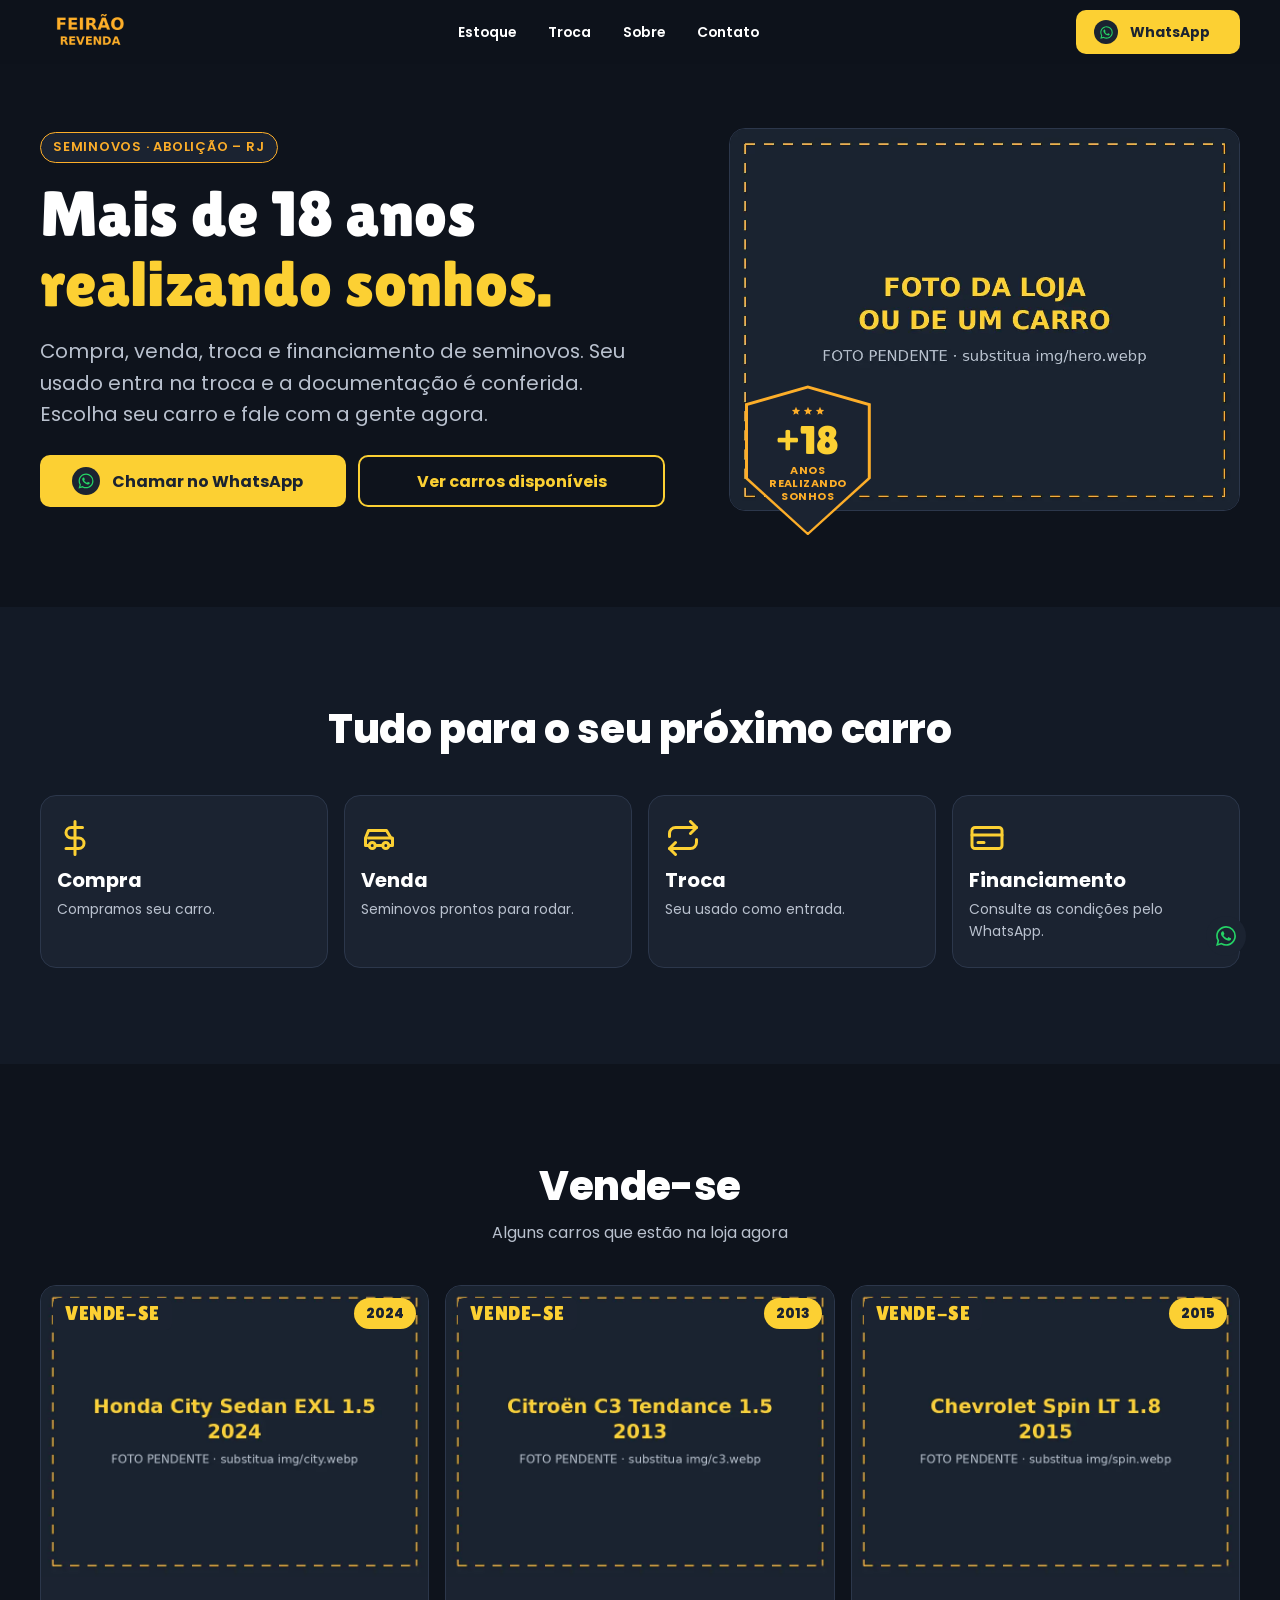
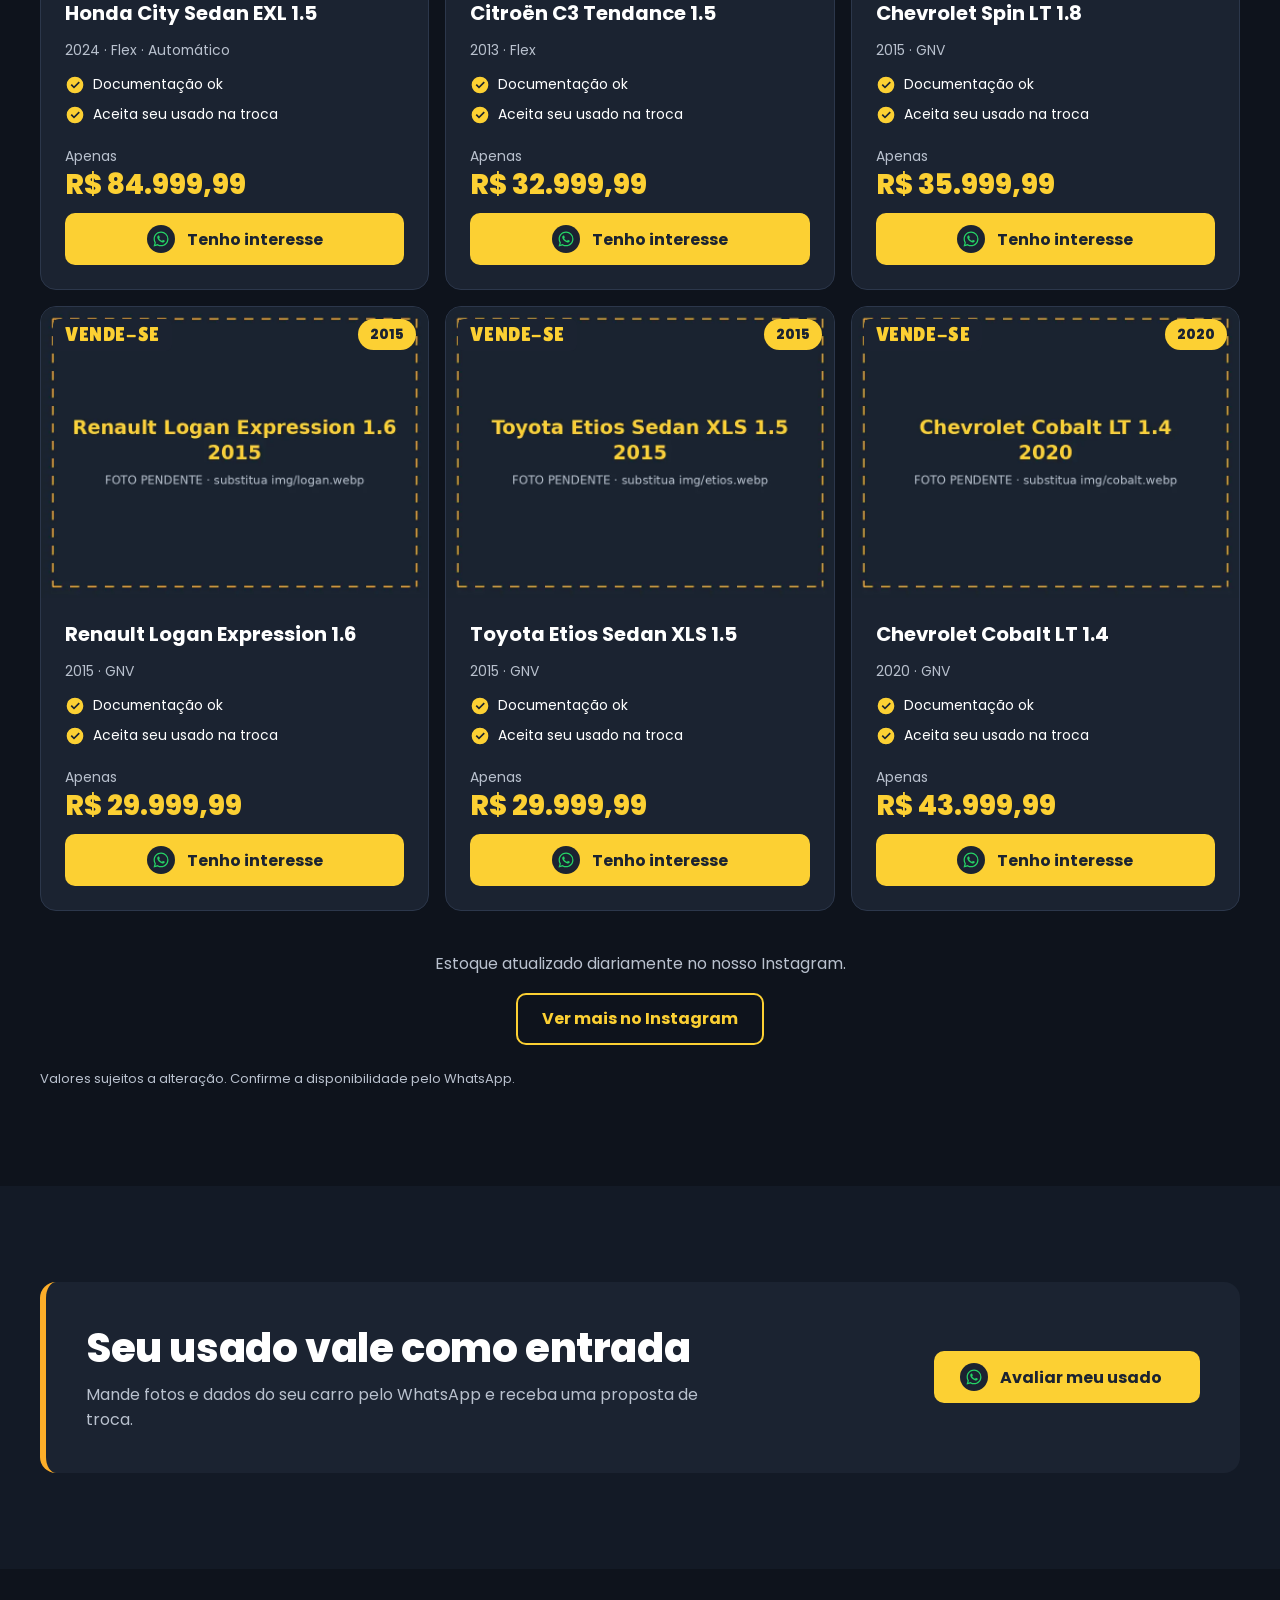
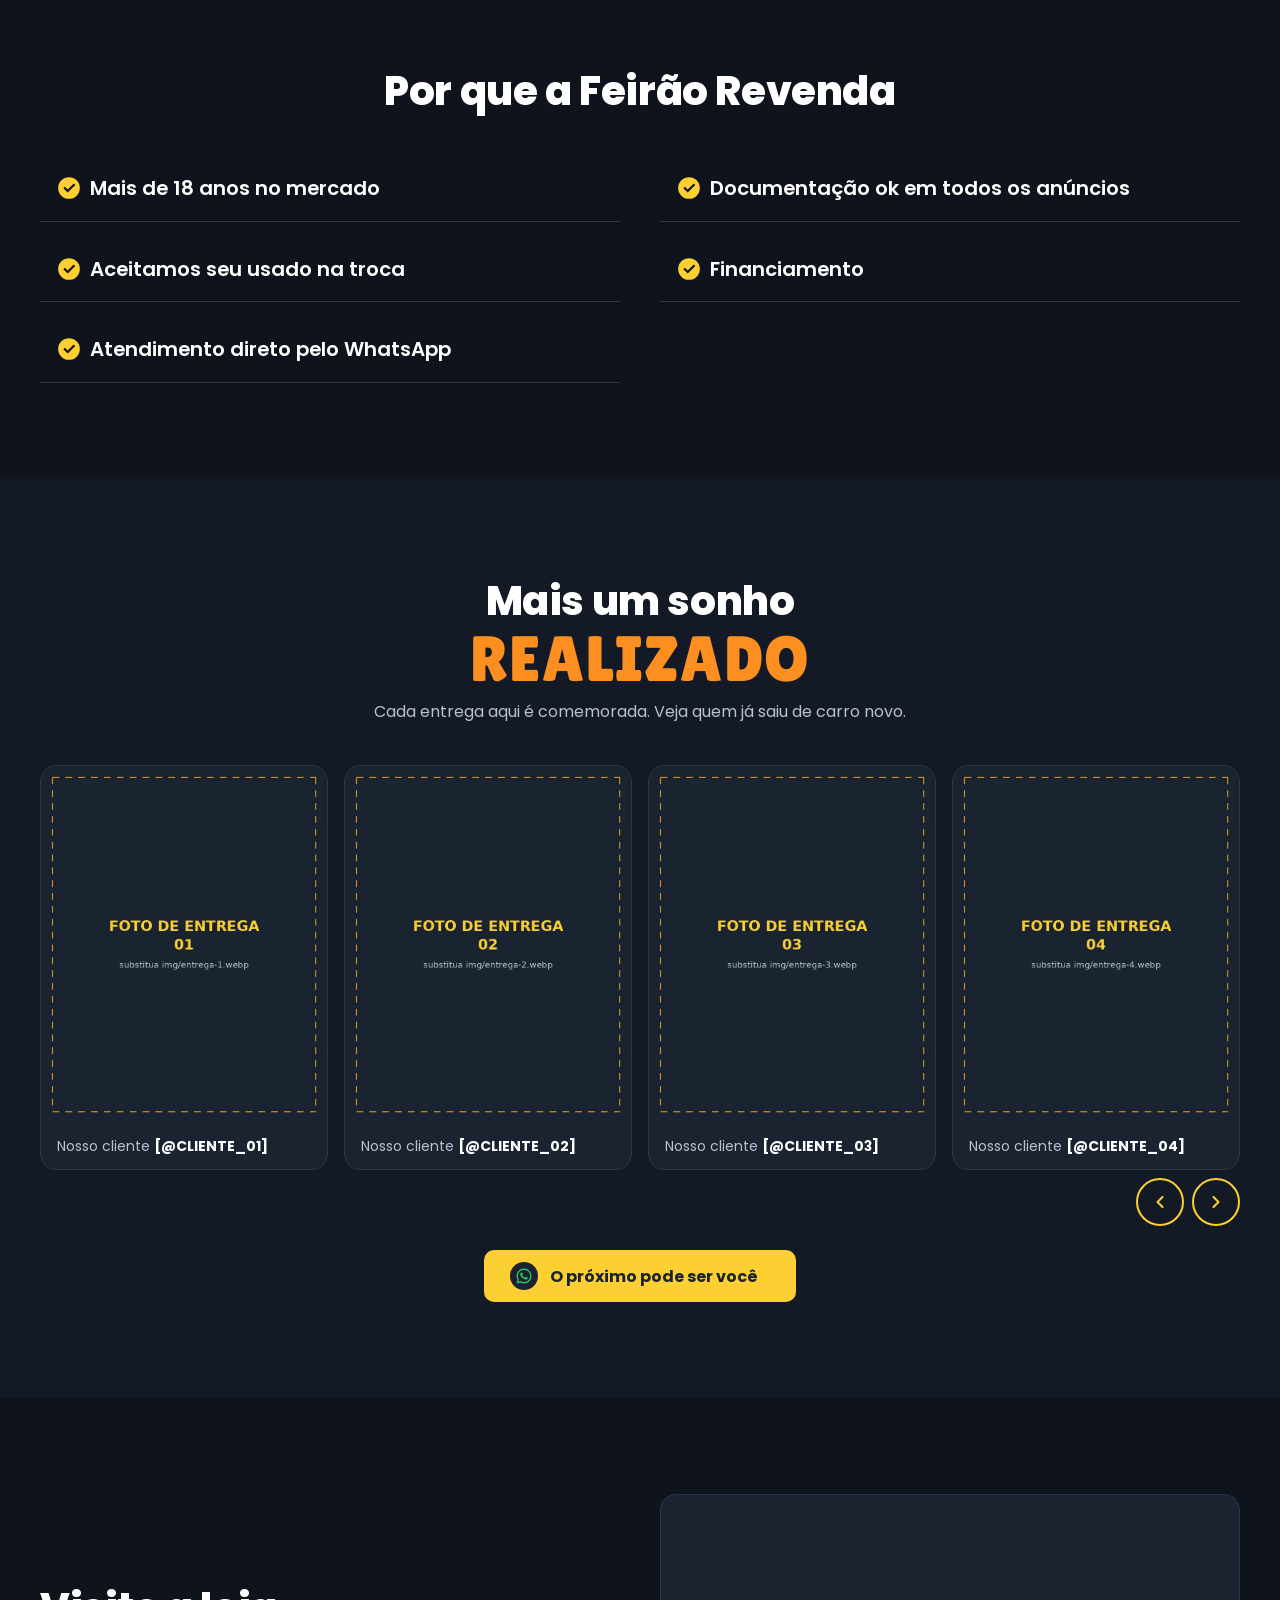
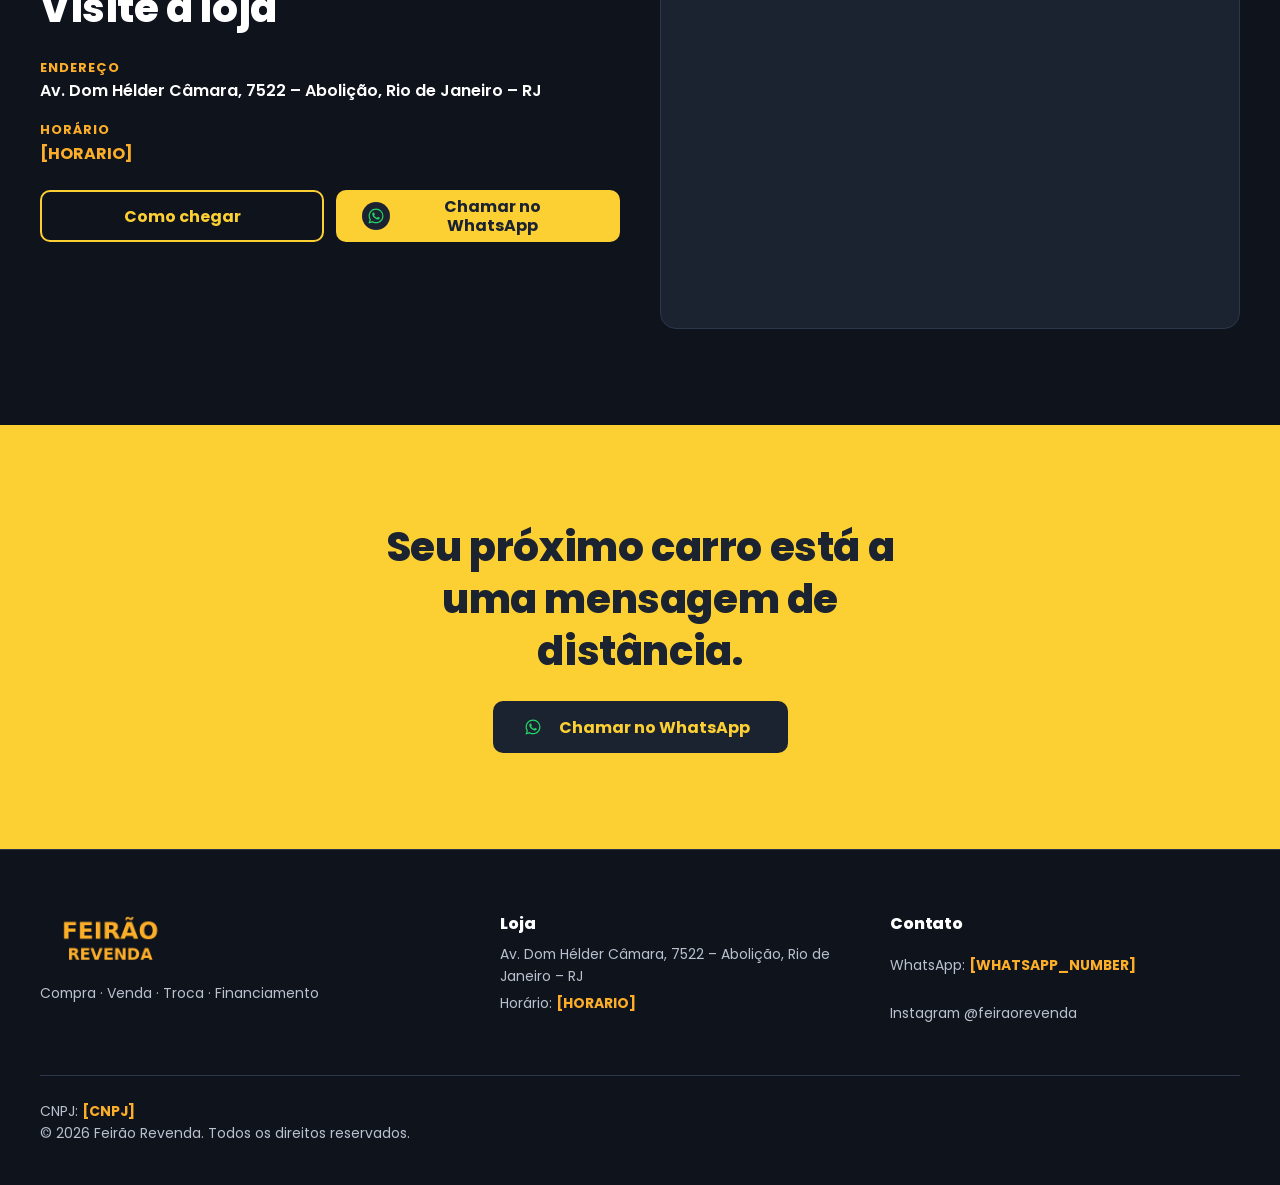
==== feirao-revenda/index.html @ f2499cbb "Add Feirão Revenda landing page Single-file static page (index.html + img/) built from the SPEC: sto" ====
<!DOCTYPE html>
<html lang="pt-BR">
<head>
  <meta charset="UTF-8">
  <meta name="viewport" content="width=device-width, initial-scale=1">
  <title>Feirão Revenda | Seminovos na Abolição – RJ | Compra, Venda e Troca</title>
  <meta name="description" content="Há mais de 18 anos realizando sonhos. Seminovos com documentação ok, aceitamos seu usado na troca e financiamos. Fale pelo WhatsApp.">
  <meta name="theme-color" content="#0E131C">
  <!-- [DOMINIO]: quando o domínio estiver definido, descomente e preencha.
  <link rel="canonical" href="https://[DOMINIO]/">
  <meta property="og:url" content="https://[DOMINIO]/">
  -->

  <meta property="og:type" content="website">
  <meta property="og:locale" content="pt_BR">
  <meta property="og:site_name" content="Feirão Revenda">
  <meta property="og:title" content="Feirão Revenda | Mais de 18 anos realizando sonhos">
  <meta property="og:description" content="Seminovos com documentação ok, aceitamos seu usado na troca e financiamos. Fale pelo WhatsApp.">
  <!-- [DOMINIO]: troque por URL absoluta (https://[DOMINIO]/img/og-image.jpg) -->
  <meta property="og:image" content="img/og-image.jpg">
  <meta property="og:image:width" content="1200">
  <meta property="og:image:height" content="630">
  <meta name="twitter:card" content="summary_large_image">

  <link rel="icon" href="img/logo.png" type="image/png">
  <link rel="preload" as="image" href="img/hero.webp" fetchpriority="high">

  <link rel="preconnect" href="https://fonts.googleapis.com">
  <link rel="preconnect" href="https://fonts.gstatic.com" crossorigin>
  <link rel="stylesheet" href="https://fonts.googleapis.com/css2?family=Lilita+One&family=Poppins:wght@400;600;700;800&display=swap">

  <script type="application/ld+json">
  {
    "@context": "https://schema.org",
    "@type": "AutoDealer",
    "name": "Feirão Revenda",
    "slogan": "Mais de 18 anos realizando sonhos",
    "description": "Compra, venda, troca e financiamento de carros seminovos.",
    "image": "img/logo.png",
    "address": {
      "@type": "PostalAddress",
      "streetAddress": "Av. Dom Hélder Câmara, 7522",
      "addressCountry": "BR"
    },
    "sameAs": ["https://www.instagram.com/feiraorevenda/"]
  }
  </script>

  <style>
    /* =========================================================
       1. TOKENS
       ========================================================= */
    :root {
      /* Cores (SPEC item 5) */
      --color-background: #0E131C;
      --color-background-alt: #131A26;
      --color-surface: #1B2331;
      --color-surface-2: #232D3F;
      --color-primary: #FCD033;          /* ação, preços, destaques */
      --color-primary-hover: #EDC330;    /* primária escurecida ~6% */
      --color-primary-contrast: #1B2331;
      --color-secondary: #FDAE29;        /* dourado: bordas, selos, estrelas */
      --color-accent: #FCD033;           /* foco */
      --color-celebration: #FC8F1F;      /* SOMENTE "REALIZADO" */
      --color-text: #FFFFFF;
      --color-muted: #B9C1CE;
      --color-border: #2C374B;
      --color-success: #25D366;          /* ícone do WhatsApp */
      --color-error: #FF6B6B;
      --color-header: rgba(14, 19, 28, 0.9);
      --color-overlay: rgba(14, 19, 28, 0.55);

      /* Tipografia */
      --font-display: "Lilita One", "Arial Black", system-ui, sans-serif;
      --font-body: "Poppins", system-ui, -apple-system, "Segoe UI", sans-serif;
      --fs-xs: 0.8125rem;                                   /* 13px */
      --fs-sm: clamp(0.8125rem, 0.79rem + 0.1vw, 0.875rem); /* 13–14 */
      --fs-base: 1rem;                                      /* 16 */
      --fs-md: clamp(1.125rem, 1.08rem + 0.2vw, 1.25rem);   /* 18–20 */
      --fs-price: clamp(1.5rem, 1.4rem + 0.5vw, 1.75rem);   /* 24–28 */
      --fs-xl: clamp(1.75rem, 1.4rem + 1.6vw, 2.5rem);      /* 28–40 */
      --fs-2xl: clamp(2.5rem, 1.9rem + 2.8vw, 4rem);        /* 40–64 */
      --lh-tight: 1.1;
      --lh-snug: 1.3;
      --lh-base: 1.6;

      /* Espaçamento */
      --space-2xs: 0.25rem;
      --space-xs: 0.5rem;
      --space-sm: 0.75rem;
      --space-md: 1rem;
      --space-lg: 1.5rem;
      --space-xl: 2.5rem;
      --space-2xl: 4rem;
      --section-padding: 4rem;            /* 64px → 96px no desktop */

      /* Forma e profundidade */
      --radius-sm: 6px;
      --radius-md: 10px;
      --radius-lg: 16px;
      --radius-pill: 999px;
      --shadow-sm: 0 2px 10px rgba(0, 0, 0, 0.25);
      --shadow-md: 0 10px 30px rgba(0, 0, 0, 0.4);
      --border-strong: 2px;

      /* Layout e movimento */
      --container: 1200px;
      --gutter: 1rem;
      --header-height: 4rem;
      --tap: 48px;
      --btn-height: 52px;
      --stickybar-height: 4.75rem;
      --transition: 150ms ease;
      --transition-bar: 200ms ease;
    }

    /* =========================================================
       2. RESET
       ========================================================= */
    *, *::before, *::after { box-sizing: border-box; }
    * { margin: 0; }
    html { -webkit-text-size-adjust: 100%; scroll-behavior: smooth; scroll-padding-top: var(--header-height); }
    img, svg, video, iframe { max-width: 100%; display: block; }
    img { height: auto; }
    button { font: inherit; color: inherit; cursor: pointer; }
    ul[role="list"] { list-style: none; padding: 0; }

    /* =========================================================
       3. BASE
       ========================================================= */
    body {
      font-family: var(--font-body);
      font-size: var(--fs-base);
      line-height: var(--lh-base);
      color: var(--color-text);
      background: var(--color-background);
      overflow-x: hidden;
      -webkit-font-smoothing: antialiased;
    }
    h1, h2, h3 { line-height: var(--lh-snug); overflow-wrap: anywhere; }
    h2 { font-size: var(--fs-xl); font-weight: 800; letter-spacing: -0.01em; }
    p { max-width: 62ch; }
    a { color: var(--color-primary); }
    :focus-visible { outline: 3px solid var(--color-accent); outline-offset: 3px; border-radius: var(--radius-sm); }

    /* =========================================================
       4. LAYOUT
       ========================================================= */
    .container { width: min(100% - 2 * var(--gutter), var(--container)); margin-inline: auto; }
    .section { padding-block: var(--section-padding); }
    .section--alt { background: var(--color-background-alt); }
    .section__head { margin-bottom: var(--space-xl); }
    .section__head p { color: var(--color-muted); margin-top: var(--space-xs); }

    /* =========================================================
       5. COMPONENTES
       ========================================================= */
    /* Botões */
    .btn {
      position: relative; display: inline-flex; align-items: center; justify-content: center; gap: var(--space-sm);
      min-height: var(--btn-height); padding: 0 var(--space-lg);
      border-radius: var(--radius-md); border: var(--border-strong) solid transparent;
      font-weight: 700; font-size: var(--fs-base); text-decoration: none; line-height: 1.2; text-align: center;
      transition: background-color var(--transition), transform var(--transition), border-color var(--transition), color var(--transition);
    }
    .btn:hover { transform: translateY(-1px); }
    .btn:active { transform: scale(.98); }
    .btn--primary { background: var(--color-primary); color: var(--color-primary-contrast); }
    .btn--primary:hover { background: var(--color-primary-hover); }
    .btn--secondary { background: transparent; color: var(--color-primary); border-color: var(--color-primary); }
    .btn--secondary:hover { background: var(--color-surface-2); }
    .btn--dark { background: var(--color-primary-contrast); color: var(--color-primary); }
    .btn--dark:hover { background: var(--color-surface-2); }
    .btn--block { width: 100%; }
    .btn[aria-disabled="true"] { opacity: .5; pointer-events: none; }
    /* Ícone do WhatsApp: glifo verde num disco marinho (legível sobre o amarelo) */
    .wa-icon {
      flex: none; width: 28px; height: 28px; border-radius: var(--radius-pill);
      display: grid; place-items: center; background: var(--color-primary-contrast);
    }
    .wa-icon svg { width: 18px; height: 18px; fill: var(--color-success); }

    /* Badge */
    .badge {
      display: inline-flex; align-items: center; gap: var(--space-xs);
      padding: var(--space-2xs) var(--space-sm);
      border: 1px solid var(--color-secondary); border-radius: var(--radius-pill);
      background: var(--color-surface); color: var(--color-secondary);
      font-size: var(--fs-xs); font-weight: 600; letter-spacing: .06em; text-transform: uppercase;
    }

    /* Check (lista) */
    .checks { display: grid; gap: var(--space-xs); }
    .checks li { display: flex; align-items: flex-start; gap: var(--space-xs); }
    .checks svg { flex: none; width: 20px; height: 20px; margin-top: 2px; fill: var(--color-primary); }

    /* Header */
    .site-header {
      position: fixed; inset: 0 0 auto 0; z-index: 50; height: var(--header-height);
      background: var(--color-header);
      -webkit-backdrop-filter: blur(10px); backdrop-filter: blur(10px);
      transition: box-shadow var(--transition);
    }
    .site-header.is-scrolled { box-shadow: var(--shadow-md); }
    .site-header .container { height: 100%; display: flex; align-items: center; justify-content: space-between; gap: var(--space-md); }
    .brand { display: inline-flex; align-items: center; min-height: var(--tap); text-decoration: none; }
    .brand img { height: 40px; width: auto; }
    .nav { display: none; }
    .nav a {
      display: inline-flex; align-items: center; min-height: var(--tap); padding-inline: var(--space-sm);
      color: var(--color-text); text-decoration: none; font-weight: 600; font-size: var(--fs-sm);
      transition: color var(--transition);
    }
    .nav a:hover { color: var(--color-primary); }
    .header-cta { min-height: 44px; padding-inline: var(--space-md) var(--space-md); font-size: var(--fs-sm); }
    .header-cta .wa-icon { width: 24px; height: 24px; }
    .header-cta .wa-icon svg { width: 15px; height: 15px; }

    /* Mídia com proporção fixa */
    .media { position: relative; overflow: hidden; background: var(--color-surface-2); }
    .media img { width: 100%; height: 100%; object-fit: cover; }
    .media--4x3 { aspect-ratio: 4 / 3; }
    .media--4x5 { aspect-ratio: 4 / 5; }
    /* Fallback quando a foto não existir */
    .media__fallback {
      display: none; position: absolute; inset: 0; place-items: center; padding: var(--space-md);
      text-align: center; color: var(--color-muted); font-weight: 600; font-size: var(--fs-sm);
    }
    .media.is-missing img { display: none; }
    .media.is-missing .media__fallback { display: grid; }

    /* Card de carro */
    .car-card {
      display: flex; flex-direction: column; height: 100%;
      background: var(--color-surface); border: 1px solid var(--color-border); border-radius: var(--radius-lg);
      overflow: hidden; transition: transform var(--transition), border-color var(--transition);
    }
    .car-card:hover { transform: translateY(-2px); border-color: var(--color-primary); }
    .car-card__tag {
      position: absolute; top: var(--space-sm); left: var(--space-sm); z-index: 1;
      padding: var(--space-2xs) var(--space-sm); border-radius: var(--radius-sm);
      background: var(--color-primary-contrast); color: var(--color-primary);
      font-family: var(--font-display); font-size: var(--fs-md); letter-spacing: .03em; line-height: 1.2;
    }
    .car-card__year {
      position: absolute; top: var(--space-sm); right: var(--space-sm); z-index: 1;
      padding: var(--space-2xs) var(--space-sm); border-radius: var(--radius-pill);
      background: var(--color-primary); color: var(--color-primary-contrast); font-weight: 800; font-size: var(--fs-sm);
    }
    .car-card__body { display: flex; flex-direction: column; gap: var(--space-sm); flex: 1; padding: var(--space-lg); }
    .car-card__title { font-size: var(--fs-md); font-weight: 700; }
    .car-card__specs { color: var(--color-muted); font-size: var(--fs-sm); }
    .car-card .checks { font-size: var(--fs-sm); }
    .car-card__price { margin-top: auto; padding-top: var(--space-xs); }
    .car-card__price small { display: block; color: var(--color-muted); font-size: var(--fs-sm); }
    .car-card__price strong { color: var(--color-primary); font-size: var(--fs-price); font-weight: 800; line-height: 1.2; }

    /* Carrossel */
    .carousel { position: relative; }
    .carousel__track {
      position: relative;
      display: grid; grid-auto-flow: column; gap: var(--space-md);
      overflow-x: auto; overscroll-behavior-x: contain; scroll-snap-type: x mandatory;
      padding-bottom: var(--space-md); scrollbar-width: thin; scrollbar-color: var(--color-surface-2) transparent;
    }
    .carousel__track > * { scroll-snap-align: start; }
    .carousel__nav { display: flex; justify-content: flex-end; gap: var(--space-xs); margin-top: var(--space-xs); }
    .carousel__btn {
      width: var(--tap); height: var(--tap); display: grid; place-items: center;
      border-radius: var(--radius-pill); border: var(--border-strong) solid var(--color-primary);
      background: transparent; color: var(--color-primary);
      transition: background-color var(--transition), color var(--transition);
    }
    .carousel__btn:hover { background: var(--color-primary); color: var(--color-primary-contrast); }
    .carousel__btn svg { width: 20px; height: 20px; fill: none; stroke: currentColor; stroke-width: 2.5; stroke-linecap: round; stroke-linejoin: round; }

    /* Footer */
    .site-footer { background: var(--color-background); border-top: 1px solid var(--color-border); padding-block: var(--space-2xl) var(--space-xl); color: var(--color-muted); font-size: var(--fs-sm); }
    .footer__grid { display: grid; gap: var(--space-xl); }
    .footer__grid h2 { font-size: var(--fs-base); color: var(--color-text); margin-bottom: var(--space-xs); }
    .footer__grid ul { display: grid; gap: var(--space-2xs); }
    .footer__grid a { color: var(--color-muted); text-decoration: none; display: inline-flex; align-items: center; min-height: 44px; }
    .footer__grid a:hover { color: var(--color-primary); }
    .footer__brand img { height: 56px; width: auto; margin-bottom: var(--space-sm); }
    .footer__bottom { margin-top: var(--space-xl); padding-top: var(--space-lg); border-top: 1px solid var(--color-border); }

    /* =========================================================
       6. SEÇÕES
       ========================================================= */
    .skip-link {
      position: absolute; left: var(--space-md); top: -100px; z-index: 100;
      padding: var(--space-sm) var(--space-md); background: var(--color-primary); color: var(--color-primary-contrast);
      border-radius: var(--radius-md); font-weight: 700;
    }
    .skip-link:focus { top: var(--space-md); }

    /* Hero */
    .hero { padding-top: calc(var(--header-height) + var(--space-xl)); padding-bottom: var(--section-padding); }
    .hero__grid { display: grid; gap: var(--space-xl); align-items: center; }
    .hero__content { animation: fade-in 300ms ease-out both; }
    .hero h1 {
      font-family: var(--font-display); font-weight: 400; font-size: var(--fs-2xl); line-height: var(--lh-tight);
      margin-block: var(--space-md); letter-spacing: .005em;
    }
    .hero h1 .hl { color: var(--color-primary); }
    .hero__sub { color: var(--color-muted); font-size: var(--fs-md); line-height: var(--lh-base); }
    .hero__ctas { display: flex; flex-wrap: wrap; gap: var(--space-sm); margin-top: var(--space-lg); }
    .hero__ctas .btn { flex: 1 1 15rem; }
    .hero__visual { position: relative; }
    .hero__visual .media { border-radius: var(--radius-lg); border: 1px solid var(--color-border); }
    /* Selo inspirado no escudo do logo */
    .seal {
      width: 7.5rem; aspect-ratio: 5 / 6; display: grid; place-content: center; text-align: center; gap: var(--space-2xs);
      padding: var(--space-sm) var(--space-sm) var(--space-lg);
      background: var(--color-primary-contrast); color: var(--color-secondary);
      clip-path: polygon(50% 0, 100% 12%, 100% 62%, 50% 100%, 0 62%, 0 12%);
    }
    .seal-wrap { position: absolute; left: var(--space-md); bottom: calc(-1 * var(--space-lg)); z-index: 1; padding: 3px; background: var(--color-secondary); clip-path: polygon(50% 0, 100% 12%, 100% 62%, 50% 100%, 0 62%, 0 12%); }
    .seal__stars { display: flex; justify-content: center; gap: 2px; }
    .seal__stars svg { width: 10px; height: 10px; fill: var(--color-secondary); }
    .seal__num { font-family: var(--font-display); font-size: var(--fs-xl); line-height: 1; color: var(--color-primary); }
    .seal__txt { font-size: 0.6875rem; font-weight: 700; line-height: 1.2; text-transform: uppercase; letter-spacing: .04em; }

    /* Serviços */
    .services { display: grid; grid-template-columns: repeat(2, minmax(0, 1fr)); gap: var(--space-md); }
    .service { padding: var(--space-lg) var(--space-md); background: var(--color-surface); border-radius: var(--radius-lg); border: 1px solid var(--color-border); }
    .service svg { width: 36px; height: 36px; fill: none; stroke: var(--color-primary); stroke-width: 2; stroke-linecap: round; stroke-linejoin: round; margin-bottom: var(--space-sm); }
    .service h3 { font-size: var(--fs-base); font-weight: 700; overflow-wrap: normal; }
    .service p { color: var(--color-muted); font-size: var(--fs-sm); margin-top: var(--space-2xs); }

    /* Estoque */
    #lista-carros { grid-auto-columns: 87%; } /* ~1,15 card visível no mobile */
    .stock__more { display: flex; flex-direction: column; align-items: flex-start; gap: var(--space-md); margin-top: var(--space-xl); }
    .stock__more p { color: var(--color-muted); }
    .stock__note { margin-top: var(--space-lg); font-size: var(--fs-xs); color: var(--color-muted); }

    /* Troca */
    .trade {
      display: grid; gap: var(--space-lg); padding: var(--space-xl) var(--space-lg);
      background: var(--color-surface); border-radius: var(--radius-lg); border-left: 6px solid var(--color-secondary);
    }
    .trade p { color: var(--color-muted); margin-top: var(--space-xs); }

    /* Diferenciais */
    .why__list { display: grid; gap: var(--space-md); font-size: var(--fs-md); font-weight: 600; }
    .why__list li { padding: var(--space-md); border-bottom: 1px solid var(--color-border); }
    .why__list svg { width: 26px; height: 26px; }

    /* Sonhos realizados */
    .dreams h2 .realizado { display: block; font-family: var(--font-display); font-weight: 400; color: var(--color-celebration); font-size: var(--fs-2xl); line-height: 1; letter-spacing: .02em; }
    #lista-entregas { grid-auto-columns: 72%; }
    .delivery { margin: 0; border-radius: var(--radius-lg); overflow: hidden; background: var(--color-surface); border: 1px solid var(--color-border); }
    .delivery figcaption { padding: var(--space-sm) var(--space-md); font-size: var(--fs-sm); color: var(--color-muted); }
    .delivery figcaption strong { color: var(--color-text); }
    .dreams__cta { margin-top: var(--space-lg); }

    /* Contato */
    .visit { display: grid; gap: var(--space-xl); }
    .visit__info dl { display: grid; gap: var(--space-md); margin-block: var(--space-lg); }
    .visit__info dt { font-size: var(--fs-xs); font-weight: 700; text-transform: uppercase; letter-spacing: .08em; color: var(--color-secondary); }
    .visit__info dd { margin: 0; font-weight: 600; }
    .visit__ctas { display: flex; flex-wrap: wrap; gap: var(--space-sm); }
    .visit__ctas .btn { flex: 1 1 14rem; }
    .map { aspect-ratio: 4 / 3; border-radius: var(--radius-lg); overflow: hidden; background: var(--color-surface); border: 1px solid var(--color-border); display: grid; place-items: center; color: var(--color-muted); font-size: var(--fs-sm); text-align: center; padding: 0; }
    .map iframe { width: 100%; height: 100%; border: 0; }

    /* CTA final */
    .final { background: var(--color-primary); color: var(--color-primary-contrast); text-align: center; }
    .final h2 { max-width: 22ch; margin-inline: auto; }
    .final .btn { margin-top: var(--space-lg); }

    /* Fixos */
    .sticky-bar {
      position: fixed; inset: auto 0 0 0; z-index: 40; padding: var(--space-sm) var(--gutter) calc(var(--space-sm) + env(safe-area-inset-bottom));
      background: var(--color-header); -webkit-backdrop-filter: blur(10px); backdrop-filter: blur(10px);
      border-top: 1px solid var(--color-border);
      transform: translateY(110%); transition: transform var(--transition-bar), visibility var(--transition-bar); visibility: hidden;
    }
    .wa-float {
      position: fixed; right: var(--space-lg); bottom: var(--space-lg); z-index: 40;
      width: 60px; height: 60px; border-radius: var(--radius-pill); display: none; place-items: center;
      background: var(--color-primary); box-shadow: var(--shadow-md);
      transform: translateY(150%); visibility: hidden; transition: transform var(--transition-bar), visibility var(--transition-bar);
    }
    .wa-float .wa-icon { width: 40px; height: 40px; }
    .wa-float .wa-icon svg { width: 24px; height: 24px; }
    body.show-fixed .sticky-bar, body.show-fixed .wa-float { transform: none; visibility: visible; }
    body { padding-bottom: var(--stickybar-height); } /* espaço para a barra fixa no mobile */

    /* =========================================================
       7. UTILITÁRIOS
       ========================================================= */
    .visually-hidden { position: absolute !important; width: 1px; height: 1px; padding: 0; margin: -1px; overflow: hidden; clip: rect(0 0 0 0); white-space: nowrap; border: 0; }
    .placeholder { color: var(--color-secondary); font-weight: 700; }
    @keyframes fade-in { from { opacity: 0; transform: translateY(8px); } to { opacity: 1; transform: none; } }

    /* =========================================================
       8. MEDIA QUERIES (mobile first)
       ========================================================= */
    @media (min-width: 768px) {
      :root { --gutter: 1.5rem; }
      .services { grid-template-columns: repeat(4, minmax(0, 1fr)); }
      .service h3 { font-size: var(--fs-md); }
      #lista-carros { grid-auto-flow: row; grid-template-columns: repeat(2, minmax(0, 1fr)); overflow: visible; padding-bottom: 0; }
      .stock .carousel__nav { display: none; }
      #lista-entregas { grid-auto-columns: calc((100% - 2 * var(--space-md)) / 3); }
      .trade { grid-template-columns: 1fr auto; align-items: center; padding: var(--space-xl); }
      .why__list { grid-template-columns: repeat(2, minmax(0, 1fr)); column-gap: var(--space-xl); }
      .footer__grid { grid-template-columns: 1.2fr 1fr 1fr; }
    }
    @media (min-width: 1024px) {
      :root { --section-padding: 6rem; }
      .nav { display: flex; gap: var(--space-xs); }
      .section__head { text-align: center; }
      .section__head p { margin-inline: auto; }
      .hero__grid { grid-template-columns: 55fr 45fr; gap: var(--space-2xl); }
      .hero { padding-top: calc(var(--header-height) + var(--space-2xl)); }
      #lista-carros { grid-template-columns: repeat(3, minmax(0, 1fr)); }
      .stock__more { align-items: center; text-align: center; }
      #lista-entregas { grid-auto-columns: calc((100% - 3 * var(--space-md)) / 4); }
      .dreams__cta { text-align: center; }
      .visit { grid-template-columns: 1fr 1fr; align-items: center; }
      .sticky-bar { display: none; }
      .wa-float { display: grid; }
      body { padding-bottom: 0; }
    }

    /* =========================================================
       9. MOVIMENTO REDUZIDO
       ========================================================= */
    @media (prefers-reduced-motion: reduce) {
      *, *::before, *::after {
        animation-duration: 0.01ms !important;
        animation-iteration-count: 1 !important;
        transition-duration: 0.01ms !important;
        scroll-behavior: auto !important;
      }
      html { scroll-behavior: auto; }
    }
  </style>
</head>
<body>
  <a class="skip-link" href="#conteudo">Pular para o conteúdo</a>

  <!-- Sprite de ícones (SVG inline, traço sólido) -->
  <svg width="0" height="0" class="visually-hidden" aria-hidden="true" focusable="false">
    <symbol id="i-wa" viewBox="0 0 24 24"><path d="M12.04 2C6.58 2 2.13 6.45 2.13 11.91c0 1.75.46 3.45 1.32 4.95L2.05 22l5.25-1.38a9.9 9.9 0 0 0 4.74 1.21h.01c5.46 0 9.91-4.45 9.91-9.91A9.85 9.85 0 0 0 12.04 2Zm0 18.15h-.01a8.2 8.2 0 0 1-4.19-1.15l-.3-.18-3.12.82.83-3.04-.2-.31a8.2 8.2 0 0 1-1.26-4.38c0-4.54 3.7-8.24 8.25-8.24a8.24 8.24 0 0 1 8.24 8.25c0 4.54-3.7 8.23-8.24 8.23Zm4.52-6.16c-.25-.12-1.47-.72-1.69-.81-.23-.08-.39-.12-.56.12-.16.25-.64.81-.78.97-.14.17-.29.19-.54.06a6.7 6.7 0 0 1-1.99-1.23 7.46 7.46 0 0 1-1.38-1.72c-.14-.25-.01-.38.11-.5.11-.11.25-.29.37-.43.13-.15.17-.25.25-.42.08-.16.04-.31-.02-.43-.06-.12-.56-1.34-.76-1.84-.2-.48-.41-.42-.56-.43h-.48a.92.92 0 0 0-.67.31c-.23.25-.87.85-.87 2.07 0 1.22.89 2.4 1.01 2.56.12.17 1.75 2.67 4.24 3.74.59.26 1.05.41 1.41.52.59.19 1.13.16 1.56.1.48-.07 1.47-.6 1.67-1.18.21-.58.21-1.07.15-1.18-.06-.1-.23-.16-.48-.29Z"/></symbol>
    <symbol id="i-check" viewBox="0 0 24 24"><path d="M12 2a10 10 0 1 0 0 20 10 10 0 0 0 0-20Zm-1.2 14.2-4-4 1.4-1.4 2.6 2.6 5.6-5.6 1.4 1.4-7 7Z"/></symbol>
    <symbol id="i-star" viewBox="0 0 24 24"><path d="m12 2 2.9 6.9 7.1.6-5.4 4.7 1.6 7L12 17.5 5.8 21.2l1.6-7L2 9.5l7.1-.6L12 2Z"/></symbol>
    <symbol id="i-prev" viewBox="0 0 24 24"><path d="M15 18l-6-6 6-6"/></symbol>
    <symbol id="i-next" viewBox="0 0 24 24"><path d="M9 18l6-6-6-6"/></symbol>
  </svg>

  <!-- ===================== HEADER ===================== -->
  <header class="site-header" id="topo">
    <div class="container">
      <a class="brand" href="#conteudo" aria-label="Feirão Revenda, início">
        <img src="img/logo.png" alt="Feirão Revenda" width="100" height="40">
      </a>
      <nav class="nav" aria-label="Seções da página">
        <a href="#estoque">Estoque</a>
        <a href="#troca">Troca</a>
        <a href="#sobre">Sobre</a>
        <a href="#contato">Contato</a>
      </nav>
      <a class="btn btn--primary header-cta" data-wa="header" href="https://www.instagram.com/feiraorevenda/" target="_blank" rel="noopener noreferrer">
        <span class="wa-icon"><svg aria-hidden="true"><use href="#i-wa"/></svg></span>
        WhatsApp<span class="visually-hidden"> (abre o WhatsApp)</span>
      </a>
    </div>
  </header>

  <main id="conteudo">

    <!-- ===================== HERO ===================== -->
    <section class="hero" id="hero" aria-labelledby="hero-title">
      <div class="container hero__grid">
        <div class="hero__content">
          <span class="badge">Seminovos · Abolição – RJ</span>
          <h1 id="hero-title">Mais de 18 anos <span class="hl">realizando sonhos.</span></h1>
          <p class="hero__sub">Compra, venda, troca e financiamento de seminovos. Seu usado entra na troca e a documentação é conferida. Escolha seu carro e fale com a gente agora.</p>
          <div class="hero__ctas">
            <a class="btn btn--primary" data-wa="hero" href="https://www.instagram.com/feiraorevenda/" target="_blank" rel="noopener noreferrer">
              <span class="wa-icon"><svg aria-hidden="true"><use href="#i-wa"/></svg></span>
              Chamar no WhatsApp<span class="visually-hidden"> (abre o WhatsApp)</span>
            </a>
            <a class="btn btn--secondary" href="#estoque">Ver carros disponíveis</a>
          </div>
        </div>
        <div class="hero__visual">
          <div class="media media--4x3">
            <!-- [FOTO NECESSÁRIA] foto real do galpão ou de um carro do estoque: img/hero.webp (960×720) -->
            <img src="img/hero.webp" alt="Pátio da Feirão Revenda com carros seminovos" width="960" height="720" fetchpriority="high" decoding="async">
            <span class="media__fallback">[IMAGEM_HERO] img/hero.webp</span>
          </div>
          <div class="seal-wrap">
            <div class="seal">
              <span class="seal__stars" aria-hidden="true">
                <svg><use href="#i-star"/></svg><svg><use href="#i-star"/></svg><svg><use href="#i-star"/></svg>
              </span>
              <span class="seal__num">+18</span>
              <span class="seal__txt">anos realizando sonhos</span>
            </div>
          </div>
        </div>
      </div>
    </section>

    <!-- ===================== SERVIÇOS ===================== -->
    <section class="section section--alt" aria-labelledby="servicos-title">
      <div class="container">
        <div class="section__head">
          <h2 id="servicos-title">Tudo para o seu próximo carro</h2>
        </div>
        <ul class="services" role="list">
          <li class="service">
            <svg viewBox="0 0 24 24" aria-hidden="true"><path d="M12 1v22M17 5H9.5a3.5 3.5 0 0 0 0 7h5a3.5 3.5 0 0 1 0 7H6"/></svg>
            <h3>Compra</h3>
            <p>Compramos seu carro.</p>
          </li>
          <li class="service">
            <svg viewBox="0 0 24 24" aria-hidden="true"><path d="M5 17H3v-5l2-5h12l3 5h1v5h-2"/><circle cx="7.5" cy="17" r="2"/><circle cx="16.5" cy="17" r="2"/><path d="M9.5 17h5M5 12h15"/></svg>
            <h3>Venda</h3>
            <p>Seminovos prontos para rodar.</p>
          </li>
          <li class="service">
            <svg viewBox="0 0 24 24" aria-hidden="true"><path d="M17 1l4 4-4 4"/><path d="M3 11V9a4 4 0 0 1 4-4h14"/><path d="M7 23l-4-4 4-4"/><path d="M21 13v2a4 4 0 0 1-4 4H3"/></svg>
            <h3>Troca</h3>
            <p>Seu usado como entrada.</p>
          </li>
          <li class="service">
            <svg viewBox="0 0 24 24" aria-hidden="true"><rect x="2" y="5" width="20" height="14" rx="2"/><path d="M2 10h20M6 15h4"/></svg>
            <h3>Financiamento</h3>
            <!-- [INFORMAÇÃO NECESSÁRIA] condições de financiamento (bancos parceiros, entrada mínima) -->
            <p>Consulte as condições pelo WhatsApp.</p>
          </li>
        </ul>
      </div>
    </section>

    <!-- ===================== ESTOQUE ===================== -->
    <section class="section stock" id="estoque" aria-labelledby="estoque-title">
      <div class="container">
        <div class="section__head">
          <h2 id="estoque-title">Vende-se</h2>
          <p>Alguns carros que estão na loja agora</p>
        </div>
        <div class="carousel">
          <!-- Cards gerados pelo array "carros" no script ao final da página -->
          <ul class="carousel__track" id="lista-carros" role="list" tabindex="0" aria-label="Carros à venda (role para o lado)"></ul>
          <noscript><p>Veja nosso estoque no <a href="https://www.instagram.com/feiraorevenda/" target="_blank" rel="noopener noreferrer">Instagram @feiraorevenda</a>.</p></noscript>
          <div class="carousel__nav">
            <button class="carousel__btn" type="button" data-carousel="lista-carros" data-dir="-1" aria-label="Carro anterior"><svg aria-hidden="true"><use href="#i-prev"/></svg></button>
            <button class="carousel__btn" type="button" data-carousel="lista-carros" data-dir="1" aria-label="Próximo carro"><svg aria-hidden="true"><use href="#i-next"/></svg></button>
          </div>
        </div>
        <div class="stock__more">
          <p>Estoque atualizado diariamente no nosso Instagram.</p>
          <a class="btn btn--secondary" id="link-instagram" href="https://www.instagram.com/feiraorevenda/" target="_blank" rel="noopener noreferrer">Ver mais no Instagram<span class="visually-hidden"> (abre em nova aba)</span></a>
        </div>
        <p class="stock__note">Valores sujeitos a alteração. Confirme a disponibilidade pelo WhatsApp.</p>
      </div>
    </section>

    <!-- ===================== TROCA ===================== -->
    <section class="section section--alt" id="troca" aria-labelledby="troca-title">
      <div class="container">
        <div class="trade">
          <div>
            <h2 id="troca-title">Seu usado vale como entrada</h2>
            <p>Mande fotos e dados do seu carro pelo WhatsApp e receba uma proposta de troca.</p>
          </div>
          <a class="btn btn--primary" data-wa="troca" href="https://www.instagram.com/feiraorevenda/" target="_blank" rel="noopener noreferrer">
            <span class="wa-icon"><svg aria-hidden="true"><use href="#i-wa"/></svg></span>
            Avaliar meu usado<span class="visually-hidden"> (abre o WhatsApp)</span>
          </a>
        </div>
      </div>
    </section>

    <!-- ===================== DIFERENCIAIS ===================== -->
    <section class="section" id="sobre" aria-labelledby="sobre-title">
      <div class="container">
        <div class="section__head">
          <h2 id="sobre-title">Por que a Feirão Revenda</h2>
        </div>
        <ul class="checks why__list" role="list">
          <li><svg aria-hidden="true"><use href="#i-check"/></svg>Mais de 18 anos no mercado</li>
          <li><svg aria-hidden="true"><use href="#i-check"/></svg>Documentação ok em todos os anúncios</li>
          <li><svg aria-hidden="true"><use href="#i-check"/></svg>Aceitamos seu usado na troca</li>
          <li><svg aria-hidden="true"><use href="#i-check"/></svg>Financiamento</li>
          <li><svg aria-hidden="true"><use href="#i-check"/></svg>Atendimento direto pelo WhatsApp</li>
        </ul>
      </div>
    </section>

    <!-- ===================== SONHOS REALIZADOS ===================== -->
    <section class="section section--alt dreams" aria-labelledby="sonhos-title">
      <div class="container">
        <div class="section__head">
          <h2 id="sonhos-title">Mais um sonho <span class="realizado">REALIZADO</span></h2>
          <p>Cada entrega aqui é comemorada. Veja quem já saiu de carro novo.</p>
        </div>
        <div class="carousel">
          <!-- Cards gerados pelo array "entregas" no script. [INFORMAÇÃO NECESSÁRIA] fotos + autorização dos clientes -->
          <ul class="carousel__track" id="lista-entregas" role="list" tabindex="0" aria-label="Fotos de entregas a clientes (role para o lado)"></ul>
          <div class="carousel__nav">
            <button class="carousel__btn" type="button" data-carousel="lista-entregas" data-dir="-1" aria-label="Foto anterior"><svg aria-hidden="true"><use href="#i-prev"/></svg></button>
            <button class="carousel__btn" type="button" data-carousel="lista-entregas" data-dir="1" aria-label="Próxima foto"><svg aria-hidden="true"><use href="#i-next"/></svg></button>
          </div>
        </div>
        <div class="dreams__cta">
          <a class="btn btn--primary" data-wa="galeria" href="https://www.instagram.com/feiraorevenda/" target="_blank" rel="noopener noreferrer">
            <span class="wa-icon"><svg aria-hidden="true"><use href="#i-wa"/></svg></span>
            O próximo pode ser você<span class="visually-hidden"> (abre o WhatsApp)</span>
          </a>
        </div>
      </div>
    </section>

    <!-- ===================== VISITE A LOJA ===================== -->
    <section class="section" id="contato" aria-labelledby="contato-title">
      <div class="container visit">
        <div class="visit__info">
          <h2 id="contato-title">Visite a loja</h2>
          <dl>
            <div>
              <dt>Endereço</dt>
              <dd data-endereco>Av. Dom Hélder Câmara, 7522 – Abolição, Rio de Janeiro – RJ</dd>
            </div>
            <div>
              <dt>Horário</dt>
              <dd data-horario><span class="placeholder">[HORARIO]</span></dd>
            </div>
          </dl>
          <div class="visit__ctas">
            <a class="btn btn--secondary" id="link-mapa" href="https://www.google.com/maps/search/?api=1&amp;query=Av.%20Dom%20H%C3%A9lder%20C%C3%A2mara%2C%207522%20Aboli%C3%A7%C3%A3o%20Rio%20de%20Janeiro" target="_blank" rel="noopener noreferrer">Como chegar<span class="visually-hidden"> (abre o Google Maps)</span></a>
            <a class="btn btn--primary" data-wa="contato" href="https://www.instagram.com/feiraorevenda/" target="_blank" rel="noopener noreferrer">
              <span class="wa-icon"><svg aria-hidden="true"><use href="#i-wa"/></svg></span>
              Chamar no WhatsApp<span class="visually-hidden"> (abre o WhatsApp)</span>
            </a>
          </div>
        </div>
        <!-- Mapa: o iframe só é criado quando a seção aparece na tela -->
        <div class="map" id="mapa" aria-label="Mapa da localização da loja">Carregando mapa…</div>
      </div>
    </section>

    <!-- ===================== CTA FINAL ===================== -->
    <section class="section final" aria-labelledby="final-title">
      <div class="container">
        <h2 id="final-title">Seu próximo carro está a uma mensagem de distância.</h2>
        <a class="btn btn--dark" data-wa="final" href="https://www.instagram.com/feiraorevenda/" target="_blank" rel="noopener noreferrer">
          <span class="wa-icon"><svg aria-hidden="true"><use href="#i-wa"/></svg></span>
          Chamar no WhatsApp<span class="visually-hidden"> (abre o WhatsApp)</span>
        </a>
      </div>
    </section>
  </main>

  <!-- ===================== FOOTER ===================== -->
  <footer class="site-footer">
    <div class="container">
      <div class="footer__grid">
        <div class="footer__brand">
          <img src="img/logo.png" alt="Feirão Revenda" width="100" height="40" loading="lazy" decoding="async">
          <p>Compra · Venda · Troca · Financiamento</p>
        </div>
        <div>
          <h2>Loja</h2>
          <ul role="list">
            <li data-endereco>Av. Dom Hélder Câmara, 7522 – Abolição, Rio de Janeiro – RJ</li>
            <li>Horário: <span data-horario><span class="placeholder">[HORARIO]</span></span></li>
          </ul>
        </div>
        <div>
          <h2>Contato</h2>
          <ul role="list">
            <li><a data-wa="footer" href="https://www.instagram.com/feiraorevenda/" target="_blank" rel="noopener noreferrer">WhatsApp:&nbsp;<span data-wa-numero><span class="placeholder">[WHATSAPP_NUMBER]</span></span></a></li>
            <li><a href="https://www.instagram.com/feiraorevenda/" target="_blank" rel="noopener noreferrer">Instagram @feiraorevenda</a></li>
          </ul>
        </div>
      </div>
      <div class="footer__bottom">
        <!-- [INFORMAÇÃO NECESSÁRIA] CNPJ -->
        <p>CNPJ: <span class="placeholder">[CNPJ]</span></p>
        <p>© <span id="ano">2026</span> Feirão Revenda. Todos os direitos reservados.</p>
      </div>
    </div>
  </footer>

  <!-- ===================== FIXOS ===================== -->
  <div class="sticky-bar" id="sticky-bar">
    <a class="btn btn--primary btn--block" data-wa="barra" href="https://www.instagram.com/feiraorevenda/" target="_blank" rel="noopener noreferrer" tabindex="-1">
      <span class="wa-icon"><svg aria-hidden="true"><use href="#i-wa"/></svg></span>
      Chamar no WhatsApp<span class="visually-hidden"> (abre o WhatsApp)</span>
    </a>
  </div>
  <a class="wa-float" id="wa-float" data-wa="barra" href="https://www.instagram.com/feiraorevenda/" target="_blank" rel="noopener noreferrer" aria-label="Falar no WhatsApp (abre o WhatsApp)" tabindex="-1">
    <span class="wa-icon"><svg aria-hidden="true"><use href="#i-wa"/></svg></span>
  </a>

  <script>
  (function () {
    'use strict';

    /* =========================================================
       CONFIGURAÇÃO — edite aqui
       ========================================================= */
    var WHATSAPP = '5521XXXXXXXXX'; // [INFORMAÇÃO NECESSÁRIA] número completo: 55 + DDD + número, só dígitos
    var ENDERECO = 'Av. Dom Hélder Câmara, 7522 – Abolição, Rio de Janeiro – RJ'; // confirmar complemento, cidade e CEP
    var HORARIO = '[HORARIO]'; // [INFORMAÇÃO NECESSÁRIA] ex.: 'Seg. a sex. 9h–18h · Sáb. 9h–14h'
    var INSTAGRAM = 'https://www.instagram.com/feiraorevenda/';

    // Estoque: os cards são gerados a partir daqui. Preços vindos do Instagram (confirmar antes de publicar).
    var carros = [
      { modelo: 'Honda City Sedan EXL 1.5', ano: '2024', comb: 'Flex', cambio: 'Automático', preco: 84999.99, foto: 'img/city.webp' },
      { modelo: 'Citroën C3 Tendance 1.5', ano: '2013', comb: 'Flex', cambio: '', preco: 32999.99, foto: 'img/c3.webp' },
      { modelo: 'Chevrolet Spin LT 1.8', ano: '2015', comb: 'GNV', cambio: '', preco: 35999.99, foto: 'img/spin.webp' },
      { modelo: 'Renault Logan Expression 1.6', ano: '2015', comb: 'GNV', cambio: '', preco: 29999.99, foto: 'img/logan.webp' },
      { modelo: 'Toyota Etios Sedan XLS 1.5', ano: '2015', comb: 'GNV', cambio: '', preco: 29999.99, foto: 'img/etios.webp' },
      { modelo: 'Chevrolet Cobalt LT 1.4', ano: '2020', comb: 'GNV', cambio: '', preco: 43999.99, foto: 'img/cobalt.webp' }
    ];

    // Entregas: [INFORMAÇÃO NECESSÁRIA] fotos reais + @ do cliente (com autorização)
    var entregas = [
      { foto: 'img/entrega-1.webp', cliente: '[@CLIENTE_01]' },
      { foto: 'img/entrega-2.webp', cliente: '[@CLIENTE_02]' },
      { foto: 'img/entrega-3.webp', cliente: '[@CLIENTE_03]' },
      { foto: 'img/entrega-4.webp', cliente: '[@CLIENTE_04]' }
    ];

    var MENSAGENS = {
      padrao: 'Olá! Vim pelo site da Feirão Revenda e quero falar sobre um carro.',
      troca: 'Olá! Quero dar meu carro na troca. Meu carro é: ',
      galeria: 'Olá! Vi as entregas no site e quero realizar o meu sonho também.'
    };

    /* =========================================================
       Utilidades
       ========================================================= */
    var brl = new Intl.NumberFormat('pt-BR', { style: 'currency', currency: 'BRL' });
    function isPlaceholder(v) { return !v || /\[|X/.test(v); }

    function waLink(msg) {
      return 'https://wa.me/' + WHATSAPP + '?text=' + encodeURIComponent(msg || MENSAGENS.padrao);
    }

    function track(origem) {
      if (window.dataLayer && typeof window.dataLayer.push === 'function') {
        window.dataLayer.push({ event: 'whatsapp_click', origem: origem });
      }
    }

    function el(tag, cls, text) {
      var n = document.createElement(tag);
      if (cls) n.className = cls;
      if (text != null) n.textContent = text;
      return n;
    }

    function svgUse(id) {
      var ns = 'http://www.w3.org/2000/svg';
      var s = document.createElementNS(ns, 'svg');
      s.setAttribute('aria-hidden', 'true');
      var u = document.createElementNS(ns, 'use');
      u.setAttribute('href', '#' + id);
      s.appendChild(u);
      return s;
    }

    function waButton(label, origem, msg, extraCls) {
      var a = el('a', 'btn btn--primary' + (extraCls ? ' ' + extraCls : ''));
      a.href = waLink(msg);
      a.target = '_blank';
      a.rel = 'noopener noreferrer';
      a.setAttribute('data-wa', origem);
      a.setAttribute('data-msg', msg);
      var ic = el('span', 'wa-icon');
      ic.appendChild(svgUse('i-wa'));
      a.appendChild(ic);
      a.appendChild(document.createTextNode(label));
      a.appendChild(el('span', 'visually-hidden', ' (abre o WhatsApp)'));
      return a;
    }

    // Foto com fallback: se o arquivo não existir, mostra bloco escuro com o rótulo
    function media(src, alt, ratioCls, w, h, fallback) {
      var box = el('div', 'media ' + ratioCls);
      var img = el('img');
      img.src = src; img.alt = alt; img.width = w; img.height = h;
      img.loading = 'lazy'; img.decoding = 'async';
      img.addEventListener('error', function () { box.classList.add('is-missing'); });
      box.appendChild(img);
      box.appendChild(el('span', 'media__fallback', fallback));
      return box;
    }

    /* =========================================================
       Estoque
       ========================================================= */
    (function renderCarros() {
      var list = document.getElementById('lista-carros');
      if (!list) return;
      carros.forEach(function (c) {
        var preco = brl.format(c.preco);
        var li = el('li');
        var card = el('article', 'car-card');
        var m = media(c.foto, c.modelo + ' ' + c.ano, 'media--4x3', 800, 600, c.modelo + ' ' + c.ano);
        m.appendChild(el('span', 'car-card__tag', 'VENDE-SE'));
        var year = el('span', 'car-card__year', c.ano);
        year.setAttribute('aria-hidden', 'true');
        m.appendChild(year);
        card.appendChild(m);

        var body = el('div', 'car-card__body');
        body.appendChild(el('h3', 'car-card__title', c.modelo));
        body.appendChild(el('p', 'car-card__specs', [c.ano, c.comb, c.cambio].filter(Boolean).join(' · ')));
        var checks = el('ul', 'checks');
        checks.setAttribute('role', 'list');
        ['Documentação ok', 'Aceita seu usado na troca'].forEach(function (t) {
          var item = el('li');
          item.appendChild(svgUse('i-check'));
          item.appendChild(document.createTextNode(t));
          checks.appendChild(item);
        });
        body.appendChild(checks);
        var price = el('p', 'car-card__price');
        price.appendChild(el('small', null, 'Apenas'));
        price.appendChild(el('strong', null, preco));
        body.appendChild(price);
        var msg = 'Olá! Vi no site o ' + c.modelo + ' ' + c.ano + ' por ' + preco + '. Ainda está disponível?';
        var btn = waButton('Tenho interesse', 'card', msg, 'btn--block');
        btn.setAttribute('aria-label', 'Tenho interesse no ' + c.modelo + ' ' + c.ano + ' (abre o WhatsApp)');
        body.appendChild(btn);
        card.appendChild(body);
        li.appendChild(card);
        list.appendChild(li);
      });
    })();

    /* =========================================================
       Entregas
       ========================================================= */
    (function renderEntregas() {
      var list = document.getElementById('lista-entregas');
      if (!list) return;
      entregas.forEach(function (e, i) {
        var li = el('li');
        var fig = el('figure', 'delivery');
        fig.appendChild(media(e.foto, 'Entrega de carro ao cliente ' + e.cliente, 'media--4x5', 800, 1000, '[FOTO_ENTREGA_0' + (i + 1) + ']'));
        var cap = el('figcaption');
        cap.appendChild(document.createTextNode('Nosso cliente '));
        cap.appendChild(el('strong', null, e.cliente));
        fig.appendChild(cap);
        li.appendChild(fig);
        list.appendChild(li);
      });
    })();

    /* =========================================================
       Links de WhatsApp estáticos + dados de contato
       ========================================================= */
    document.querySelectorAll('a[data-wa]').forEach(function (a) {
      if (a.hasAttribute('data-msg')) return;
      var origem = a.getAttribute('data-wa');
      var msg = MENSAGENS[origem] || MENSAGENS.padrao;
      a.setAttribute('data-msg', msg);
      a.href = waLink(msg);
    });

    document.addEventListener('click', function (ev) {
      var a = ev.target.closest && ev.target.closest('a[data-wa]');
      if (a) track(a.getAttribute('data-wa'));
    });

    document.querySelectorAll('[data-endereco]').forEach(function (n) { n.textContent = ENDERECO; });
    if (!isPlaceholder(HORARIO)) {
      document.querySelectorAll('[data-horario]').forEach(function (n) { n.textContent = HORARIO; });
    }
    if (!isPlaceholder(WHATSAPP)) {
      var d = WHATSAPP.replace(/^55/, '');
      var fmt = '(' + d.slice(0, 2) + ') ' + d.slice(2, d.length - 4) + '-' + d.slice(-4);
      document.querySelectorAll('[data-wa-numero]').forEach(function (n) { n.textContent = fmt; });
    }
    var mapa = document.getElementById('link-mapa');
    if (mapa) mapa.href = 'https://www.google.com/maps/search/?api=1&query=' + encodeURIComponent(ENDERECO);
    document.querySelectorAll('#link-instagram').forEach(function (a) { a.href = INSTAGRAM; });

    var ano = document.getElementById('ano');
    if (ano) ano.textContent = new Date().getFullYear();

    /* =========================================================
       Header com sombra ao rolar
       ========================================================= */
    (function () {
      var header = document.querySelector('.site-header');
      if (!header) return;
      function onScroll() { header.classList.toggle('is-scrolled', window.scrollY > 8); }
      window.addEventListener('scroll', onScroll, { passive: true });
      onScroll();
    })();

    /* =========================================================
       Barra fixa (mobile) / botão flutuante (desktop):
       aparece quando o hero sai da tela
       ========================================================= */
    (function () {
      var hero = document.getElementById('hero');
      if (!hero || !('IntersectionObserver' in window)) { document.body.classList.add('show-fixed'); return; }
      var fixed = document.querySelectorAll('#sticky-bar a, #wa-float');
      new IntersectionObserver(function (entries) {
        var show = !entries[0].isIntersecting;
        document.body.classList.toggle('show-fixed', show);
        fixed.forEach(function (a) { a.tabIndex = show ? 0 : -1; });
      }, { threshold: 0 }).observe(hero);
    })();

    /* =========================================================
       Carrosséis: botões anterior/próximo
       ========================================================= */
    document.querySelectorAll('[data-carousel]').forEach(function (btn) {
      btn.addEventListener('click', function () {
        var track = document.getElementById(btn.getAttribute('data-carousel'));
        if (!track || !track.firstElementChild) return;
        var step = track.firstElementChild.getBoundingClientRect().width + 16;
        var reduce = window.matchMedia('(prefers-reduced-motion: reduce)').matches;
        track.scrollBy({ left: step * Number(btn.getAttribute('data-dir')), behavior: reduce ? 'auto' : 'smooth' });
      });
    });

    /* =========================================================
       Mapa sob demanda
       ========================================================= */
    (function () {
      var box = document.getElementById('mapa');
      if (!box) return;
      function load() {
        var f = document.createElement('iframe');
        f.title = 'Mapa: ' + ENDERECO;
        f.loading = 'lazy';
        f.referrerPolicy = 'no-referrer-when-downgrade';
        f.src = 'https://www.google.com/maps?q=' + encodeURIComponent(ENDERECO) + '&output=embed';
        box.textContent = '';
        box.appendChild(f);
      }
      if (!('IntersectionObserver' in window)) { load(); return; }
      var io = new IntersectionObserver(function (entries) {
        if (entries[0].isIntersecting) { io.disconnect(); load(); }
      }, { rootMargin: '200px' });
      io.observe(box);
    })();
  })();
  </script>
</body>
</html>
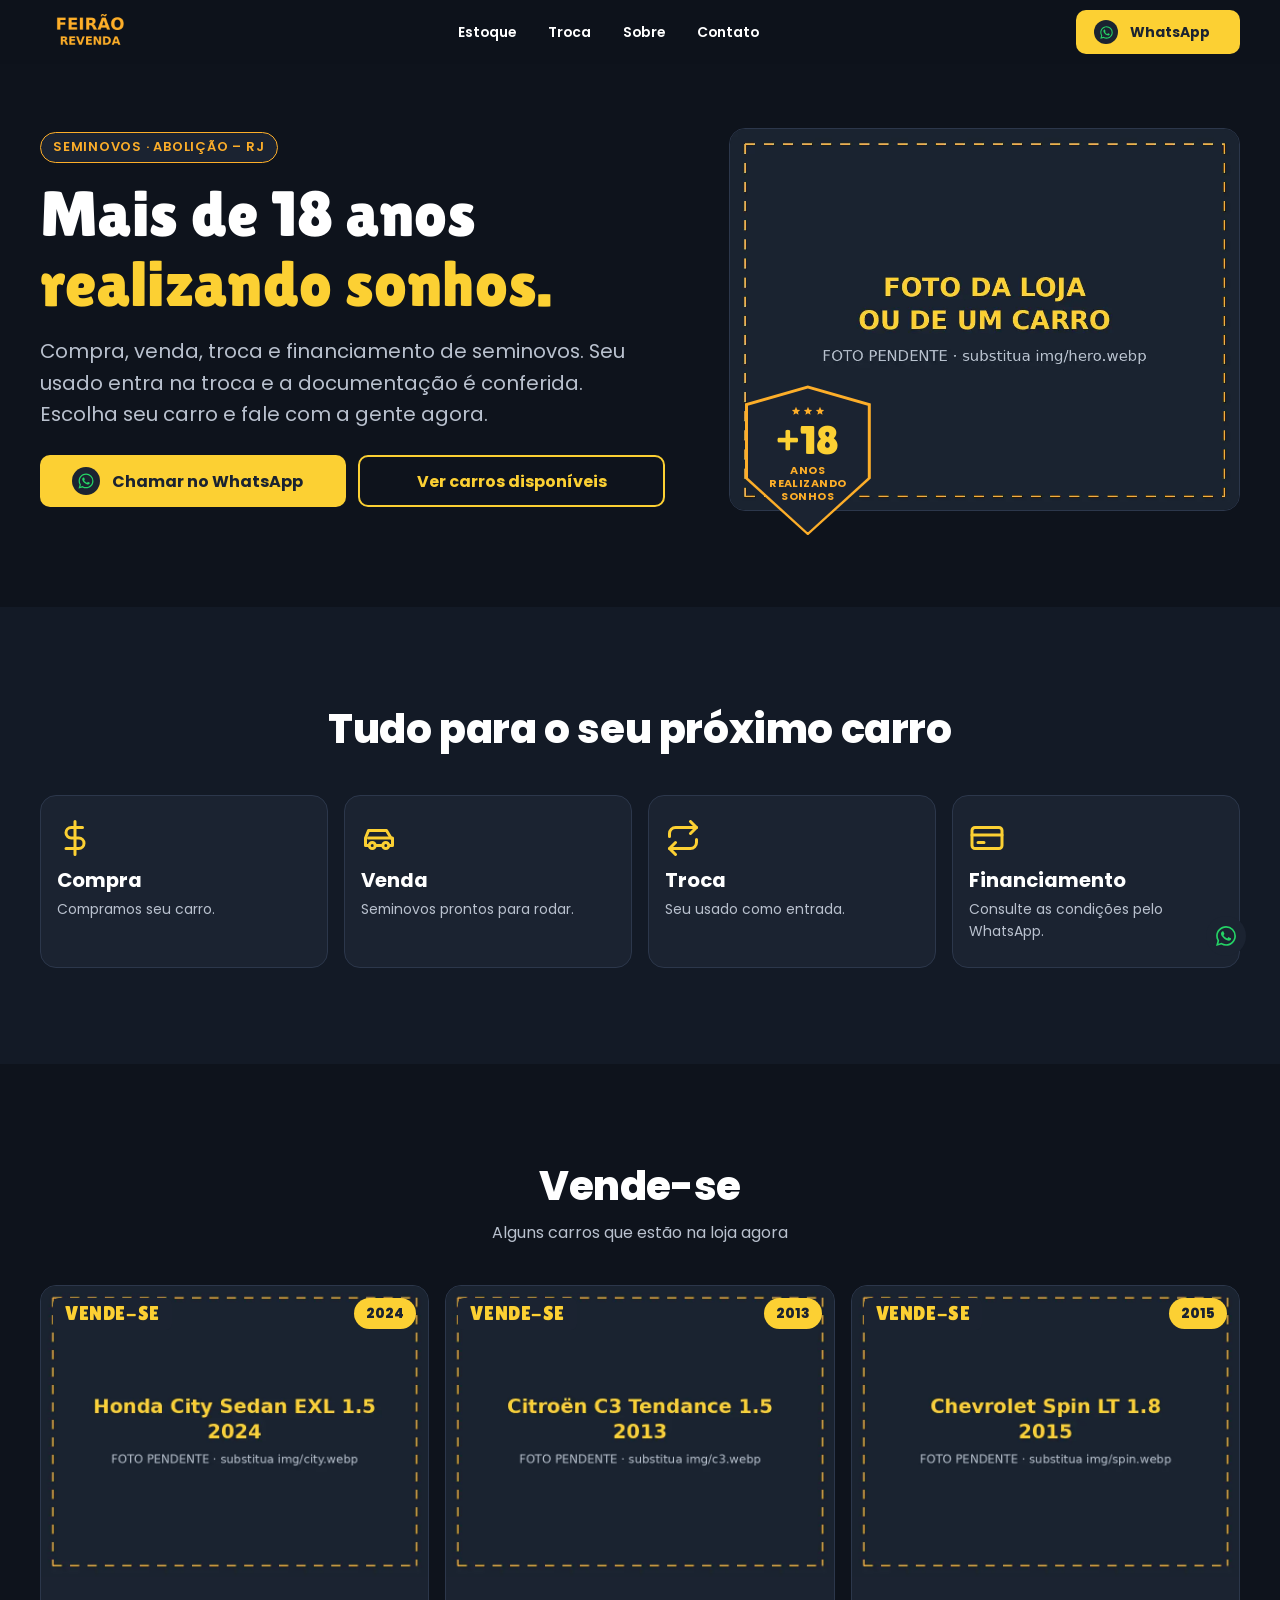
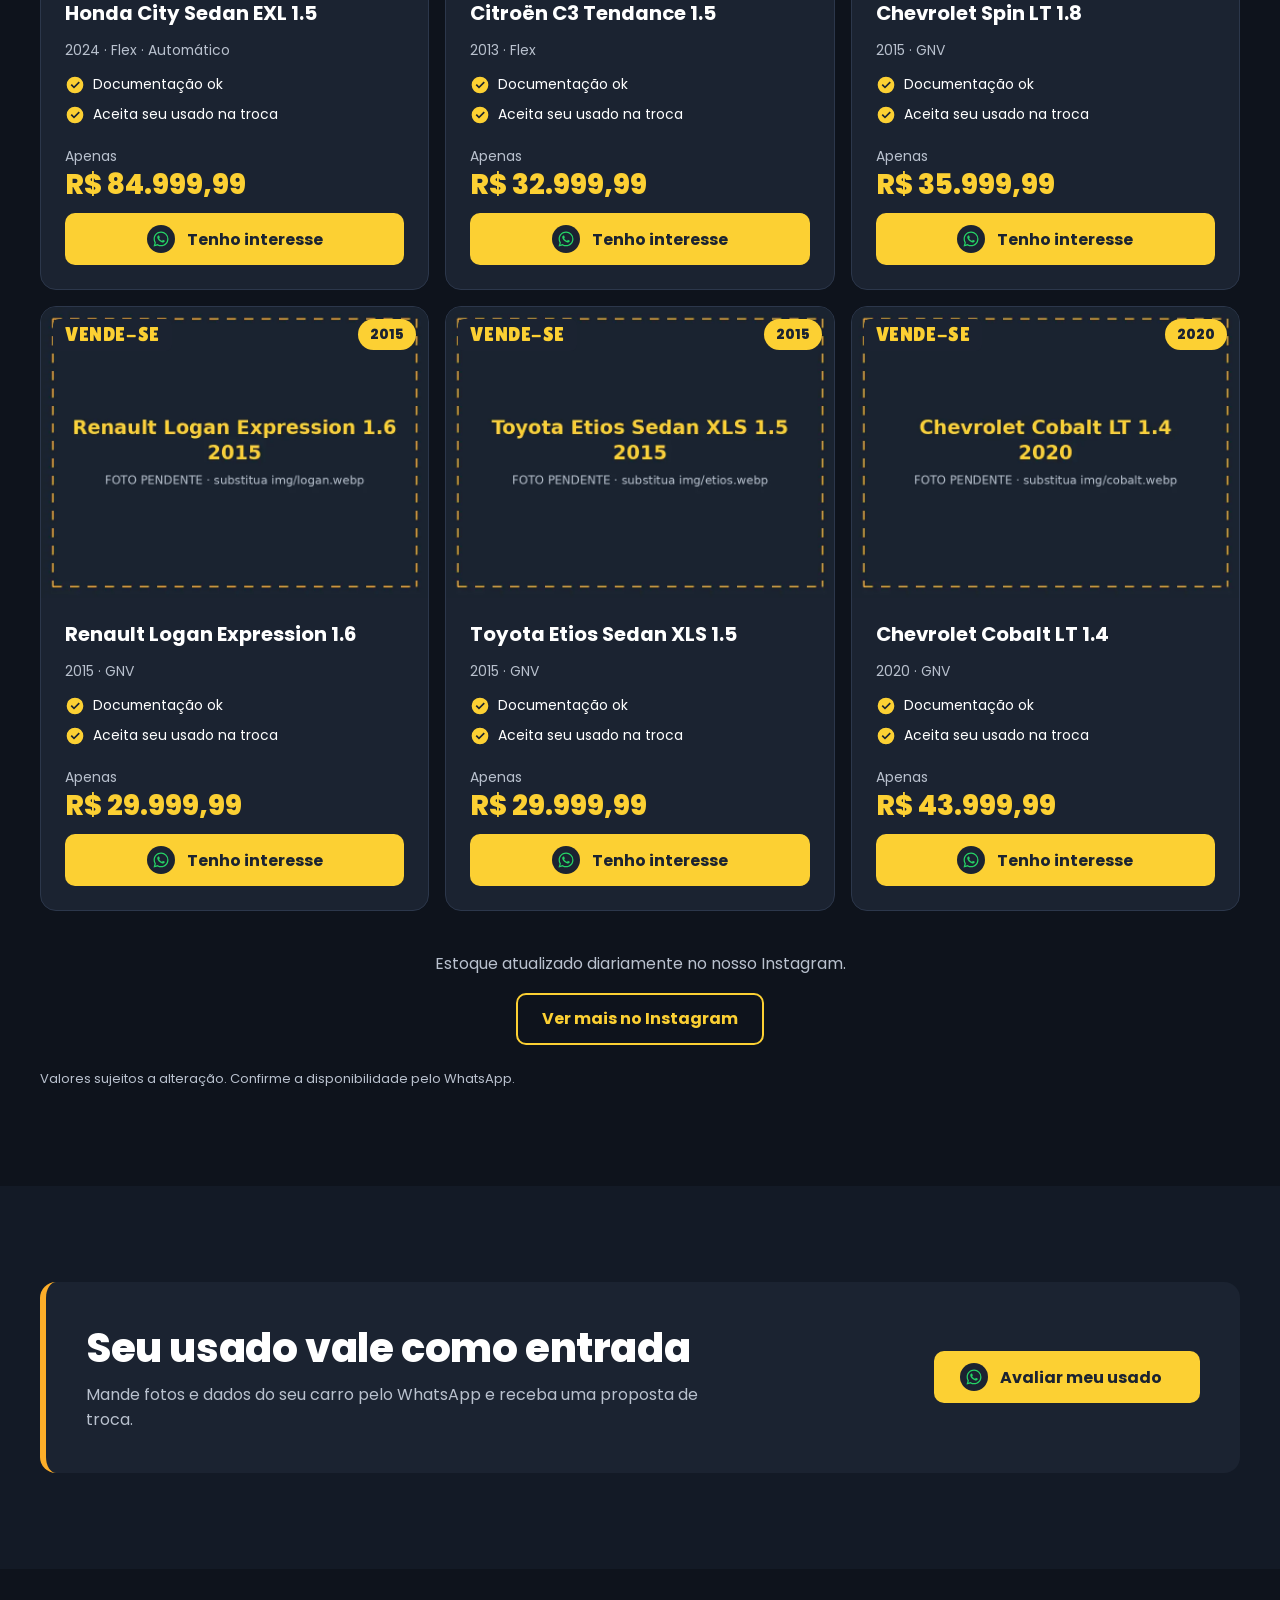
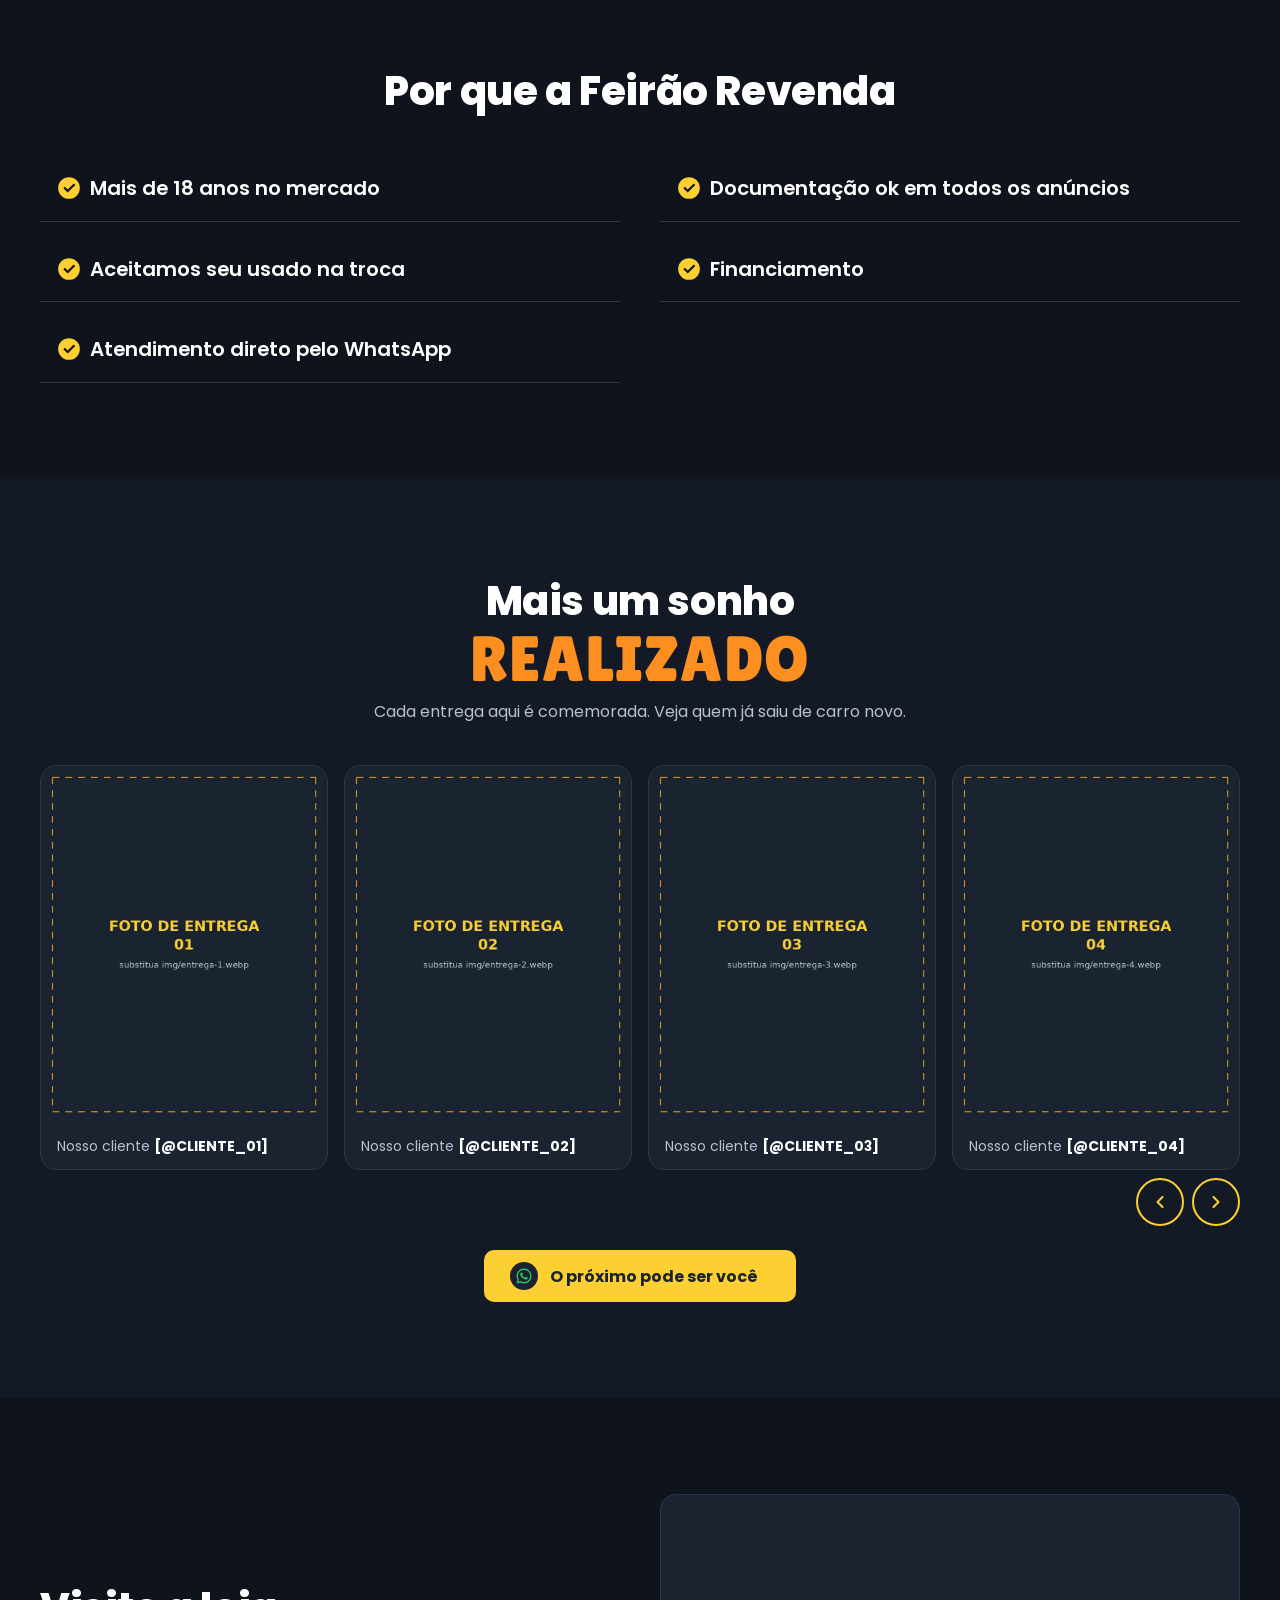
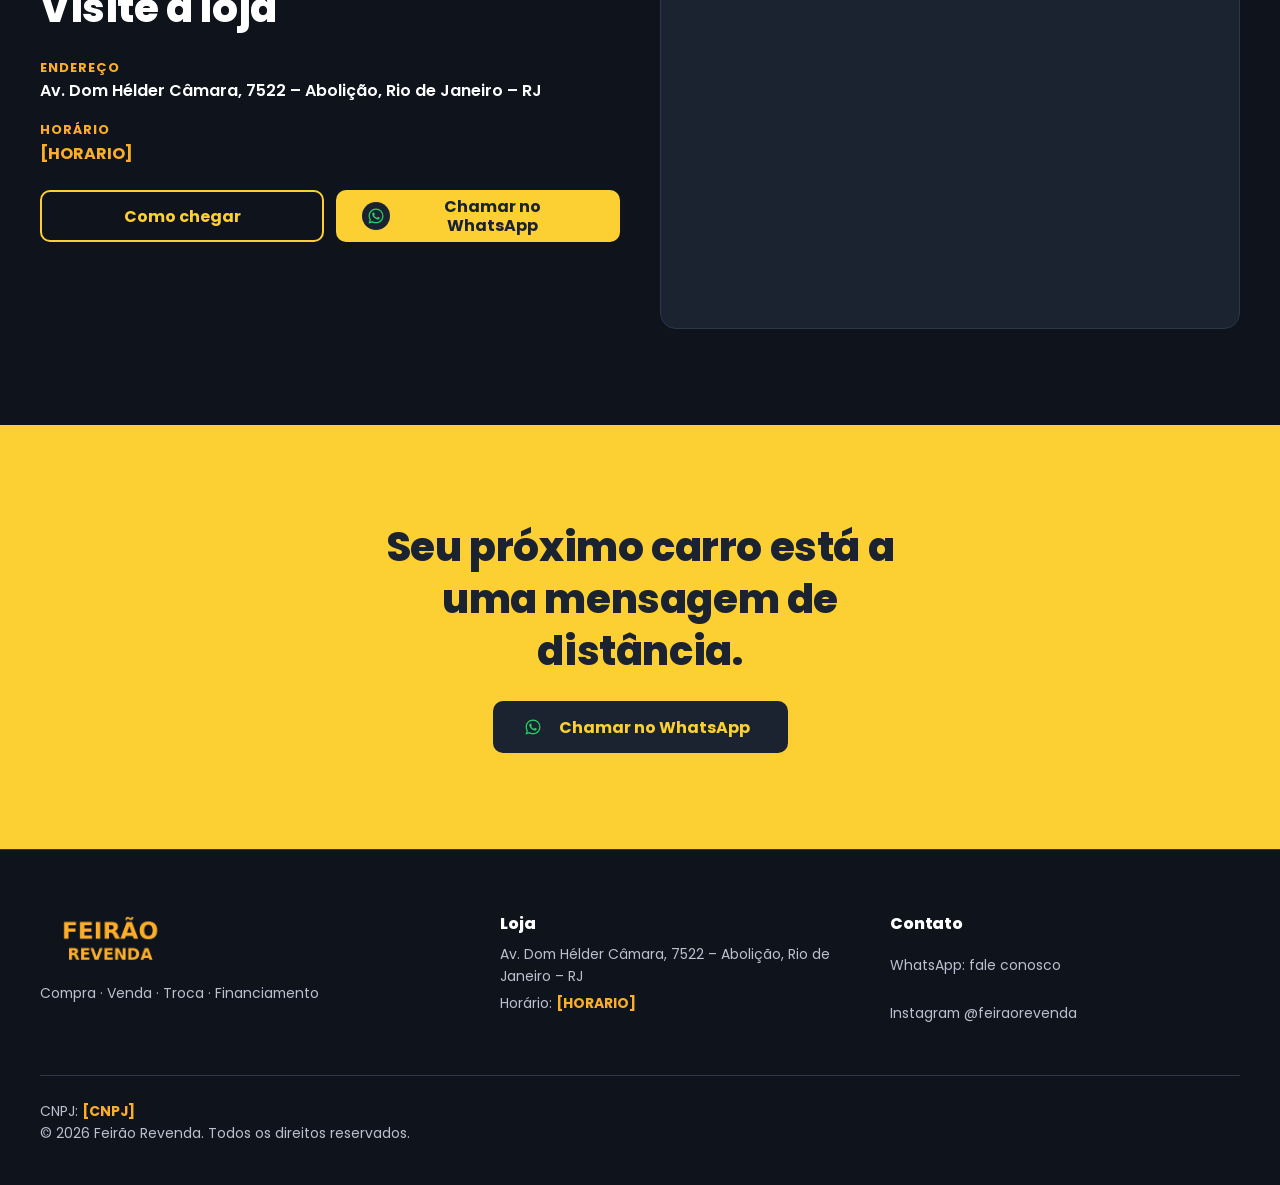
==== commit 3f0f9090: "Use the store's WhatsApp Business message link for all CTAs The phone number is still unknown, so bu" ====
--- a/feirao-revenda/index.html
+++ b/feirao-revenda/index.html
@@ -708,6 +708,9 @@
        CONFIGURAÇÃO — edite aqui
        ========================================================= */
     var WHATSAPP = '5521XXXXXXXXX'; // [INFORMAÇÃO NECESSÁRIA] número completo: 55 + DDD + número, só dígitos
+    // Link de mensagem do WhatsApp Business (fornecido pela loja). Usado enquanto WHATSAPP não tiver o número.
+    // Esse tipo de link abre a conversa com a mensagem padrão configurada no app; não aceita mensagem personalizada.
+    var WHATSAPP_LINK = 'https://api.whatsapp.com/message/H3UEL2ALGQFVJ1?autoload=1&app_absent=0';
     var ENDERECO = 'Av. Dom Hélder Câmara, 7522 – Abolição, Rio de Janeiro – RJ'; // confirmar complemento, cidade e CEP
     var HORARIO = '[HORARIO]'; // [INFORMAÇÃO NECESSÁRIA] ex.: 'Seg. a sex. 9h–18h · Sáb. 9h–14h'
     var INSTAGRAM = 'https://www.instagram.com/feiraorevenda/';
@@ -743,6 +746,7 @@
     function isPlaceholder(v) { return !v || /\[|X/.test(v); }
 
     function waLink(msg) {
+      if (isPlaceholder(WHATSAPP) && WHATSAPP_LINK) return WHATSAPP_LINK;
       return 'https://wa.me/' + WHATSAPP + '?text=' + encodeURIComponent(msg || MENSAGENS.padrao);
     }
 
@@ -882,6 +886,8 @@
       var d = WHATSAPP.replace(/^55/, '');
       var fmt = '(' + d.slice(0, 2) + ') ' + d.slice(2, d.length - 4) + '-' + d.slice(-4);
       document.querySelectorAll('[data-wa-numero]').forEach(function (n) { n.textContent = fmt; });
+    } else if (WHATSAPP_LINK) {
+      document.querySelectorAll('[data-wa-numero]').forEach(function (n) { n.textContent = 'fale conosco'; });
     }
     var mapa = document.getElementById('link-mapa');
     if (mapa) mapa.href = 'https://www.google.com/maps/search/?api=1&query=' + encodeURIComponent(ENDERECO);
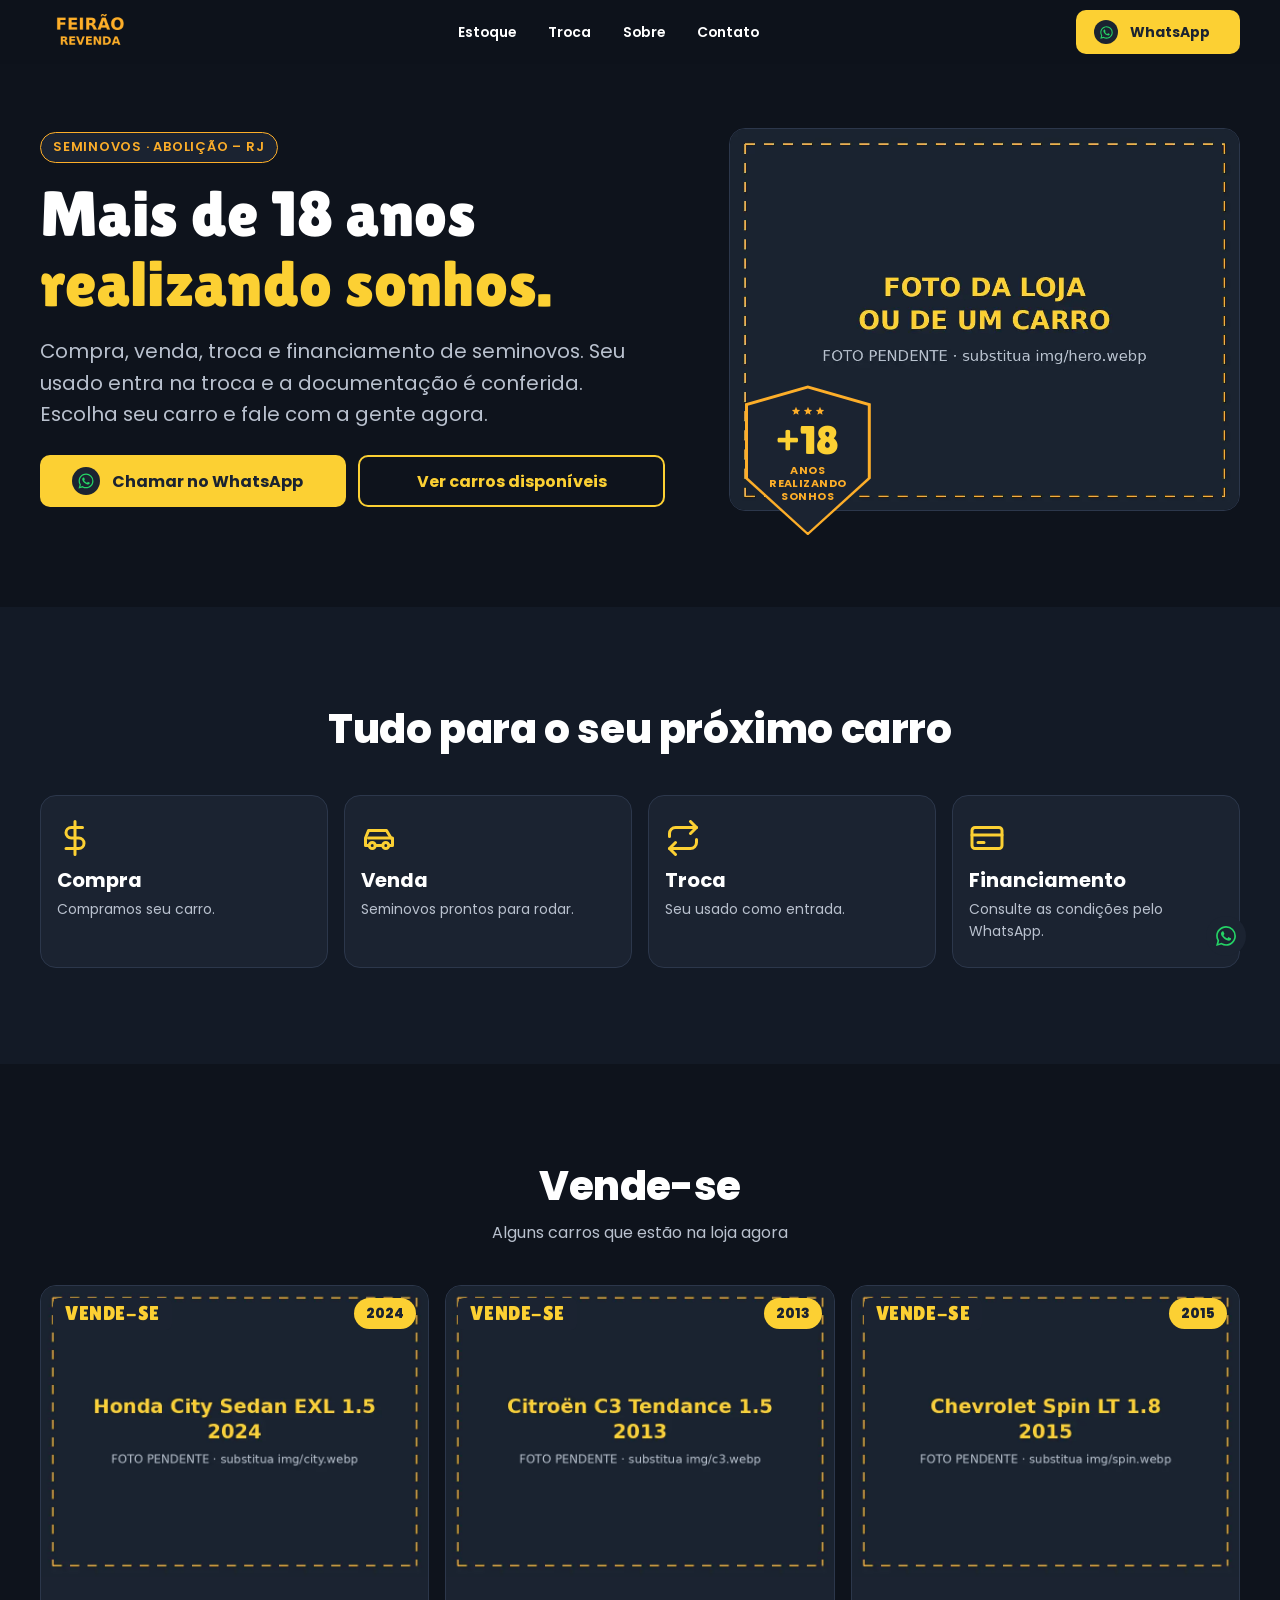
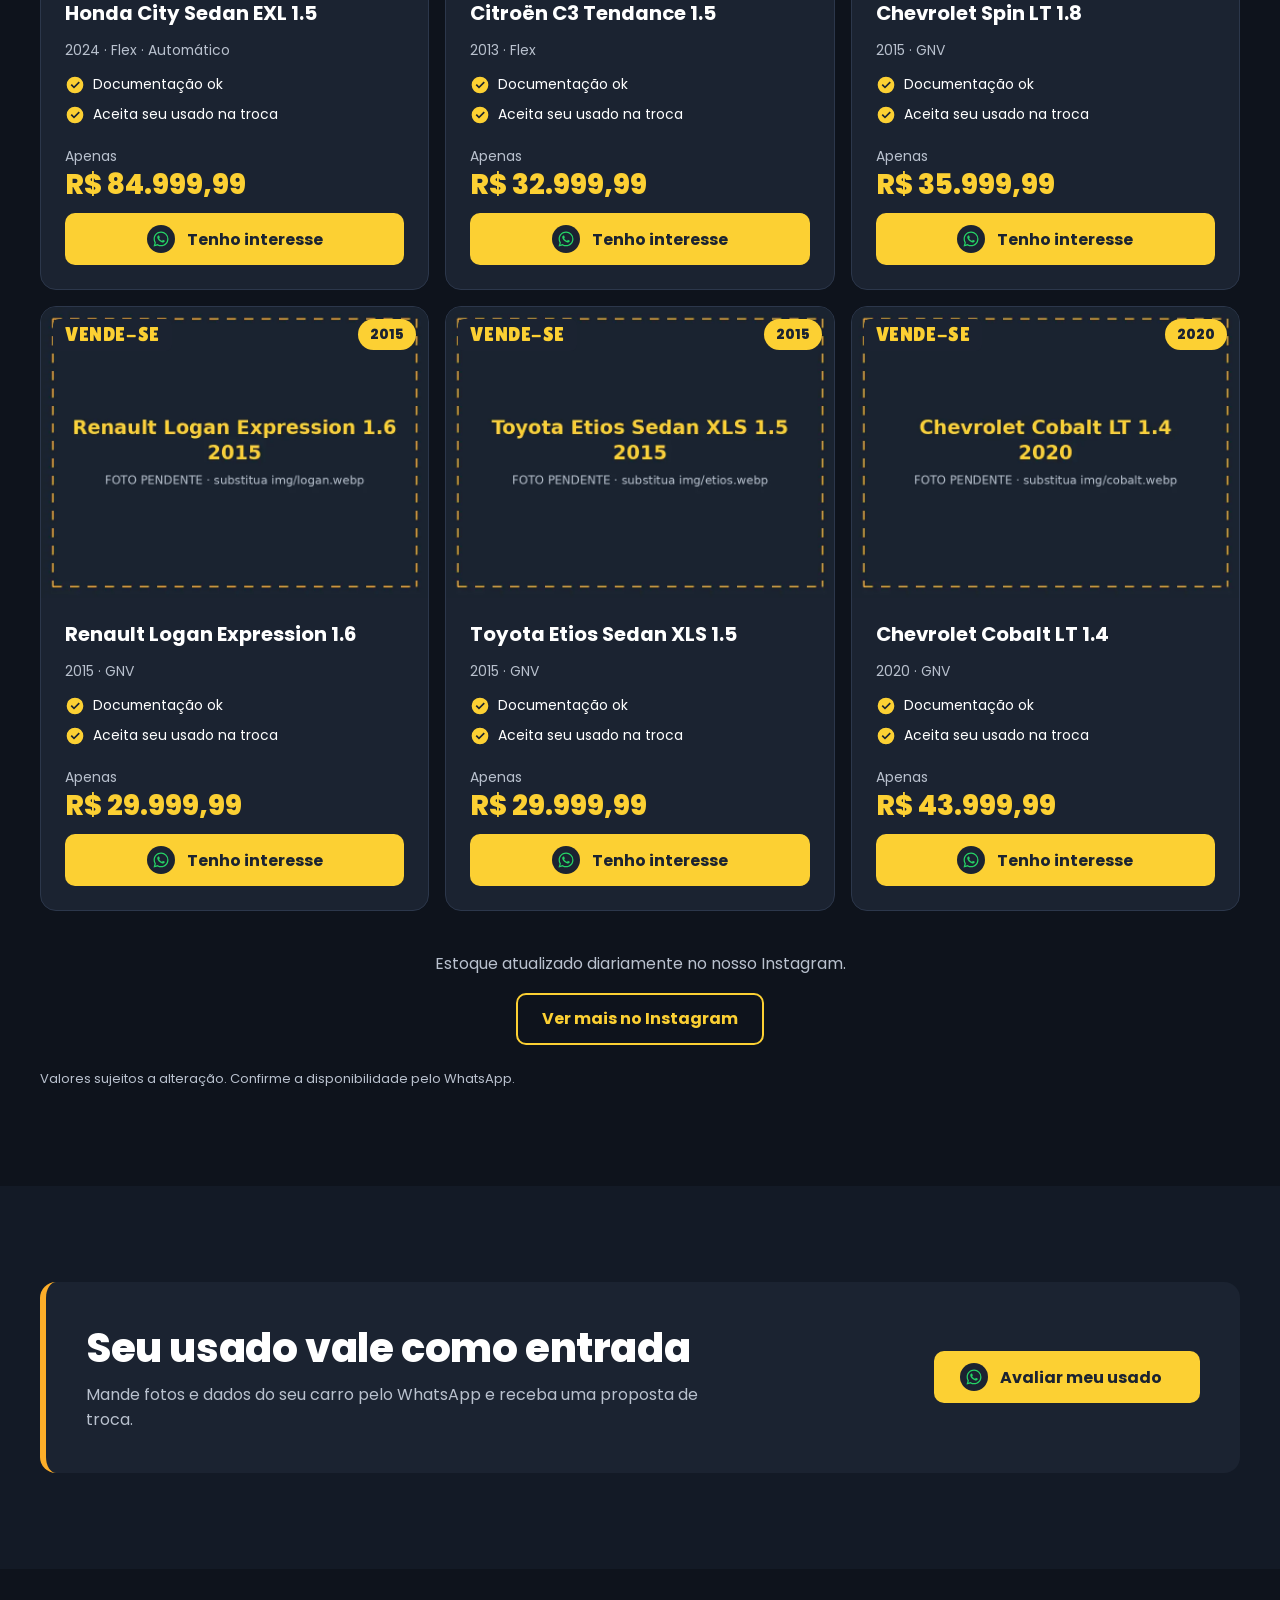
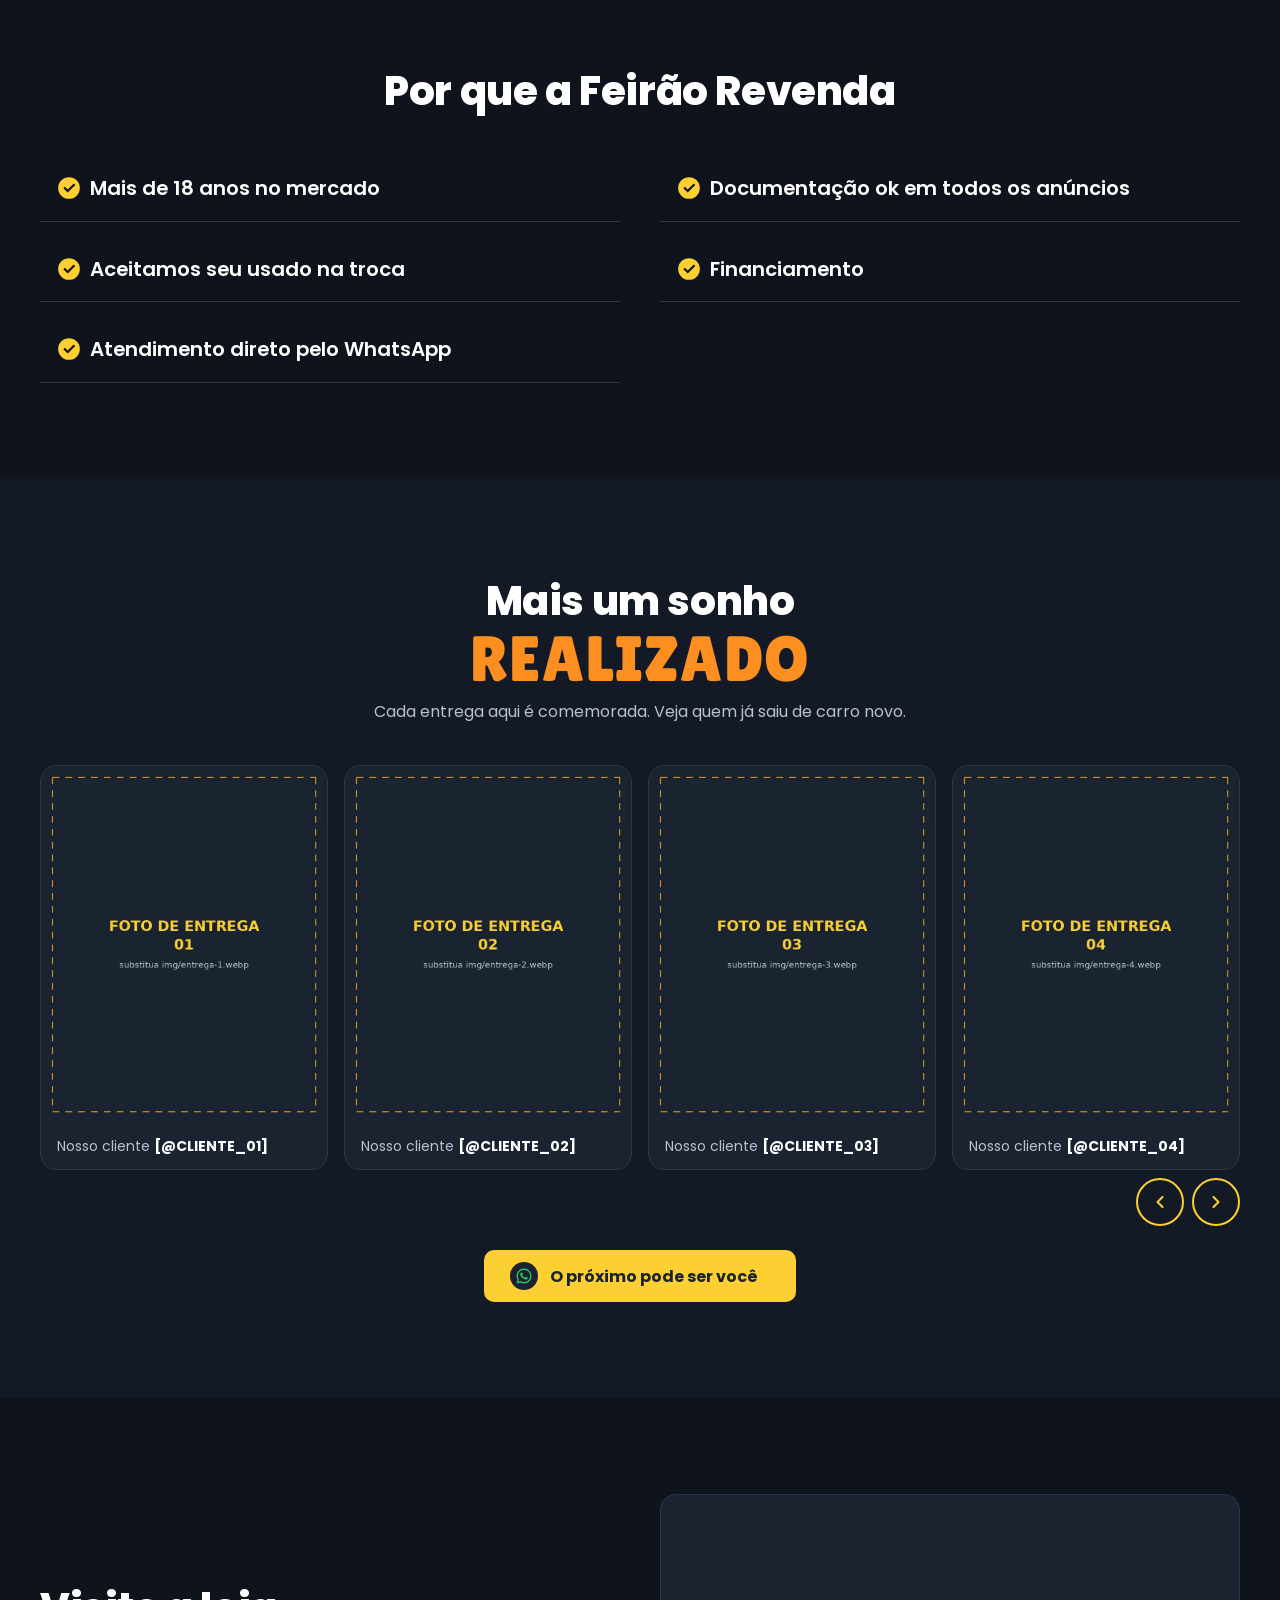
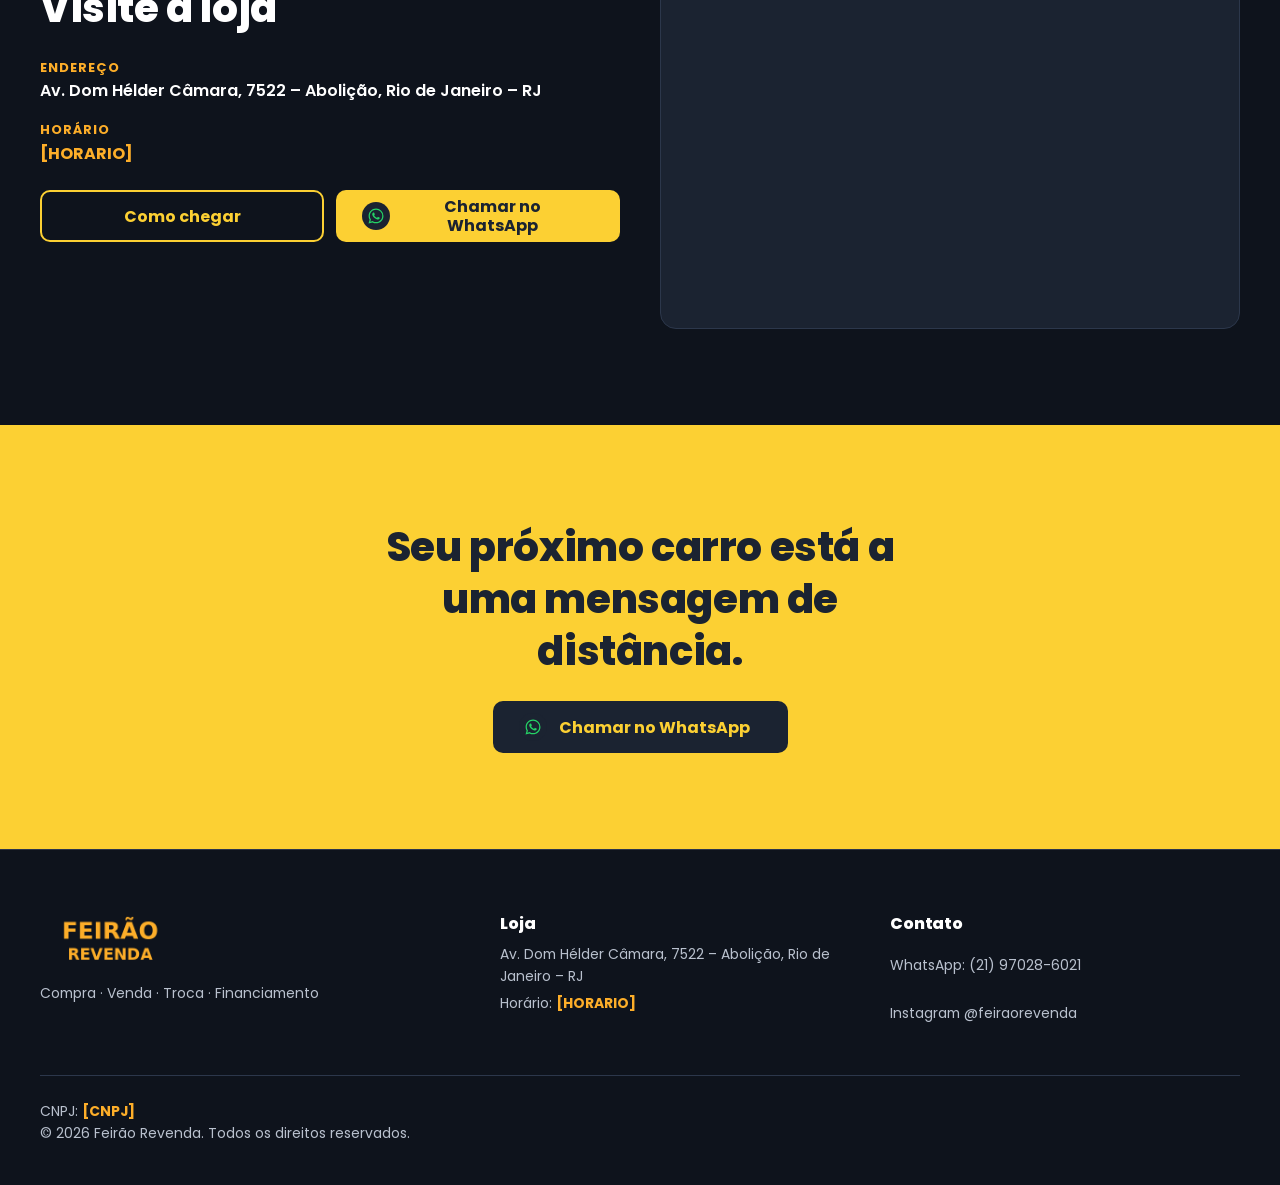
==== commit ce03754d: "Set the store's WhatsApp number All CTAs now open wa.me/5521970286021 with their contextual message;" ====
--- a/feirao-revenda/index.html
+++ b/feirao-revenda/index.html
@@ -37,6 +37,7 @@
     "slogan": "Mais de 18 anos realizando sonhos",
     "description": "Compra, venda, troca e financiamento de carros seminovos.",
     "image": "img/logo.png",
+    "telephone": "+55 21 97028-6021",
     "address": {
       "@type": "PostalAddress",
       "streetAddress": "Av. Dom Hélder Câmara, 7522",
@@ -463,7 +464,7 @@
         <a href="#sobre">Sobre</a>
         <a href="#contato">Contato</a>
       </nav>
-      <a class="btn btn--primary header-cta" data-wa="header" href="https://www.instagram.com/feiraorevenda/" target="_blank" rel="noopener noreferrer">
+      <a class="btn btn--primary header-cta" data-wa="header" href="https://wa.me/5521970286021" target="_blank" rel="noopener noreferrer">
         <span class="wa-icon"><svg aria-hidden="true"><use href="#i-wa"/></svg></span>
         WhatsApp<span class="visually-hidden"> (abre o WhatsApp)</span>
       </a>
@@ -480,7 +481,7 @@
           <h1 id="hero-title">Mais de 18 anos <span class="hl">realizando sonhos.</span></h1>
           <p class="hero__sub">Compra, venda, troca e financiamento de seminovos. Seu usado entra na troca e a documentação é conferida. Escolha seu carro e fale com a gente agora.</p>
           <div class="hero__ctas">
-            <a class="btn btn--primary" data-wa="hero" href="https://www.instagram.com/feiraorevenda/" target="_blank" rel="noopener noreferrer">
+            <a class="btn btn--primary" data-wa="hero" href="https://wa.me/5521970286021" target="_blank" rel="noopener noreferrer">
               <span class="wa-icon"><svg aria-hidden="true"><use href="#i-wa"/></svg></span>
               Chamar no WhatsApp<span class="visually-hidden"> (abre o WhatsApp)</span>
             </a>
@@ -570,7 +571,7 @@
             <h2 id="troca-title">Seu usado vale como entrada</h2>
             <p>Mande fotos e dados do seu carro pelo WhatsApp e receba uma proposta de troca.</p>
           </div>
-          <a class="btn btn--primary" data-wa="troca" href="https://www.instagram.com/feiraorevenda/" target="_blank" rel="noopener noreferrer">
+          <a class="btn btn--primary" data-wa="troca" href="https://wa.me/5521970286021" target="_blank" rel="noopener noreferrer">
             <span class="wa-icon"><svg aria-hidden="true"><use href="#i-wa"/></svg></span>
             Avaliar meu usado<span class="visually-hidden"> (abre o WhatsApp)</span>
           </a>
@@ -610,7 +611,7 @@
           </div>
         </div>
         <div class="dreams__cta">
-          <a class="btn btn--primary" data-wa="galeria" href="https://www.instagram.com/feiraorevenda/" target="_blank" rel="noopener noreferrer">
+          <a class="btn btn--primary" data-wa="galeria" href="https://wa.me/5521970286021" target="_blank" rel="noopener noreferrer">
             <span class="wa-icon"><svg aria-hidden="true"><use href="#i-wa"/></svg></span>
             O próximo pode ser você<span class="visually-hidden"> (abre o WhatsApp)</span>
           </a>
@@ -635,7 +636,7 @@
           </dl>
           <div class="visit__ctas">
             <a class="btn btn--secondary" id="link-mapa" href="https://www.google.com/maps/search/?api=1&amp;query=Av.%20Dom%20H%C3%A9lder%20C%C3%A2mara%2C%207522%20Aboli%C3%A7%C3%A3o%20Rio%20de%20Janeiro" target="_blank" rel="noopener noreferrer">Como chegar<span class="visually-hidden"> (abre o Google Maps)</span></a>
-            <a class="btn btn--primary" data-wa="contato" href="https://www.instagram.com/feiraorevenda/" target="_blank" rel="noopener noreferrer">
+            <a class="btn btn--primary" data-wa="contato" href="https://wa.me/5521970286021" target="_blank" rel="noopener noreferrer">
               <span class="wa-icon"><svg aria-hidden="true"><use href="#i-wa"/></svg></span>
               Chamar no WhatsApp<span class="visually-hidden"> (abre o WhatsApp)</span>
             </a>
@@ -650,7 +651,7 @@
     <section class="section final" aria-labelledby="final-title">
       <div class="container">
         <h2 id="final-title">Seu próximo carro está a uma mensagem de distância.</h2>
-        <a class="btn btn--dark" data-wa="final" href="https://www.instagram.com/feiraorevenda/" target="_blank" rel="noopener noreferrer">
+        <a class="btn btn--dark" data-wa="final" href="https://wa.me/5521970286021" target="_blank" rel="noopener noreferrer">
           <span class="wa-icon"><svg aria-hidden="true"><use href="#i-wa"/></svg></span>
           Chamar no WhatsApp<span class="visually-hidden"> (abre o WhatsApp)</span>
         </a>
@@ -676,7 +677,7 @@
         <div>
           <h2>Contato</h2>
           <ul role="list">
-            <li><a data-wa="footer" href="https://www.instagram.com/feiraorevenda/" target="_blank" rel="noopener noreferrer">WhatsApp:&nbsp;<span data-wa-numero><span class="placeholder">[WHATSAPP_NUMBER]</span></span></a></li>
+            <li><a data-wa="footer" href="https://wa.me/5521970286021" target="_blank" rel="noopener noreferrer">WhatsApp:&nbsp;<span data-wa-numero>(21) 97028-6021</span></a></li>
             <li><a href="https://www.instagram.com/feiraorevenda/" target="_blank" rel="noopener noreferrer">Instagram @feiraorevenda</a></li>
           </ul>
         </div>
@@ -691,12 +692,12 @@
 
   <!-- ===================== FIXOS ===================== -->
   <div class="sticky-bar" id="sticky-bar">
-    <a class="btn btn--primary btn--block" data-wa="barra" href="https://www.instagram.com/feiraorevenda/" target="_blank" rel="noopener noreferrer" tabindex="-1">
+    <a class="btn btn--primary btn--block" data-wa="barra" href="https://wa.me/5521970286021" target="_blank" rel="noopener noreferrer" tabindex="-1">
       <span class="wa-icon"><svg aria-hidden="true"><use href="#i-wa"/></svg></span>
       Chamar no WhatsApp<span class="visually-hidden"> (abre o WhatsApp)</span>
     </a>
   </div>
-  <a class="wa-float" id="wa-float" data-wa="barra" href="https://www.instagram.com/feiraorevenda/" target="_blank" rel="noopener noreferrer" aria-label="Falar no WhatsApp (abre o WhatsApp)" tabindex="-1">
+  <a class="wa-float" id="wa-float" data-wa="barra" href="https://wa.me/5521970286021" target="_blank" rel="noopener noreferrer" aria-label="Falar no WhatsApp (abre o WhatsApp)" tabindex="-1">
     <span class="wa-icon"><svg aria-hidden="true"><use href="#i-wa"/></svg></span>
   </a>
 
@@ -707,8 +708,8 @@
     /* =========================================================
        CONFIGURAÇÃO — edite aqui
        ========================================================= */
-    var WHATSAPP = '5521XXXXXXXXX'; // [INFORMAÇÃO NECESSÁRIA] número completo: 55 + DDD + número, só dígitos
-    // Link de mensagem do WhatsApp Business (fornecido pela loja). Usado enquanto WHATSAPP não tiver o número.
+    var WHATSAPP = '5521970286021'; // 55 + DDD + número, só dígitos
+    // Link de mensagem do WhatsApp Business (fornecido pela loja). Reserva: só é usado se WHATSAPP ficar vazio.
     // Esse tipo de link abre a conversa com a mensagem padrão configurada no app; não aceita mensagem personalizada.
     var WHATSAPP_LINK = 'https://api.whatsapp.com/message/H3UEL2ALGQFVJ1?autoload=1&app_absent=0';
     var ENDERECO = 'Av. Dom Hélder Câmara, 7522 – Abolição, Rio de Janeiro – RJ'; // confirmar complemento, cidade e CEP
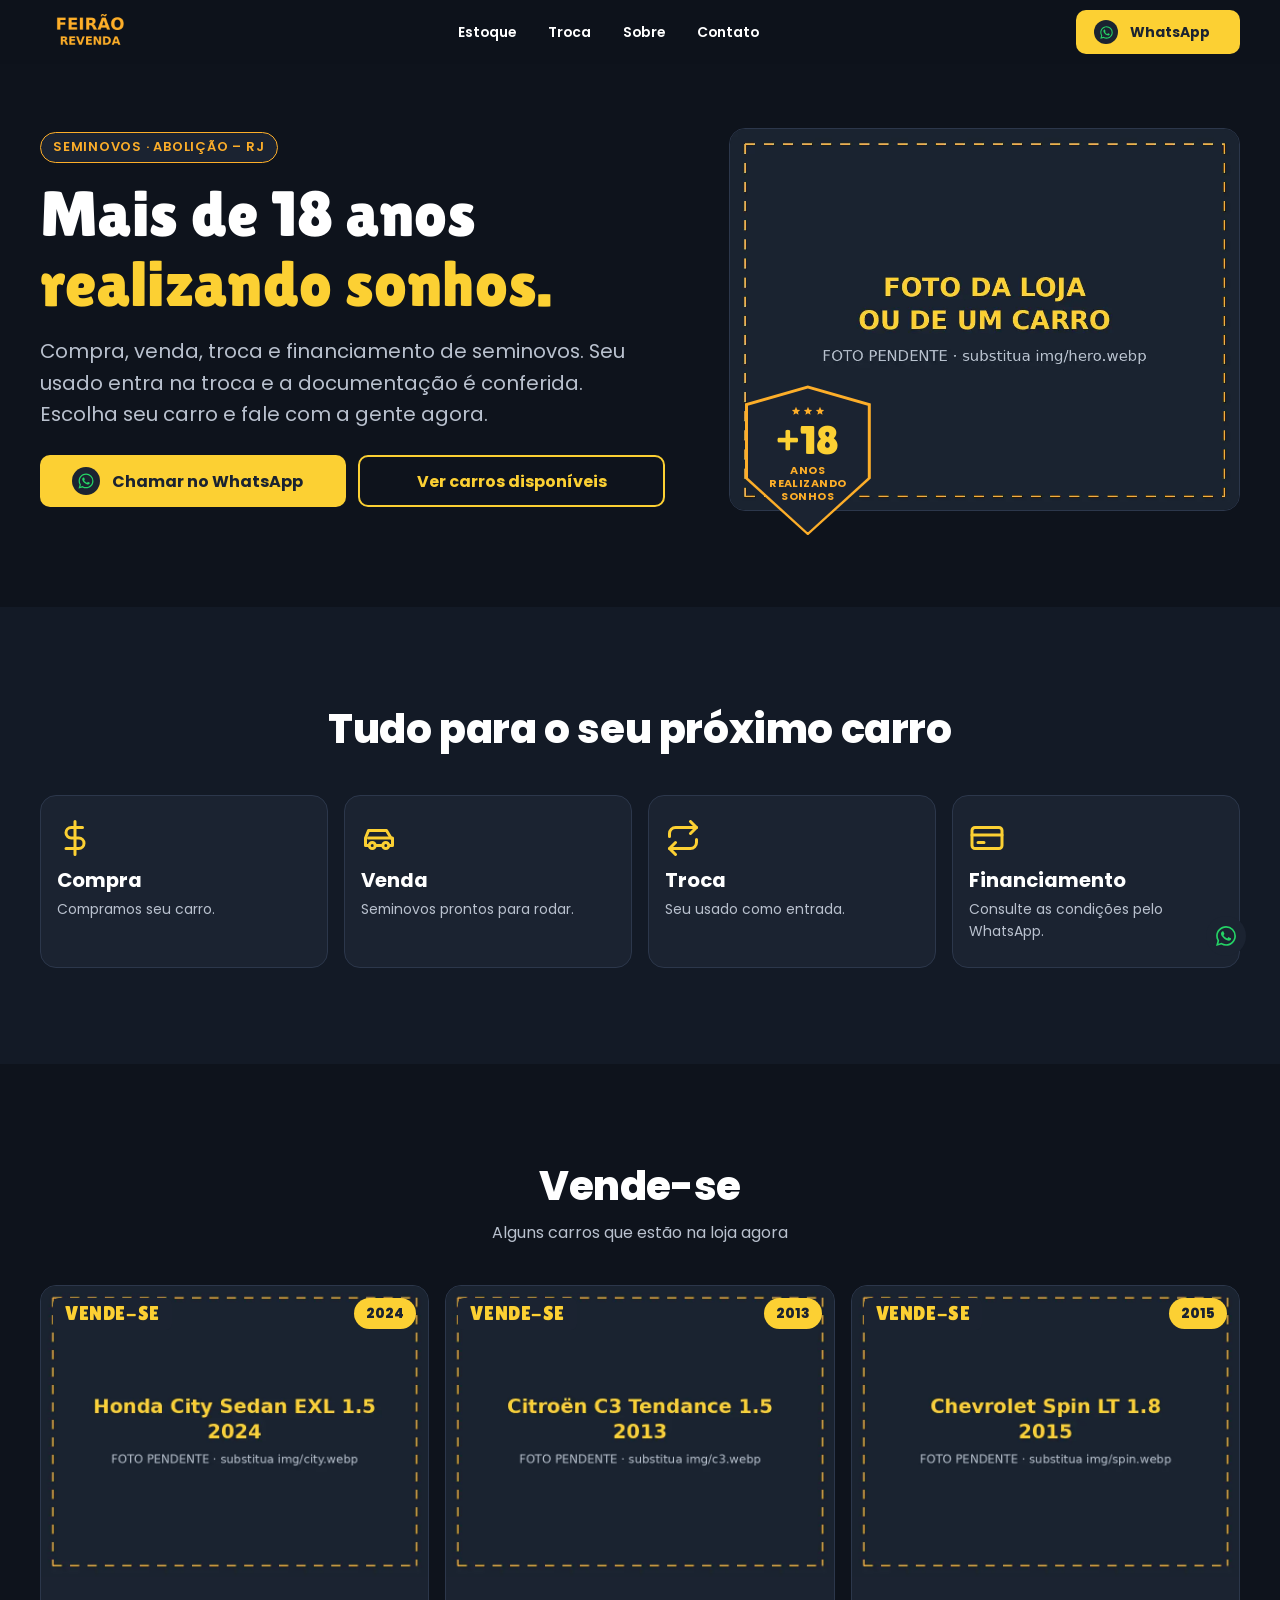
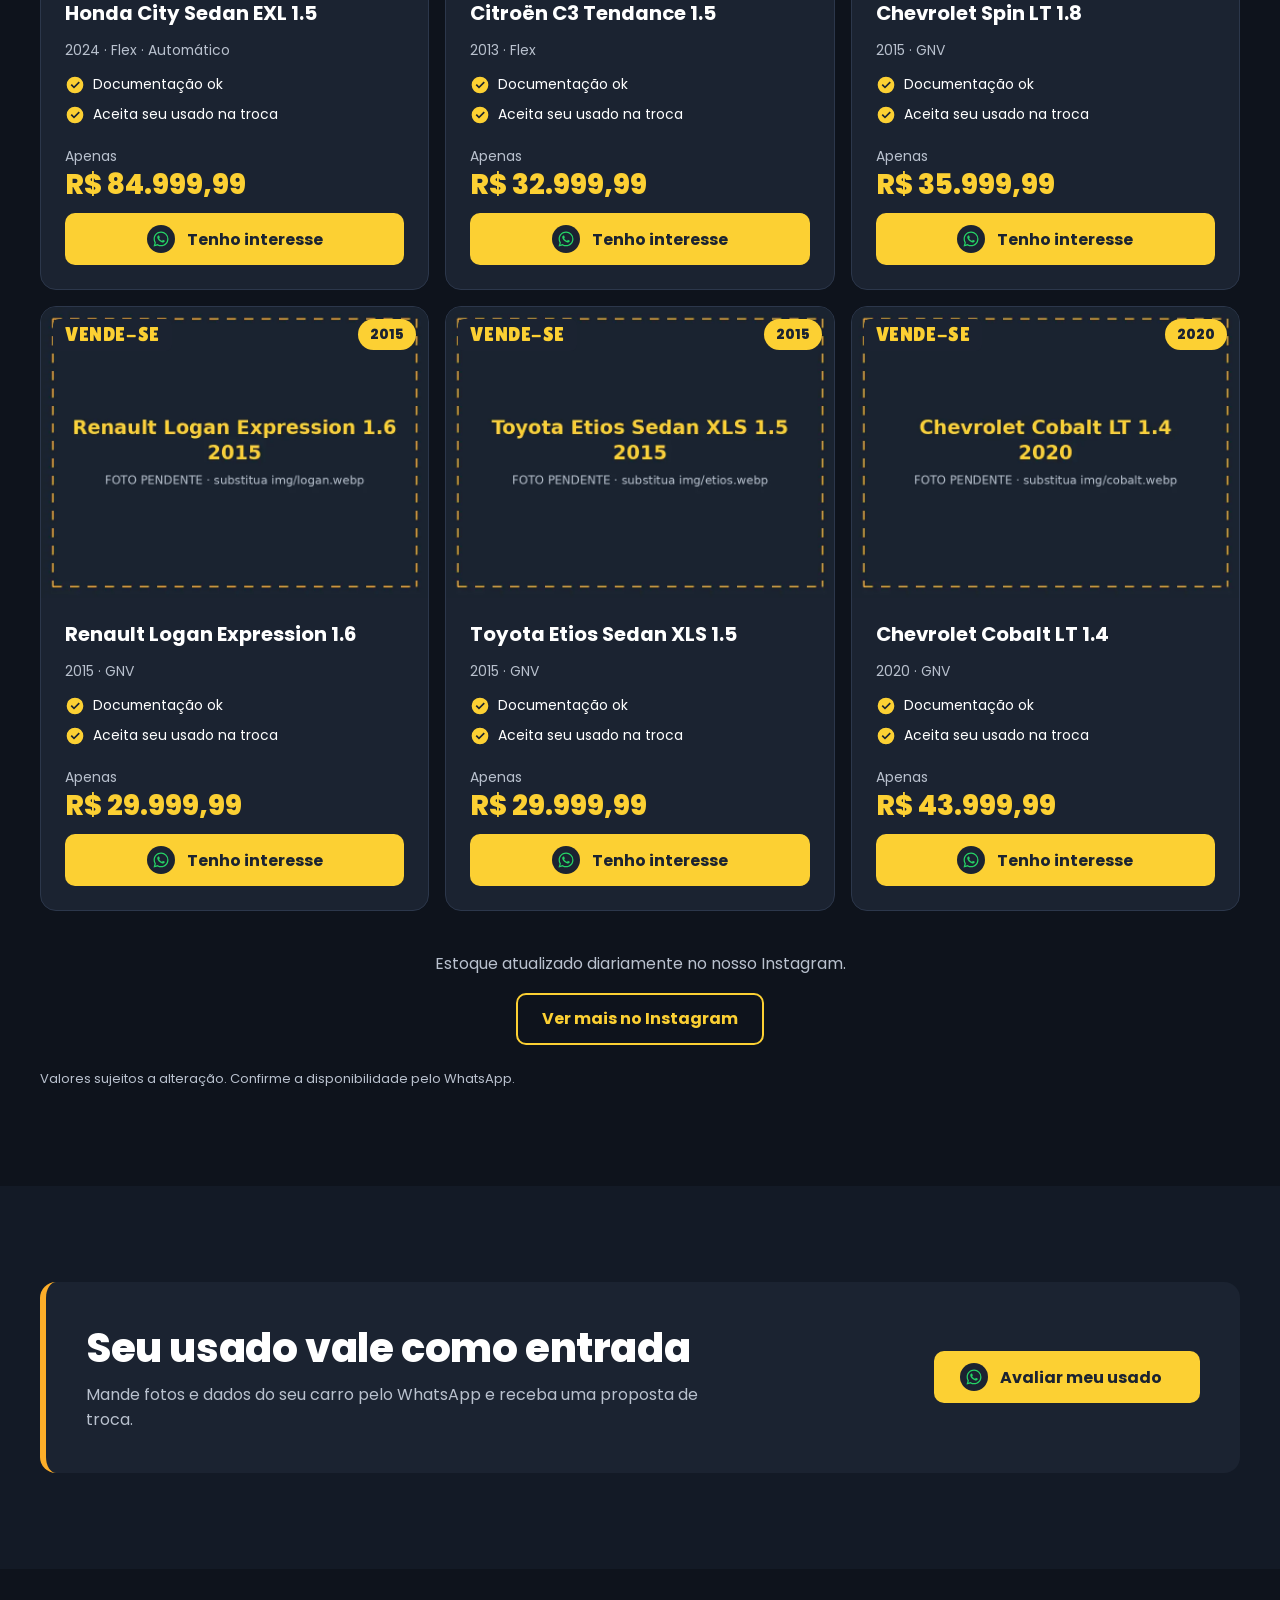
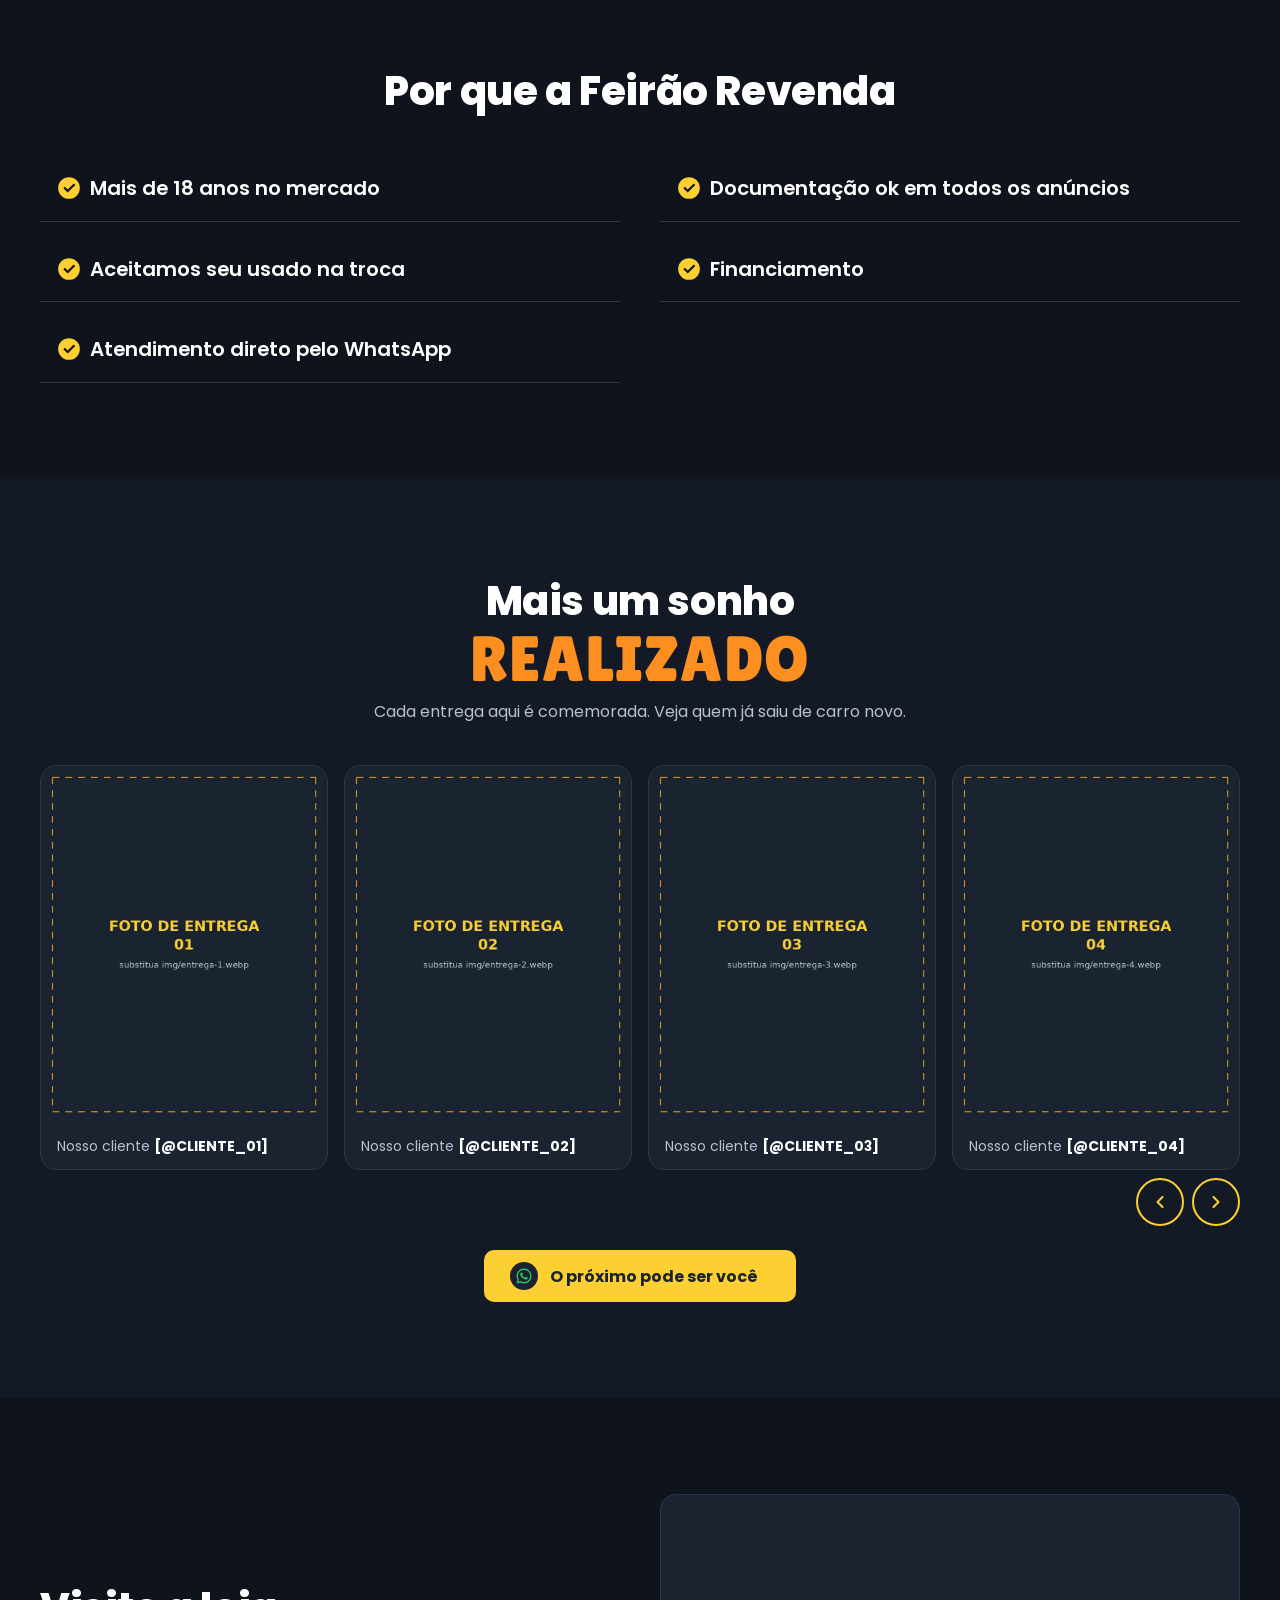
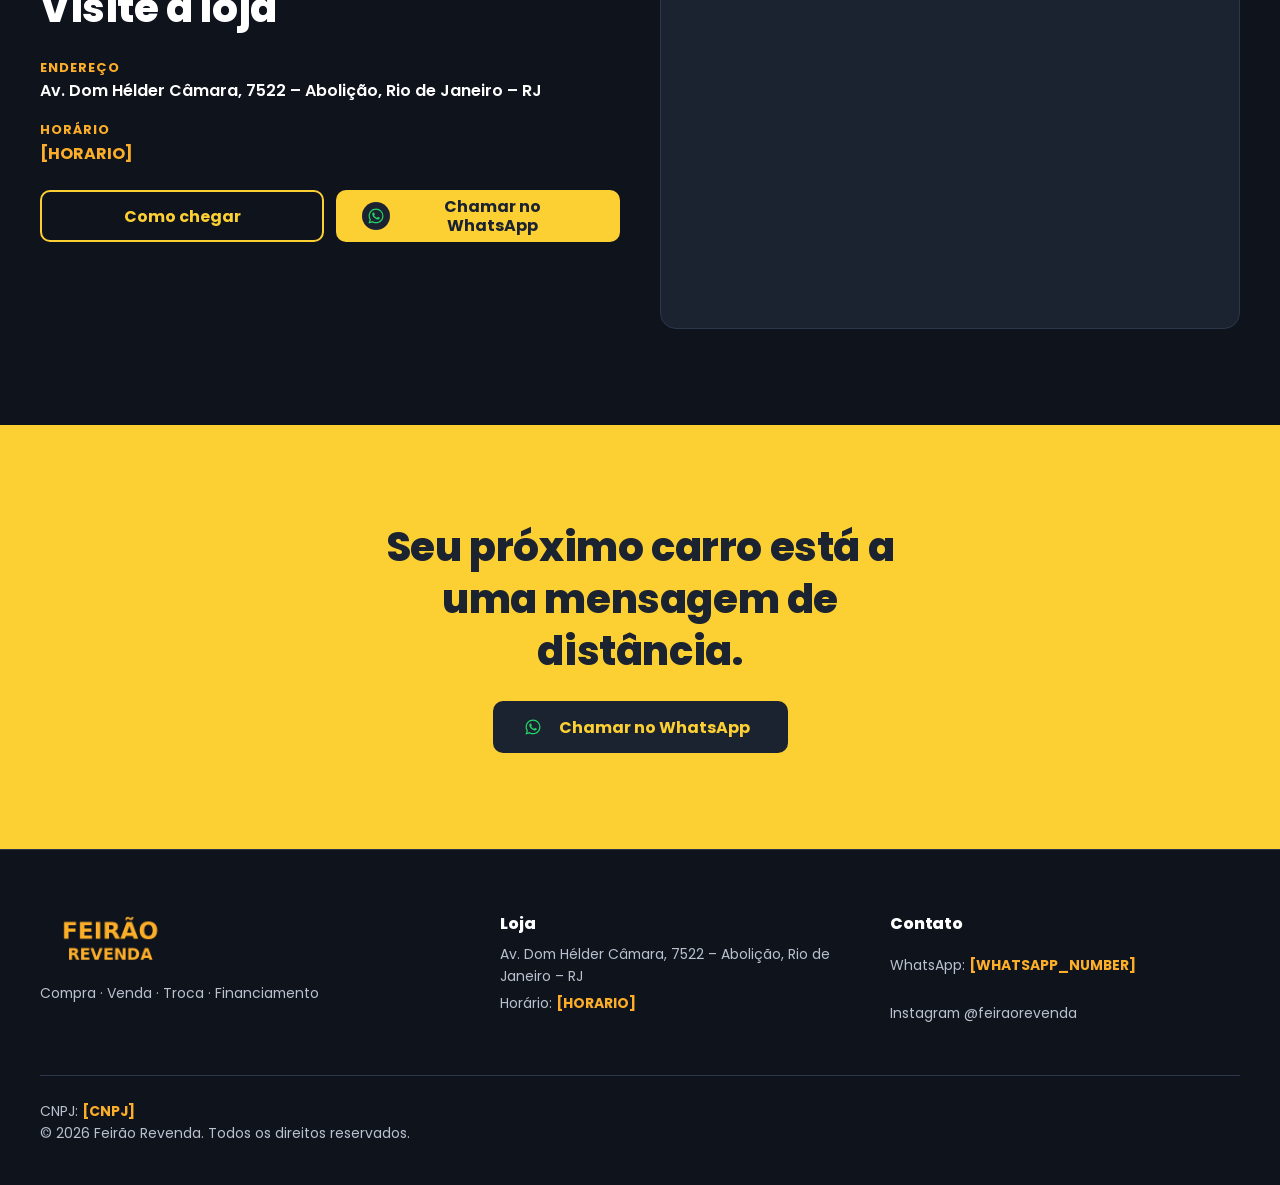
==== commit a6d7f665: "Revert WhatsApp contact to the [WHATSAPP_NUMBER] placeholder Removes the phone number and the WhatsA" ====
--- a/feirao-revenda/index.html
+++ b/feirao-revenda/index.html
@@ -37,7 +37,6 @@
     "slogan": "Mais de 18 anos realizando sonhos",
     "description": "Compra, venda, troca e financiamento de carros seminovos.",
     "image": "img/logo.png",
-    "telephone": "+55 21 97028-6021",
     "address": {
       "@type": "PostalAddress",
       "streetAddress": "Av. Dom Hélder Câmara, 7522",
@@ -464,7 +463,7 @@
         <a href="#sobre">Sobre</a>
         <a href="#contato">Contato</a>
       </nav>
-      <a class="btn btn--primary header-cta" data-wa="header" href="https://wa.me/5521970286021" target="_blank" rel="noopener noreferrer">
+      <a class="btn btn--primary header-cta" data-wa="header" href="https://wa.me/[WHATSAPP_NUMBER]" target="_blank" rel="noopener noreferrer">
         <span class="wa-icon"><svg aria-hidden="true"><use href="#i-wa"/></svg></span>
         WhatsApp<span class="visually-hidden"> (abre o WhatsApp)</span>
       </a>
@@ -481,7 +480,7 @@
           <h1 id="hero-title">Mais de 18 anos <span class="hl">realizando sonhos.</span></h1>
           <p class="hero__sub">Compra, venda, troca e financiamento de seminovos. Seu usado entra na troca e a documentação é conferida. Escolha seu carro e fale com a gente agora.</p>
           <div class="hero__ctas">
-            <a class="btn btn--primary" data-wa="hero" href="https://wa.me/5521970286021" target="_blank" rel="noopener noreferrer">
+            <a class="btn btn--primary" data-wa="hero" href="https://wa.me/[WHATSAPP_NUMBER]" target="_blank" rel="noopener noreferrer">
               <span class="wa-icon"><svg aria-hidden="true"><use href="#i-wa"/></svg></span>
               Chamar no WhatsApp<span class="visually-hidden"> (abre o WhatsApp)</span>
             </a>
@@ -571,7 +570,7 @@
             <h2 id="troca-title">Seu usado vale como entrada</h2>
             <p>Mande fotos e dados do seu carro pelo WhatsApp e receba uma proposta de troca.</p>
           </div>
-          <a class="btn btn--primary" data-wa="troca" href="https://wa.me/5521970286021" target="_blank" rel="noopener noreferrer">
+          <a class="btn btn--primary" data-wa="troca" href="https://wa.me/[WHATSAPP_NUMBER]" target="_blank" rel="noopener noreferrer">
             <span class="wa-icon"><svg aria-hidden="true"><use href="#i-wa"/></svg></span>
             Avaliar meu usado<span class="visually-hidden"> (abre o WhatsApp)</span>
           </a>
@@ -611,7 +610,7 @@
           </div>
         </div>
         <div class="dreams__cta">
-          <a class="btn btn--primary" data-wa="galeria" href="https://wa.me/5521970286021" target="_blank" rel="noopener noreferrer">
+          <a class="btn btn--primary" data-wa="galeria" href="https://wa.me/[WHATSAPP_NUMBER]" target="_blank" rel="noopener noreferrer">
             <span class="wa-icon"><svg aria-hidden="true"><use href="#i-wa"/></svg></span>
             O próximo pode ser você<span class="visually-hidden"> (abre o WhatsApp)</span>
           </a>
@@ -636,7 +635,7 @@
           </dl>
           <div class="visit__ctas">
             <a class="btn btn--secondary" id="link-mapa" href="https://www.google.com/maps/search/?api=1&amp;query=Av.%20Dom%20H%C3%A9lder%20C%C3%A2mara%2C%207522%20Aboli%C3%A7%C3%A3o%20Rio%20de%20Janeiro" target="_blank" rel="noopener noreferrer">Como chegar<span class="visually-hidden"> (abre o Google Maps)</span></a>
-            <a class="btn btn--primary" data-wa="contato" href="https://wa.me/5521970286021" target="_blank" rel="noopener noreferrer">
+            <a class="btn btn--primary" data-wa="contato" href="https://wa.me/[WHATSAPP_NUMBER]" target="_blank" rel="noopener noreferrer">
               <span class="wa-icon"><svg aria-hidden="true"><use href="#i-wa"/></svg></span>
               Chamar no WhatsApp<span class="visually-hidden"> (abre o WhatsApp)</span>
             </a>
@@ -651,7 +650,7 @@
     <section class="section final" aria-labelledby="final-title">
       <div class="container">
         <h2 id="final-title">Seu próximo carro está a uma mensagem de distância.</h2>
-        <a class="btn btn--dark" data-wa="final" href="https://wa.me/5521970286021" target="_blank" rel="noopener noreferrer">
+        <a class="btn btn--dark" data-wa="final" href="https://wa.me/[WHATSAPP_NUMBER]" target="_blank" rel="noopener noreferrer">
           <span class="wa-icon"><svg aria-hidden="true"><use href="#i-wa"/></svg></span>
           Chamar no WhatsApp<span class="visually-hidden"> (abre o WhatsApp)</span>
         </a>
@@ -677,7 +676,7 @@
         <div>
           <h2>Contato</h2>
           <ul role="list">
-            <li><a data-wa="footer" href="https://wa.me/5521970286021" target="_blank" rel="noopener noreferrer">WhatsApp:&nbsp;<span data-wa-numero>(21) 97028-6021</span></a></li>
+            <li><a data-wa="footer" href="https://wa.me/[WHATSAPP_NUMBER]" target="_blank" rel="noopener noreferrer">WhatsApp:&nbsp;<span data-wa-numero><span class="placeholder">[WHATSAPP_NUMBER]</span></span></a></li>
             <li><a href="https://www.instagram.com/feiraorevenda/" target="_blank" rel="noopener noreferrer">Instagram @feiraorevenda</a></li>
           </ul>
         </div>
@@ -692,12 +691,12 @@
 
   <!-- ===================== FIXOS ===================== -->
   <div class="sticky-bar" id="sticky-bar">
-    <a class="btn btn--primary btn--block" data-wa="barra" href="https://wa.me/5521970286021" target="_blank" rel="noopener noreferrer" tabindex="-1">
+    <a class="btn btn--primary btn--block" data-wa="barra" href="https://wa.me/[WHATSAPP_NUMBER]" target="_blank" rel="noopener noreferrer" tabindex="-1">
       <span class="wa-icon"><svg aria-hidden="true"><use href="#i-wa"/></svg></span>
       Chamar no WhatsApp<span class="visually-hidden"> (abre o WhatsApp)</span>
     </a>
   </div>
-  <a class="wa-float" id="wa-float" data-wa="barra" href="https://wa.me/5521970286021" target="_blank" rel="noopener noreferrer" aria-label="Falar no WhatsApp (abre o WhatsApp)" tabindex="-1">
+  <a class="wa-float" id="wa-float" data-wa="barra" href="https://wa.me/[WHATSAPP_NUMBER]" target="_blank" rel="noopener noreferrer" aria-label="Falar no WhatsApp (abre o WhatsApp)" tabindex="-1">
     <span class="wa-icon"><svg aria-hidden="true"><use href="#i-wa"/></svg></span>
   </a>
 
@@ -708,10 +707,7 @@
     /* =========================================================
        CONFIGURAÇÃO — edite aqui
        ========================================================= */
-    var WHATSAPP = '5521970286021'; // 55 + DDD + número, só dígitos
-    // Link de mensagem do WhatsApp Business (fornecido pela loja). Reserva: só é usado se WHATSAPP ficar vazio.
-    // Esse tipo de link abre a conversa com a mensagem padrão configurada no app; não aceita mensagem personalizada.
-    var WHATSAPP_LINK = 'https://api.whatsapp.com/message/H3UEL2ALGQFVJ1?autoload=1&app_absent=0';
+    var WHATSAPP = '[WHATSAPP_NUMBER]'; // [INFORMAÇÃO NECESSÁRIA] 55 + DDD + número, só dígitos (ex.: 5521900000000)
     var ENDERECO = 'Av. Dom Hélder Câmara, 7522 – Abolição, Rio de Janeiro – RJ'; // confirmar complemento, cidade e CEP
     var HORARIO = '[HORARIO]'; // [INFORMAÇÃO NECESSÁRIA] ex.: 'Seg. a sex. 9h–18h · Sáb. 9h–14h'
     var INSTAGRAM = 'https://www.instagram.com/feiraorevenda/';
@@ -747,7 +743,6 @@
     function isPlaceholder(v) { return !v || /\[|X/.test(v); }
 
     function waLink(msg) {
-      if (isPlaceholder(WHATSAPP) && WHATSAPP_LINK) return WHATSAPP_LINK;
       return 'https://wa.me/' + WHATSAPP + '?text=' + encodeURIComponent(msg || MENSAGENS.padrao);
     }
 
@@ -887,8 +882,6 @@
       var d = WHATSAPP.replace(/^55/, '');
       var fmt = '(' + d.slice(0, 2) + ') ' + d.slice(2, d.length - 4) + '-' + d.slice(-4);
       document.querySelectorAll('[data-wa-numero]').forEach(function (n) { n.textContent = fmt; });
-    } else if (WHATSAPP_LINK) {
-      document.querySelectorAll('[data-wa-numero]').forEach(function (n) { n.textContent = 'fale conosco'; });
     }
     var mapa = document.getElementById('link-mapa');
     if (mapa) mapa.href = 'https://www.google.com/maps/search/?api=1&query=' + encodeURIComponent(ENDERECO);
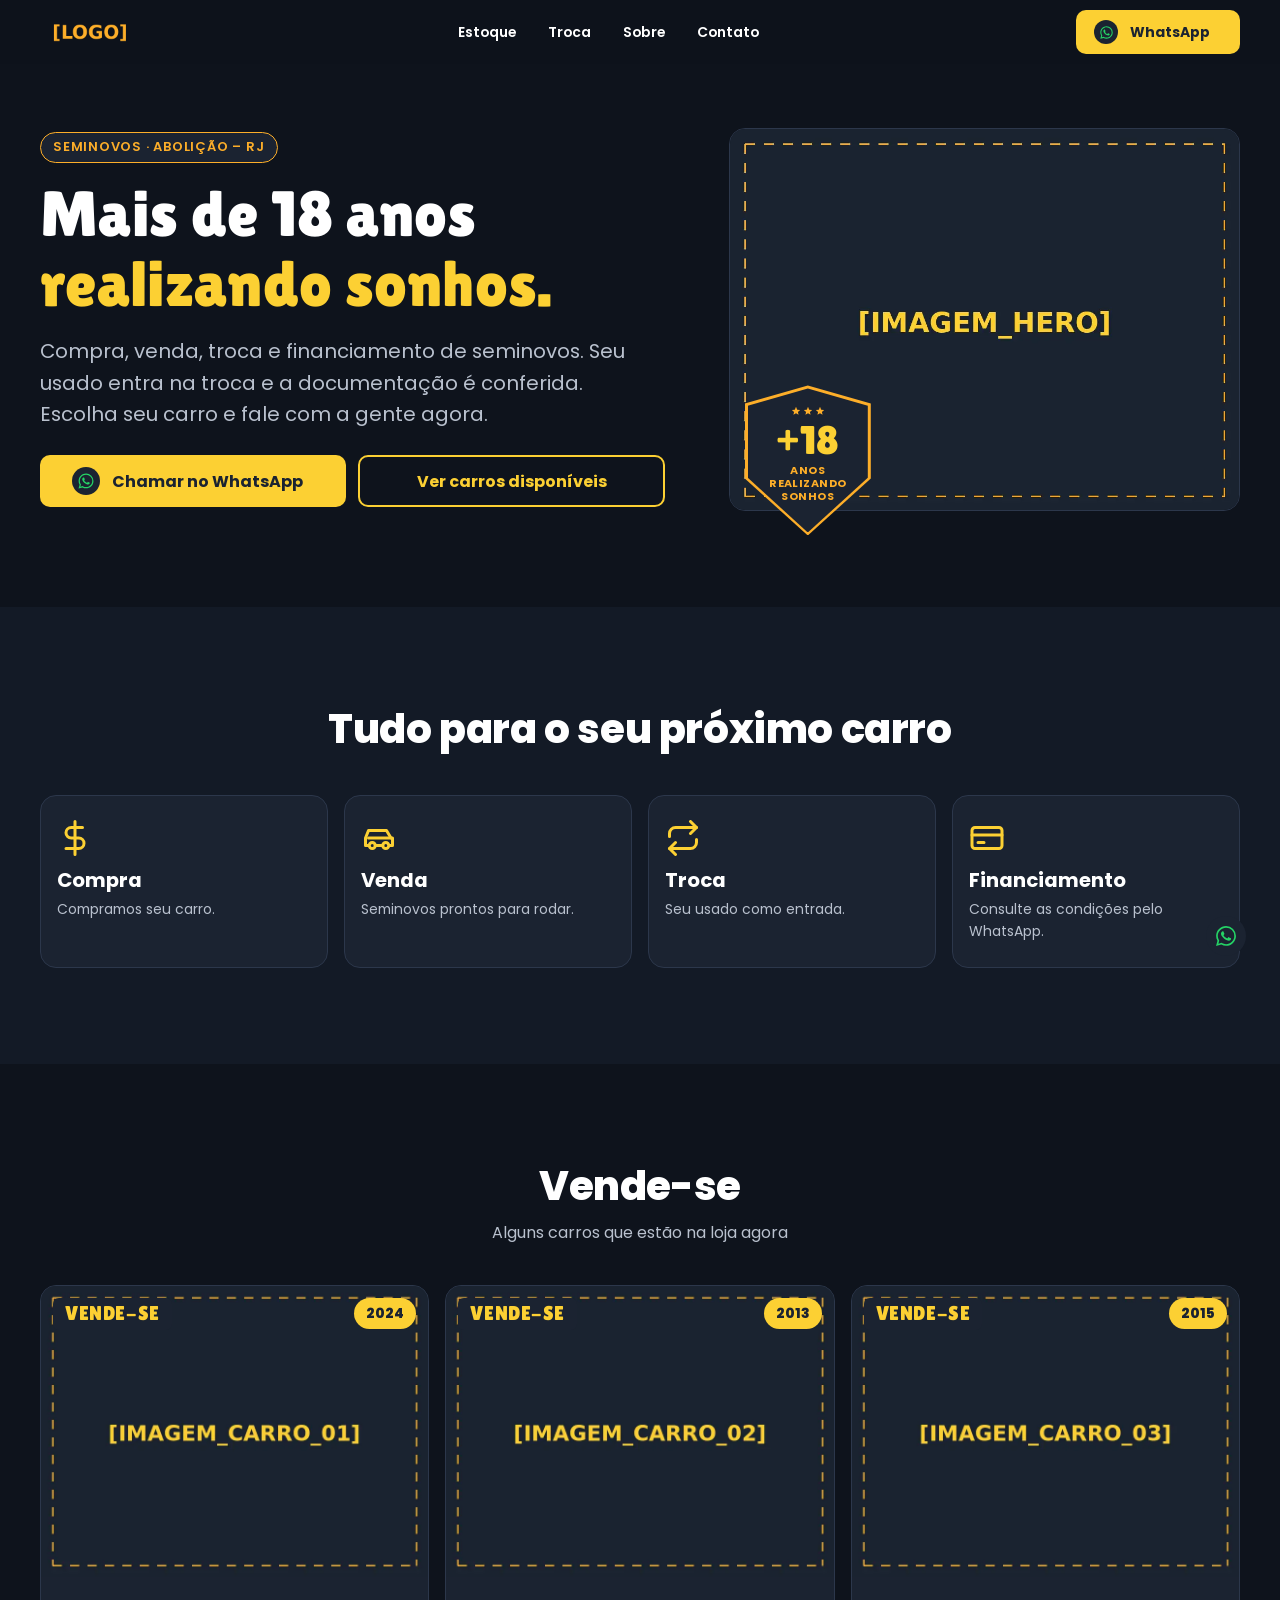
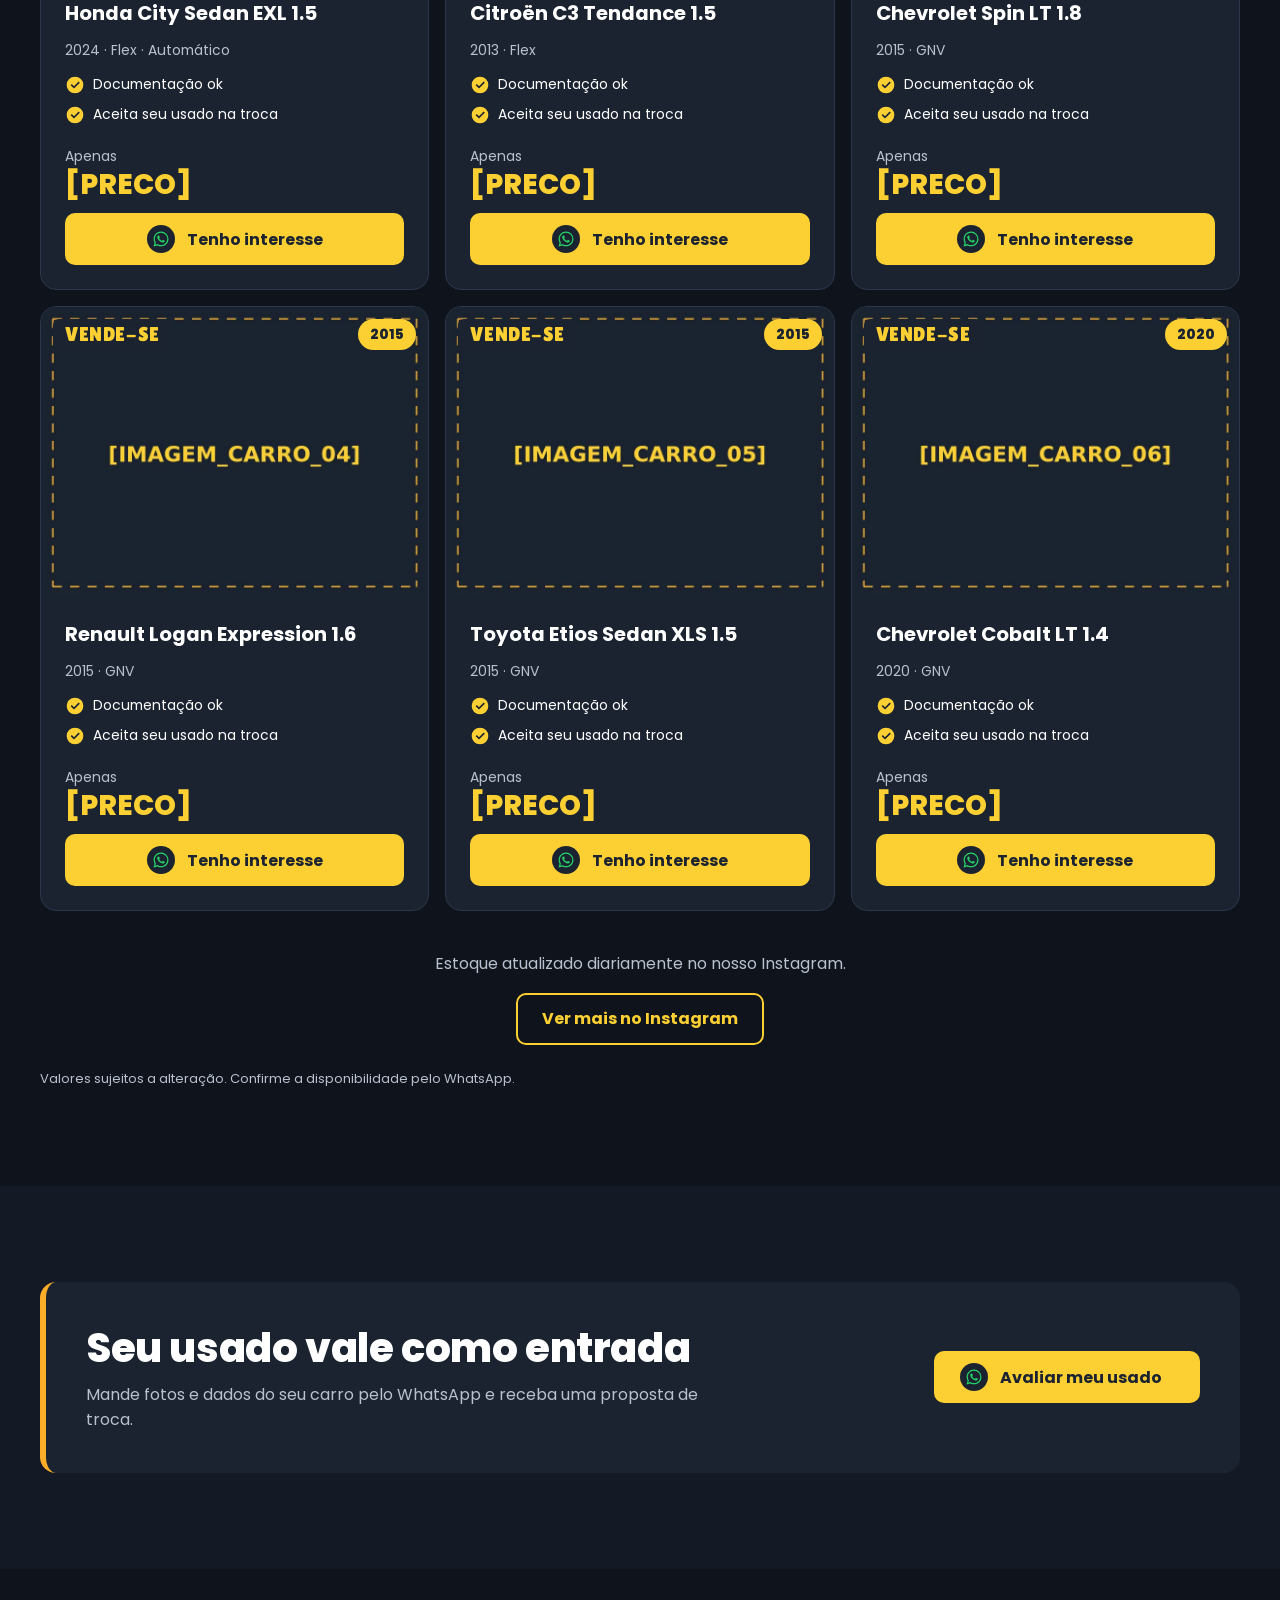
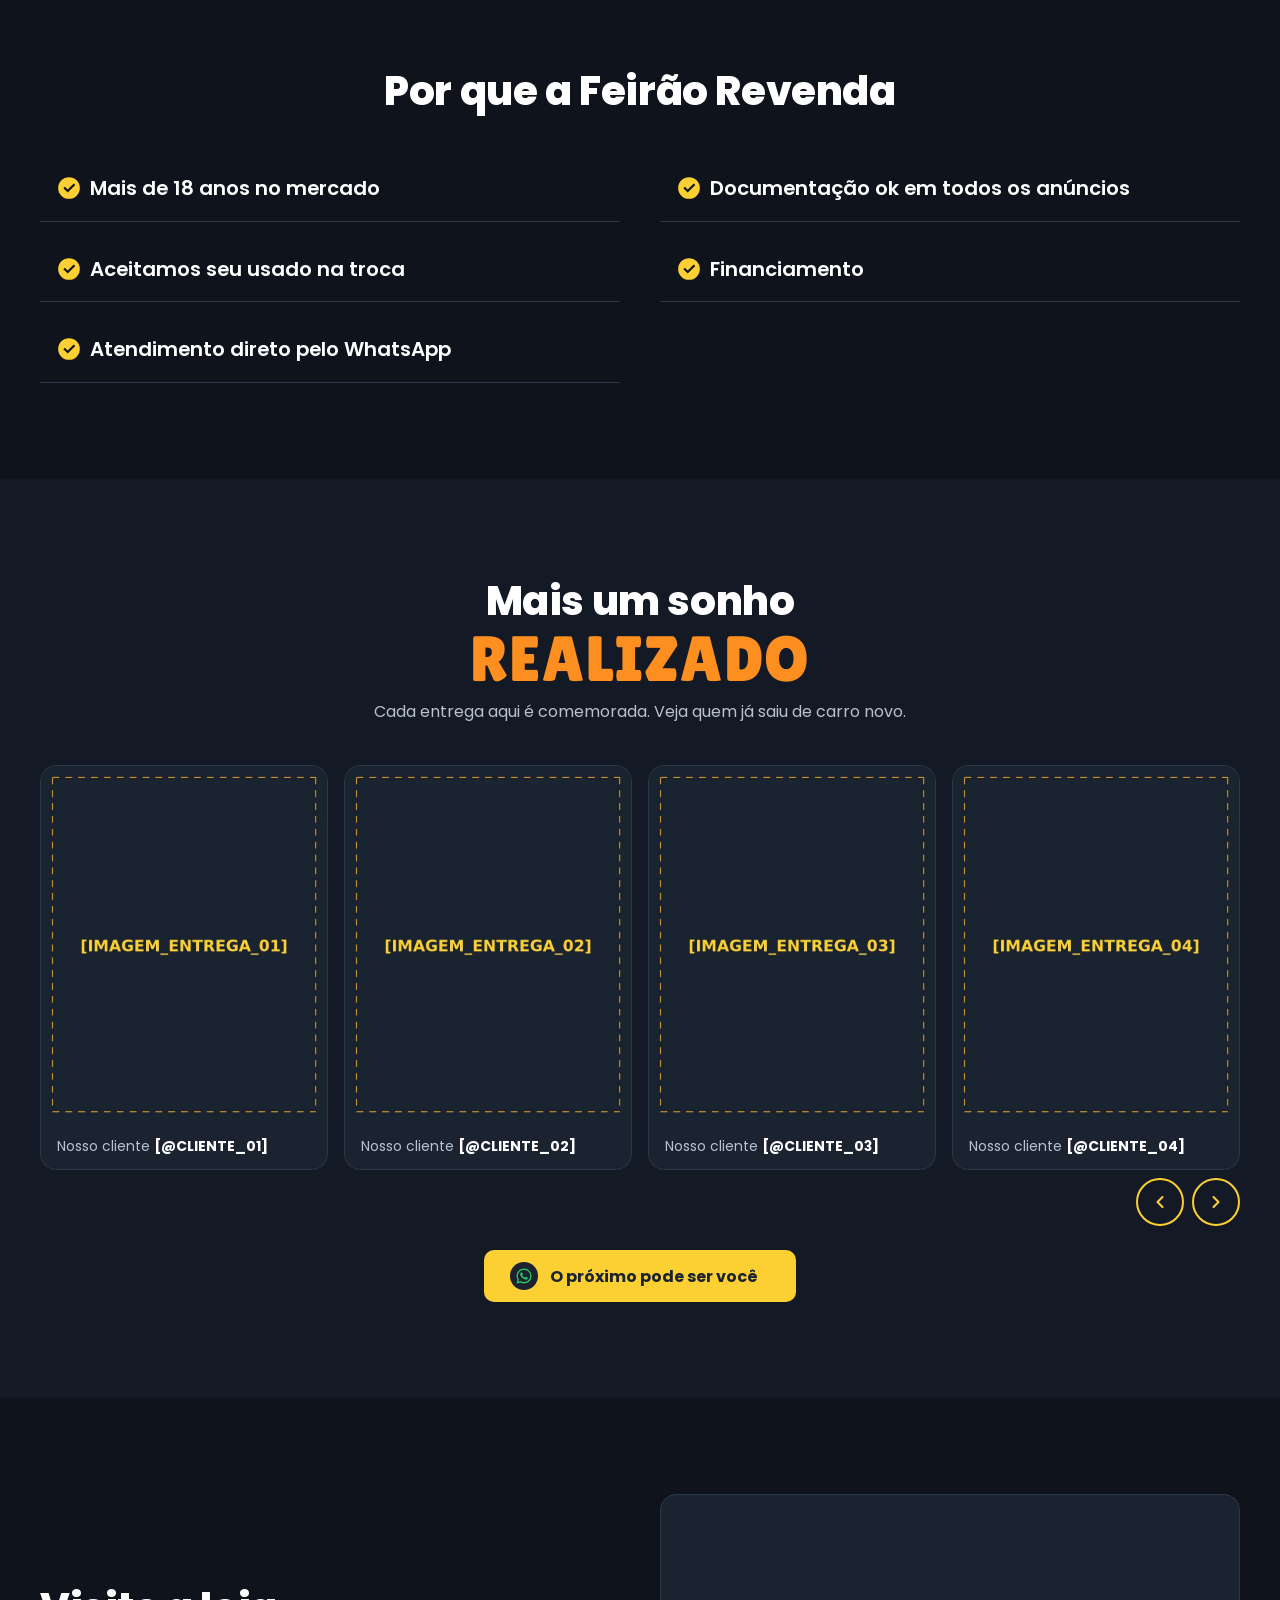
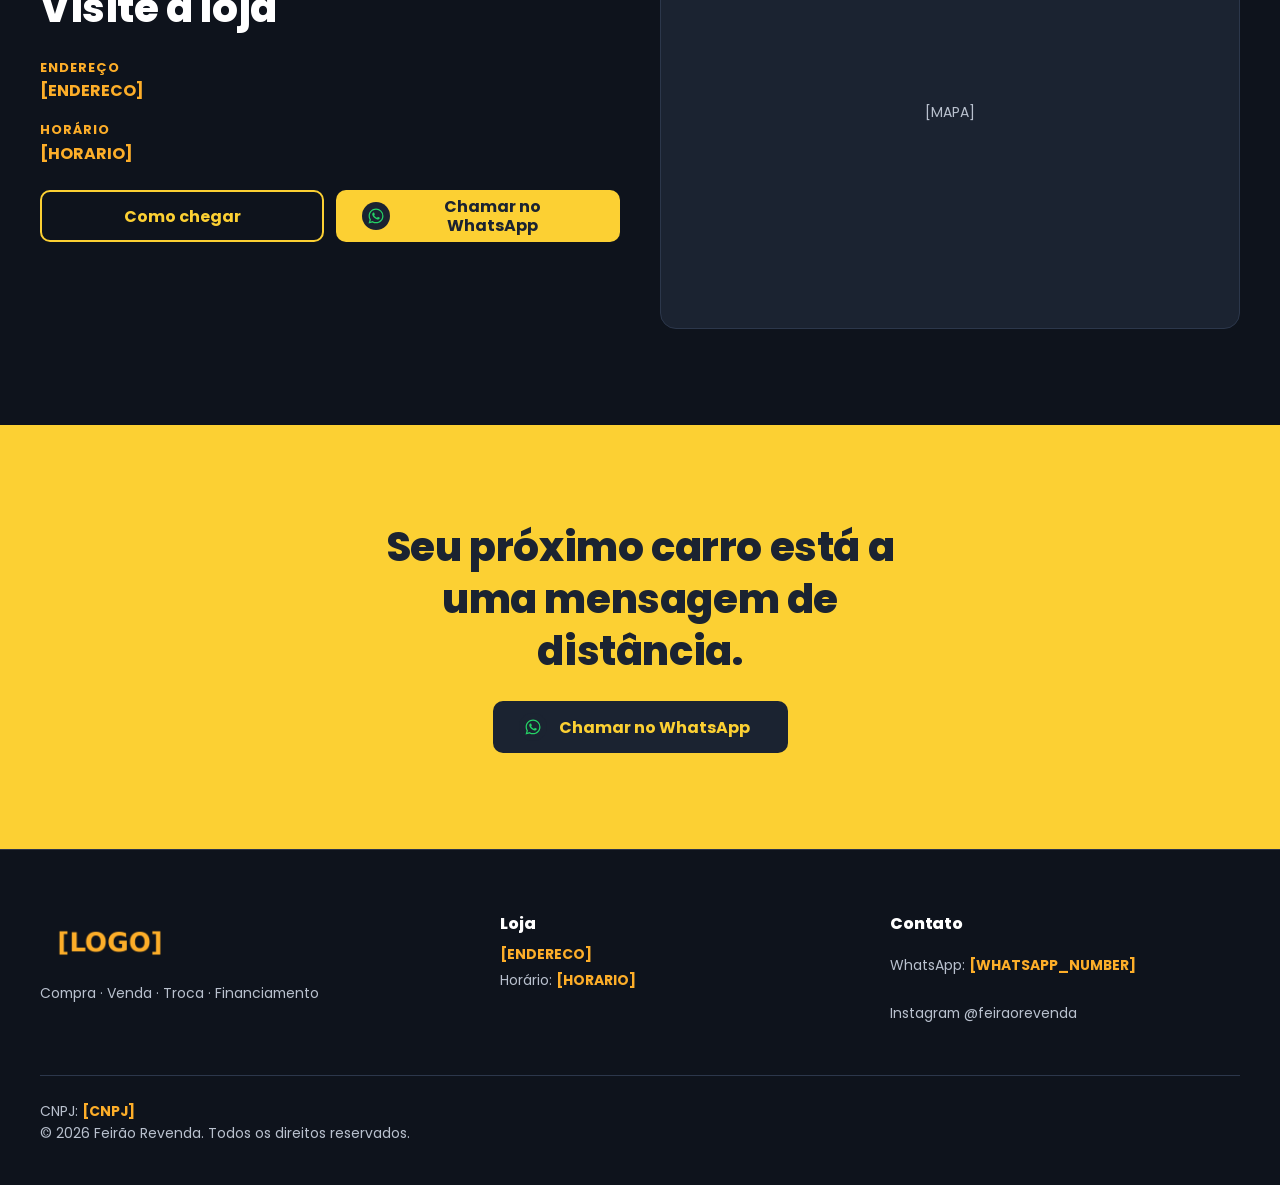
==== commit 6a15cd7d: "Show only field names for pending store data Address, prices, logo and all photos now display bracke" ====
--- a/feirao-revenda/index.html
+++ b/feirao-revenda/index.html
@@ -37,11 +37,6 @@
     "slogan": "Mais de 18 anos realizando sonhos",
     "description": "Compra, venda, troca e financiamento de carros seminovos.",
     "image": "img/logo.png",
-    "address": {
-      "@type": "PostalAddress",
-      "streetAddress": "Av. Dom Hélder Câmara, 7522",
-      "addressCountry": "BR"
-    },
     "sameAs": ["https://www.instagram.com/feiraorevenda/"]
   }
   </script>
@@ -491,7 +486,7 @@
           <div class="media media--4x3">
             <!-- [FOTO NECESSÁRIA] foto real do galpão ou de um carro do estoque: img/hero.webp (960×720) -->
             <img src="img/hero.webp" alt="Pátio da Feirão Revenda com carros seminovos" width="960" height="720" fetchpriority="high" decoding="async">
-            <span class="media__fallback">[IMAGEM_HERO] img/hero.webp</span>
+            <span class="media__fallback">[IMAGEM_HERO]</span>
           </div>
           <div class="seal-wrap">
             <div class="seal">
@@ -626,7 +621,7 @@
           <dl>
             <div>
               <dt>Endereço</dt>
-              <dd data-endereco>Av. Dom Hélder Câmara, 7522 – Abolição, Rio de Janeiro – RJ</dd>
+              <dd data-endereco><span class="placeholder">[ENDERECO]</span></dd>
             </div>
             <div>
               <dt>Horário</dt>
@@ -634,7 +629,7 @@
             </div>
           </dl>
           <div class="visit__ctas">
-            <a class="btn btn--secondary" id="link-mapa" href="https://www.google.com/maps/search/?api=1&amp;query=Av.%20Dom%20H%C3%A9lder%20C%C3%A2mara%2C%207522%20Aboli%C3%A7%C3%A3o%20Rio%20de%20Janeiro" target="_blank" rel="noopener noreferrer">Como chegar<span class="visually-hidden"> (abre o Google Maps)</span></a>
+            <a class="btn btn--secondary" id="link-mapa" href="https://www.google.com/maps/search/?api=1&amp;query=%5BENDERECO%5D" target="_blank" rel="noopener noreferrer">Como chegar<span class="visually-hidden"> (abre o Google Maps)</span></a>
             <a class="btn btn--primary" data-wa="contato" href="https://wa.me/[WHATSAPP_NUMBER]" target="_blank" rel="noopener noreferrer">
               <span class="wa-icon"><svg aria-hidden="true"><use href="#i-wa"/></svg></span>
               Chamar no WhatsApp<span class="visually-hidden"> (abre o WhatsApp)</span>
@@ -642,7 +637,7 @@
           </div>
         </div>
         <!-- Mapa: o iframe só é criado quando a seção aparece na tela -->
-        <div class="map" id="mapa" aria-label="Mapa da localização da loja">Carregando mapa…</div>
+        <div class="map" id="mapa" aria-label="Mapa da localização da loja">[MAPA]</div>
       </div>
     </section>
 
@@ -669,7 +664,7 @@
         <div>
           <h2>Loja</h2>
           <ul role="list">
-            <li data-endereco>Av. Dom Hélder Câmara, 7522 – Abolição, Rio de Janeiro – RJ</li>
+            <li data-endereco><span class="placeholder">[ENDERECO]</span></li>
             <li>Horário: <span data-horario><span class="placeholder">[HORARIO]</span></span></li>
           </ul>
         </div>
@@ -708,18 +703,18 @@
        CONFIGURAÇÃO — edite aqui
        ========================================================= */
     var WHATSAPP = '[WHATSAPP_NUMBER]'; // [INFORMAÇÃO NECESSÁRIA] 55 + DDD + número, só dígitos (ex.: 5521900000000)
-    var ENDERECO = 'Av. Dom Hélder Câmara, 7522 – Abolição, Rio de Janeiro – RJ'; // confirmar complemento, cidade e CEP
+    var ENDERECO = '[ENDERECO]'; // [INFORMAÇÃO NECESSÁRIA] endereço completo com complemento, cidade e CEP
     var HORARIO = '[HORARIO]'; // [INFORMAÇÃO NECESSÁRIA] ex.: 'Seg. a sex. 9h–18h · Sáb. 9h–14h'
     var INSTAGRAM = 'https://www.instagram.com/feiraorevenda/';
 
-    // Estoque: os cards são gerados a partir daqui. Preços vindos do Instagram (confirmar antes de publicar).
+    // Estoque: os cards são gerados a partir daqui. preco: número (ex.: 84999.99) ou '[PRECO]' enquanto não confirmado.
     var carros = [
-      { modelo: 'Honda City Sedan EXL 1.5', ano: '2024', comb: 'Flex', cambio: 'Automático', preco: 84999.99, foto: 'img/city.webp' },
-      { modelo: 'Citroën C3 Tendance 1.5', ano: '2013', comb: 'Flex', cambio: '', preco: 32999.99, foto: 'img/c3.webp' },
-      { modelo: 'Chevrolet Spin LT 1.8', ano: '2015', comb: 'GNV', cambio: '', preco: 35999.99, foto: 'img/spin.webp' },
-      { modelo: 'Renault Logan Expression 1.6', ano: '2015', comb: 'GNV', cambio: '', preco: 29999.99, foto: 'img/logan.webp' },
-      { modelo: 'Toyota Etios Sedan XLS 1.5', ano: '2015', comb: 'GNV', cambio: '', preco: 29999.99, foto: 'img/etios.webp' },
-      { modelo: 'Chevrolet Cobalt LT 1.4', ano: '2020', comb: 'GNV', cambio: '', preco: 43999.99, foto: 'img/cobalt.webp' }
+      { modelo: 'Honda City Sedan EXL 1.5', ano: '2024', comb: 'Flex', cambio: 'Automático', preco: '[PRECO]', foto: 'img/city.webp' },
+      { modelo: 'Citroën C3 Tendance 1.5', ano: '2013', comb: 'Flex', cambio: '', preco: '[PRECO]', foto: 'img/c3.webp' },
+      { modelo: 'Chevrolet Spin LT 1.8', ano: '2015', comb: 'GNV', cambio: '', preco: '[PRECO]', foto: 'img/spin.webp' },
+      { modelo: 'Renault Logan Expression 1.6', ano: '2015', comb: 'GNV', cambio: '', preco: '[PRECO]', foto: 'img/logan.webp' },
+      { modelo: 'Toyota Etios Sedan XLS 1.5', ano: '2015', comb: 'GNV', cambio: '', preco: '[PRECO]', foto: 'img/etios.webp' },
+      { modelo: 'Chevrolet Cobalt LT 1.4', ano: '2020', comb: 'GNV', cambio: '', preco: '[PRECO]', foto: 'img/cobalt.webp' }
     ];
 
     // Entregas: [INFORMAÇÃO NECESSÁRIA] fotos reais + @ do cliente (com autorização)
@@ -802,11 +797,12 @@
     (function renderCarros() {
       var list = document.getElementById('lista-carros');
       if (!list) return;
-      carros.forEach(function (c) {
-        var preco = brl.format(c.preco);
+      carros.forEach(function (c, i) {
+        var temPreco = typeof c.preco === 'number';
+        var preco = temPreco ? brl.format(c.preco) : c.preco;
         var li = el('li');
         var card = el('article', 'car-card');
-        var m = media(c.foto, c.modelo + ' ' + c.ano, 'media--4x3', 800, 600, c.modelo + ' ' + c.ano);
+        var m = media(c.foto, c.modelo + ' ' + c.ano, 'media--4x3', 800, 600, '[IMAGEM_CARRO_0' + (i + 1) + ']');
         m.appendChild(el('span', 'car-card__tag', 'VENDE-SE'));
         var year = el('span', 'car-card__year', c.ano);
         year.setAttribute('aria-hidden', 'true');
@@ -829,7 +825,7 @@
         price.appendChild(el('small', null, 'Apenas'));
         price.appendChild(el('strong', null, preco));
         body.appendChild(price);
-        var msg = 'Olá! Vi no site o ' + c.modelo + ' ' + c.ano + ' por ' + preco + '. Ainda está disponível?';
+        var msg = 'Olá! Vi no site o ' + c.modelo + ' ' + c.ano + (temPreco ? ' por ' + preco : '') + '. Ainda está disponível?';
         var btn = waButton('Tenho interesse', 'card', msg, 'btn--block');
         btn.setAttribute('aria-label', 'Tenho interesse no ' + c.modelo + ' ' + c.ano + ' (abre o WhatsApp)');
         body.appendChild(btn);
@@ -848,7 +844,7 @@
       entregas.forEach(function (e, i) {
         var li = el('li');
         var fig = el('figure', 'delivery');
-        fig.appendChild(media(e.foto, 'Entrega de carro ao cliente ' + e.cliente, 'media--4x5', 800, 1000, '[FOTO_ENTREGA_0' + (i + 1) + ']'));
+        fig.appendChild(media(e.foto, 'Entrega de carro ao cliente ' + e.cliente, 'media--4x5', 800, 1000, '[IMAGEM_ENTREGA_0' + (i + 1) + ']'));
         var cap = el('figcaption');
         cap.appendChild(document.createTextNode('Nosso cliente '));
         cap.appendChild(el('strong', null, e.cliente));
@@ -874,7 +870,9 @@
       if (a) track(a.getAttribute('data-wa'));
     });
 
-    document.querySelectorAll('[data-endereco]').forEach(function (n) { n.textContent = ENDERECO; });
+    if (!isPlaceholder(ENDERECO)) {
+      document.querySelectorAll('[data-endereco]').forEach(function (n) { n.textContent = ENDERECO; });
+    }
     if (!isPlaceholder(HORARIO)) {
       document.querySelectorAll('[data-horario]').forEach(function (n) { n.textContent = HORARIO; });
     }
@@ -944,6 +942,7 @@
         box.textContent = '';
         box.appendChild(f);
       }
+      if (isPlaceholder(ENDERECO)) { box.textContent = '[MAPA]'; return; }
       if (!('IntersectionObserver' in window)) { load(); return; }
       var io = new IntersectionObserver(function (entries) {
         if (entries[0].isIntersecting) { io.disconnect(); load(); }
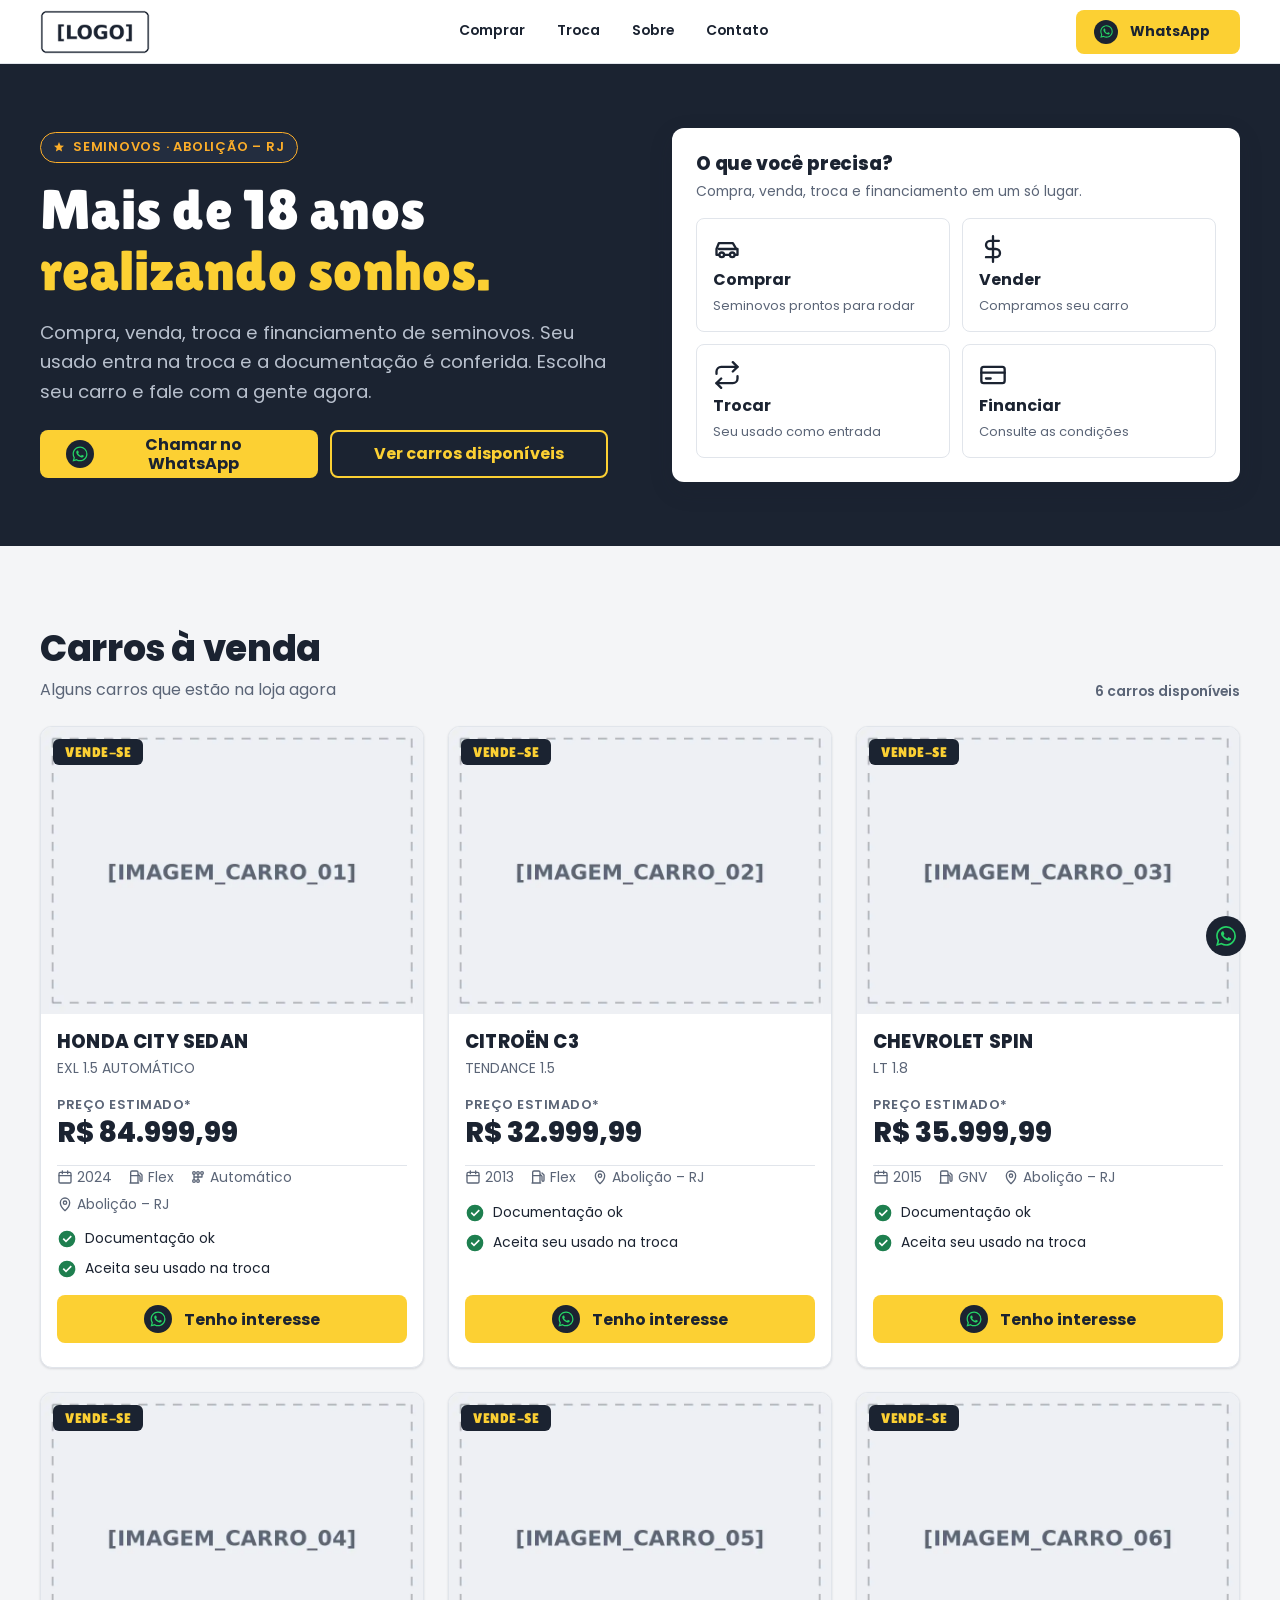
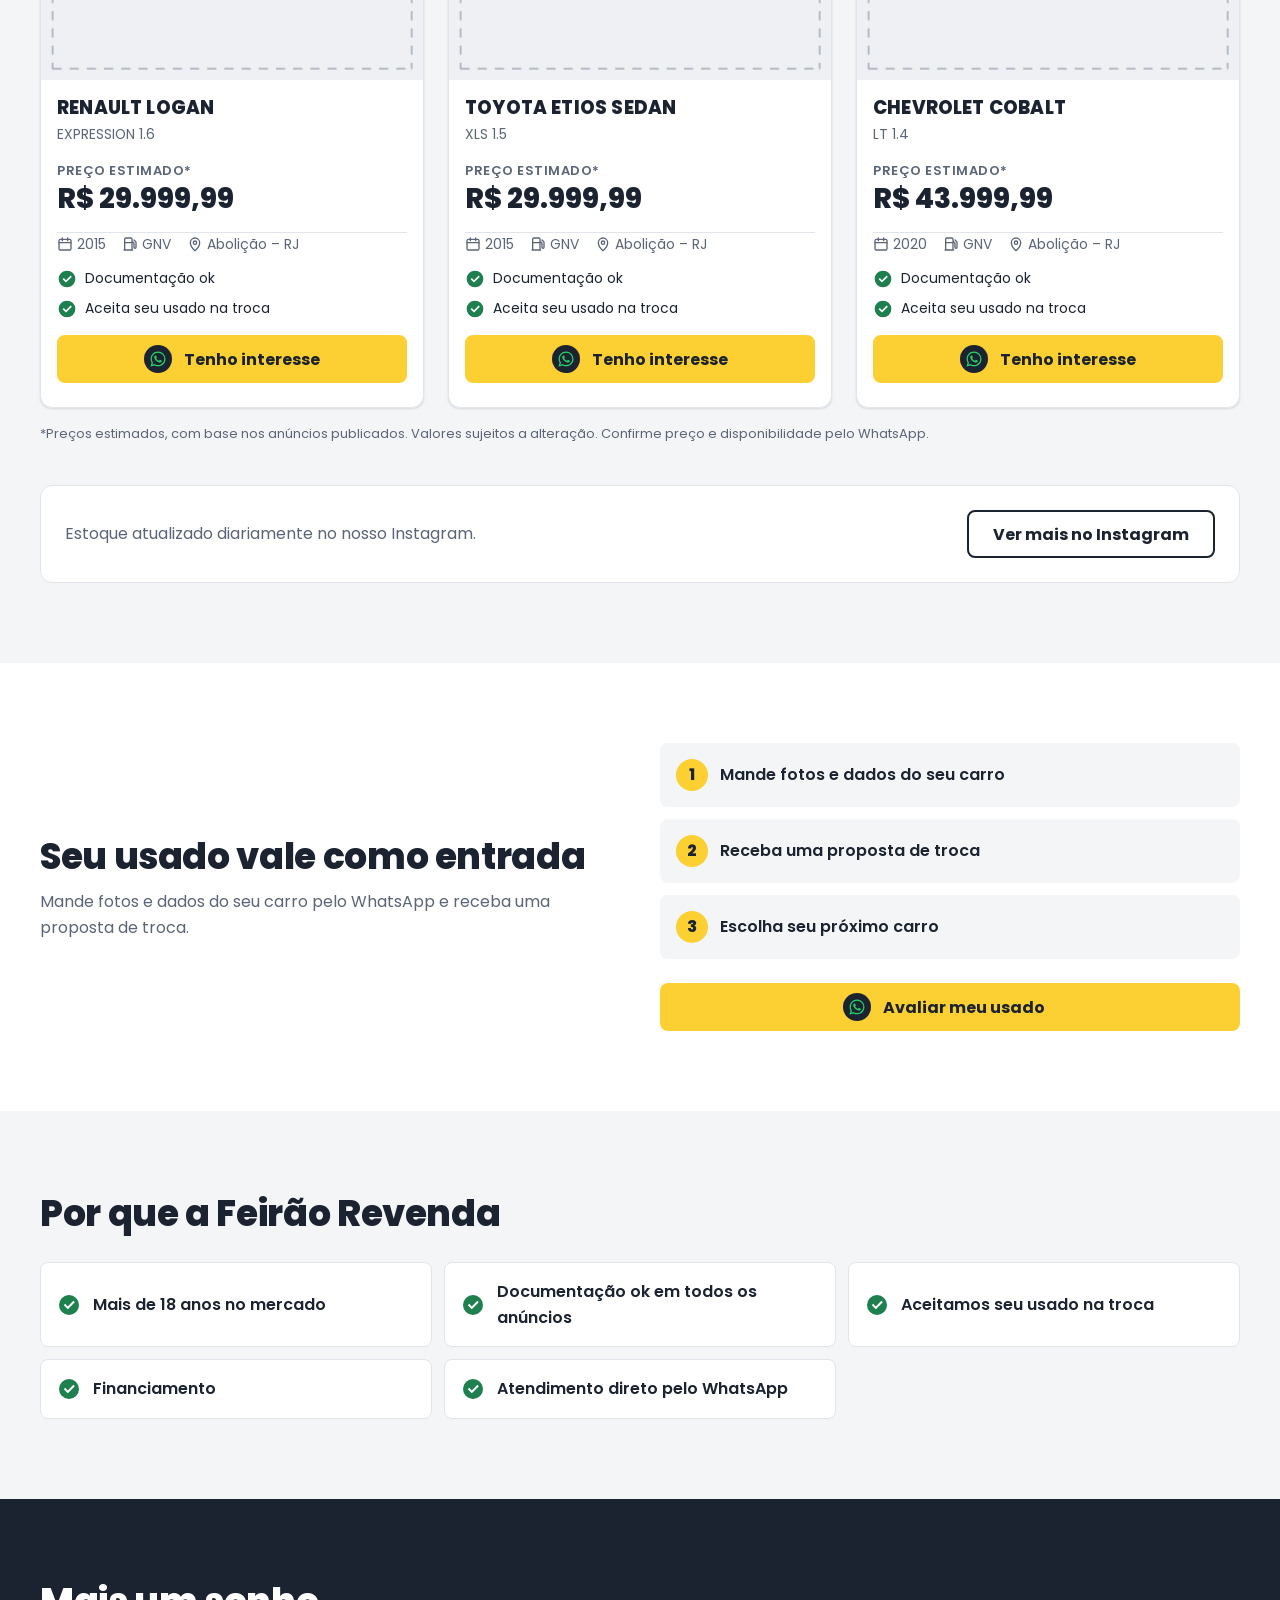
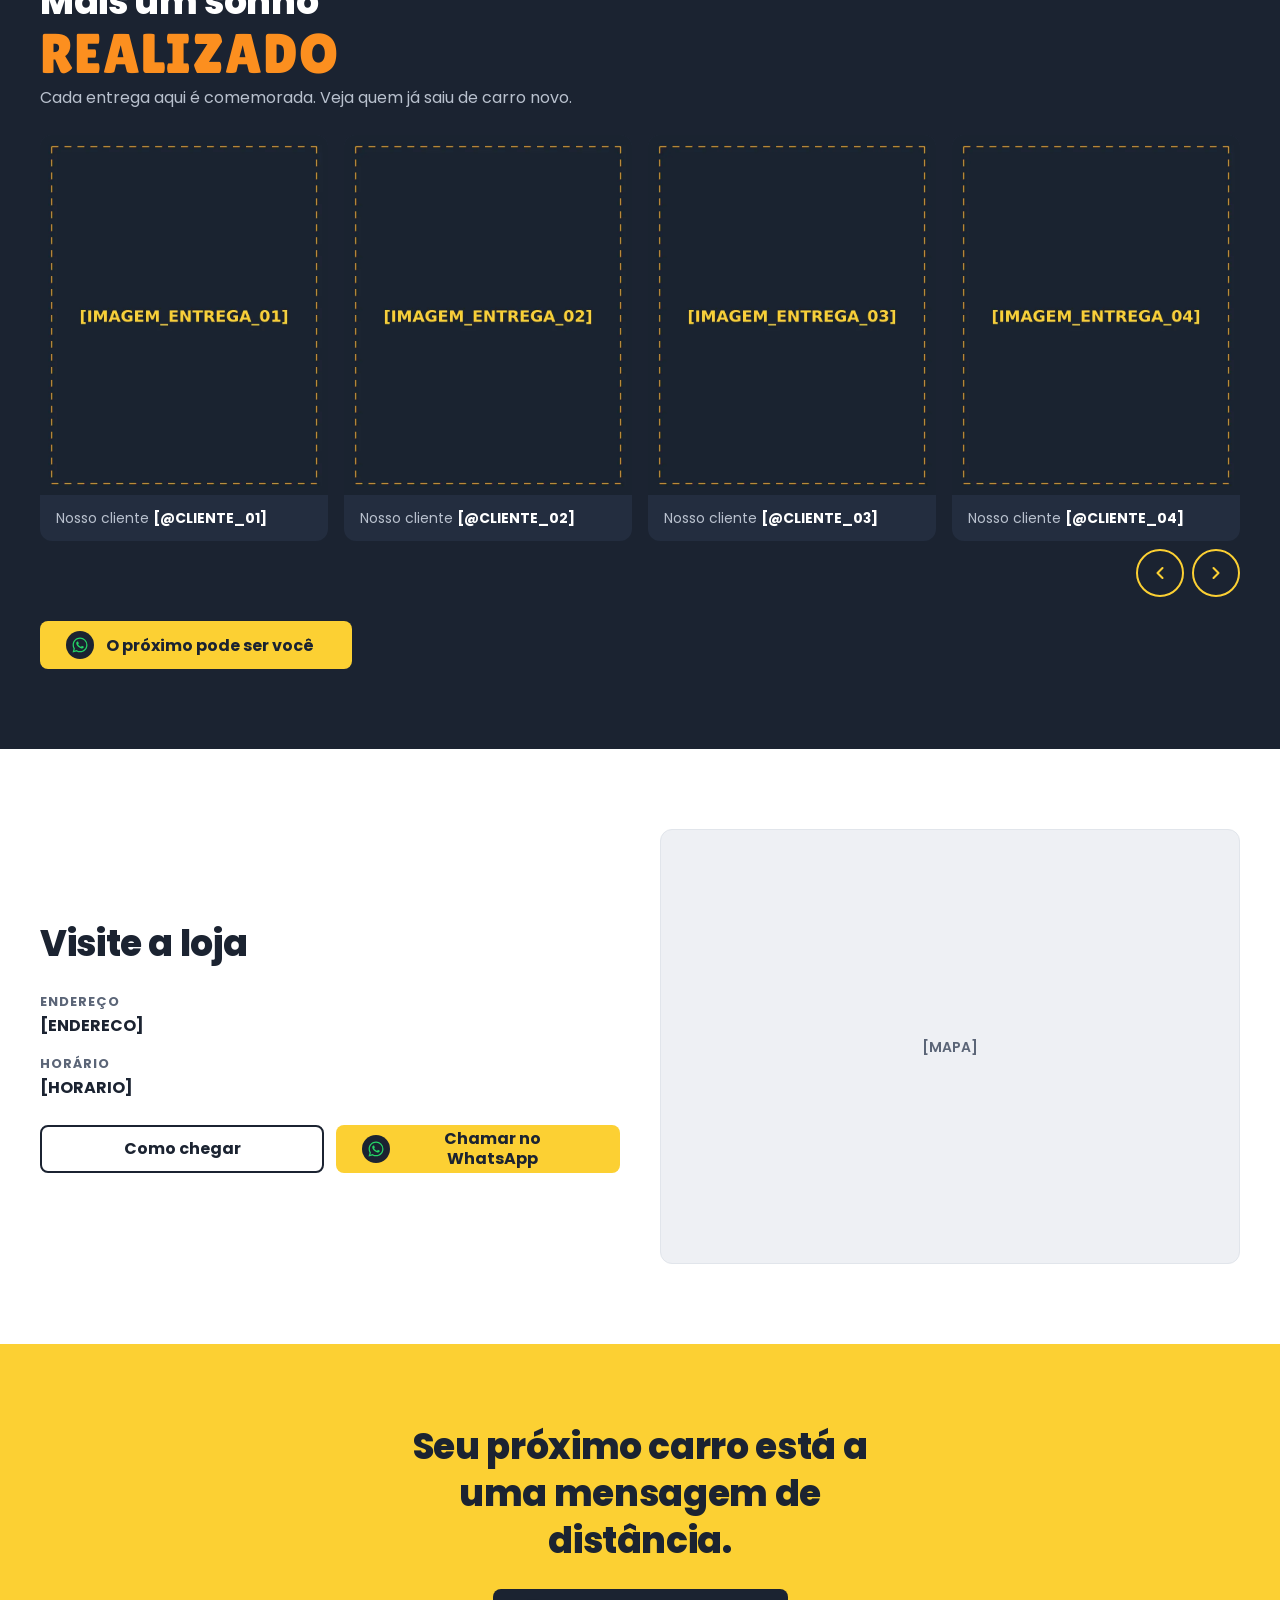
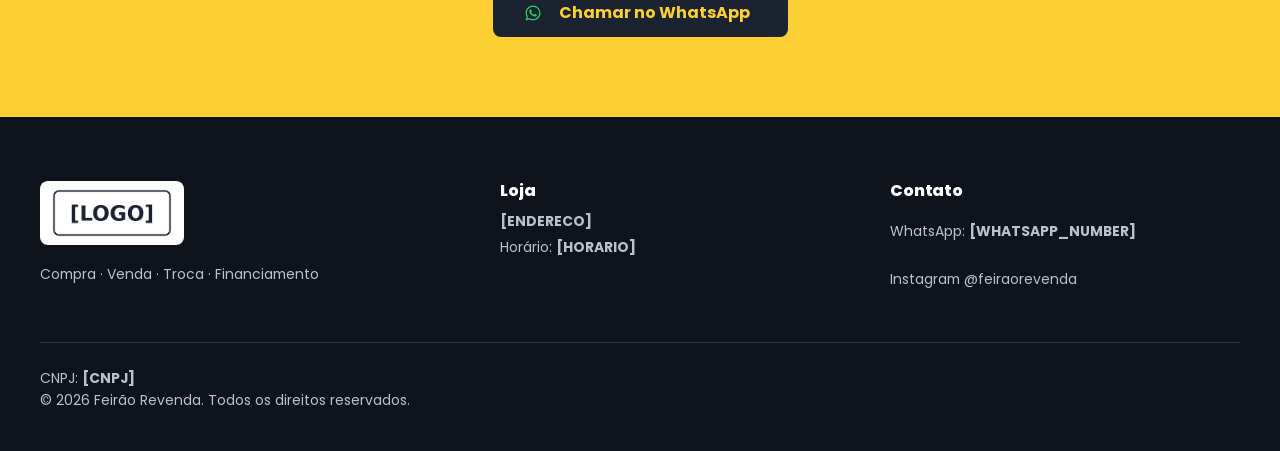
==== commit 111a1916: "Redesign Feirão Revenda page as a marketplace-style layout Webmotors-inspired light layout: white he" ====
--- a/feirao-revenda/index.html
+++ b/feirao-revenda/index.html
@@ -5,7 +5,7 @@
   <meta name="viewport" content="width=device-width, initial-scale=1">
   <title>Feirão Revenda | Seminovos na Abolição – RJ | Compra, Venda e Troca</title>
   <meta name="description" content="Há mais de 18 anos realizando sonhos. Seminovos com documentação ok, aceitamos seu usado na troca e financiamos. Fale pelo WhatsApp.">
-  <meta name="theme-color" content="#0E131C">
+  <meta name="theme-color" content="#1B2331">
   <!-- [DOMINIO]: quando o domínio estiver definido, descomente e preencha.
   <link rel="canonical" href="https://[DOMINIO]/">
   <meta property="og:url" content="https://[DOMINIO]/">
@@ -23,7 +23,6 @@
   <meta name="twitter:card" content="summary_large_image">
 
   <link rel="icon" href="img/logo.png" type="image/png">
-  <link rel="preload" as="image" href="img/hero.webp" fetchpriority="high">
 
   <link rel="preconnect" href="https://fonts.googleapis.com">
   <link rel="preconnect" href="https://fonts.gstatic.com" crossorigin>
@@ -44,37 +43,44 @@
   <style>
     /* =========================================================
        1. TOKENS
+       Layout de marketplace (referência: Webmotors) com as cores da marca.
        ========================================================= */
     :root {
-      /* Cores (SPEC item 5) */
-      --color-background: #0E131C;
-      --color-background-alt: #131A26;
-      --color-surface: #1B2331;
-      --color-surface-2: #232D3F;
-      --color-primary: #FCD033;          /* ação, preços, destaques */
-      --color-primary-hover: #EDC330;    /* primária escurecida ~6% */
+      /* Cores */
+      --color-background: #F4F5F7;       /* página (cinza claro de marketplace) */
+      --color-surface: #FFFFFF;          /* cards, header */
+      --color-surface-2: #EEF0F4;        /* fundo de foto / hover */
+      --color-brand: #1B2331;            /* marinho da marca: faixas, textos fortes */
+      --color-brand-dark: #0E131C;       /* rodapé */
+      --color-brand-2: #232D3F;          /* superfície sobre marinho */
+      --color-primary: #FCD033;          /* ação (botões) */
+      --color-primary-hover: #EDC330;
       --color-primary-contrast: #1B2331;
-      --color-secondary: #FDAE29;        /* dourado: bordas, selos, estrelas */
-      --color-accent: #FCD033;           /* foco */
-      --color-celebration: #FC8F1F;      /* SOMENTE "REALIZADO" */
-      --color-text: #FFFFFF;
-      --color-muted: #B9C1CE;
-      --color-border: #2C374B;
+      --color-secondary: #FDAE29;        /* dourado: detalhes sobre fundo escuro */
+      --color-accent: #1B2331;           /* foco sobre fundo claro */
+      --color-accent-dark: #FCD033;      /* foco sobre fundo escuro */
+      --color-celebration: #FC8F1F;      /* SOMENTE "REALIZADO" (sobre marinho) */
+      --color-text: #1B2331;
+      --color-muted: #5B6577;
+      --color-text-inverse: #FFFFFF;
+      --color-muted-inverse: #B9C1CE;
+      --color-border: #E1E5EB;
+      --color-border-dark: #2C374B;
       --color-success: #25D366;          /* ícone do WhatsApp */
-      --color-error: #FF6B6B;
-      --color-header: rgba(14, 19, 28, 0.9);
-      --color-overlay: rgba(14, 19, 28, 0.55);
+      --color-ok: #1E7F4F;               /* check "Documentação ok" (AA sobre branco) */
+      --color-header: rgba(255, 255, 255, 0.94);
+      --color-bar: rgba(255, 255, 255, 0.96);
 
       /* Tipografia */
       --font-display: "Lilita One", "Arial Black", system-ui, sans-serif;
       --font-body: "Poppins", system-ui, -apple-system, "Segoe UI", sans-serif;
-      --fs-xs: 0.8125rem;                                   /* 13px */
-      --fs-sm: clamp(0.8125rem, 0.79rem + 0.1vw, 0.875rem); /* 13–14 */
-      --fs-base: 1rem;                                      /* 16 */
-      --fs-md: clamp(1.125rem, 1.08rem + 0.2vw, 1.25rem);   /* 18–20 */
-      --fs-price: clamp(1.5rem, 1.4rem + 0.5vw, 1.75rem);   /* 24–28 */
-      --fs-xl: clamp(1.75rem, 1.4rem + 1.6vw, 2.5rem);      /* 28–40 */
-      --fs-2xl: clamp(2.5rem, 1.9rem + 2.8vw, 4rem);        /* 40–64 */
+      --fs-xs: 0.8125rem;
+      --fs-sm: clamp(0.8125rem, 0.79rem + 0.1vw, 0.875rem);
+      --fs-base: 1rem;
+      --fs-md: clamp(1.0625rem, 1.03rem + 0.15vw, 1.1875rem);
+      --fs-price: clamp(1.5rem, 1.4rem + 0.5vw, 1.75rem);
+      --fs-xl: clamp(1.625rem, 1.3rem + 1.4vw, 2.25rem);
+      --fs-2xl: clamp(2.25rem, 1.7rem + 2.6vw, 3.5rem);
       --lh-tight: 1.1;
       --lh-snug: 1.3;
       --lh-base: 1.6;
@@ -87,15 +93,15 @@
       --space-lg: 1.5rem;
       --space-xl: 2.5rem;
       --space-2xl: 4rem;
-      --section-padding: 4rem;            /* 64px → 96px no desktop */
+      --section-padding: 3.5rem;
 
       /* Forma e profundidade */
       --radius-sm: 6px;
-      --radius-md: 10px;
-      --radius-lg: 16px;
+      --radius-md: 8px;
+      --radius-lg: 12px;
       --radius-pill: 999px;
-      --shadow-sm: 0 2px 10px rgba(0, 0, 0, 0.25);
-      --shadow-md: 0 10px 30px rgba(0, 0, 0, 0.4);
+      --shadow-sm: 0 1px 3px rgba(27, 35, 49, 0.08), 0 1px 2px rgba(27, 35, 49, 0.06);
+      --shadow-md: 0 8px 24px rgba(27, 35, 49, 0.14);
       --border-strong: 2px;
 
       /* Layout e movimento */
@@ -103,8 +109,8 @@
       --gutter: 1rem;
       --header-height: 4rem;
       --tap: 48px;
-      --btn-height: 52px;
-      --stickybar-height: 4.75rem;
+      --btn-height: 48px;
+      --stickybar-height: 4.5rem;
       --transition: 150ms ease;
       --transition-bar: 200ms ease;
     }
@@ -114,11 +120,11 @@
        ========================================================= */
     *, *::before, *::after { box-sizing: border-box; }
     * { margin: 0; }
-    html { -webkit-text-size-adjust: 100%; scroll-behavior: smooth; scroll-padding-top: var(--header-height); }
+    html { -webkit-text-size-adjust: 100%; scroll-behavior: smooth; scroll-padding-top: calc(var(--header-height) + var(--space-md)); }
     img, svg, video, iframe { max-width: 100%; display: block; }
     img { height: auto; }
     button { font: inherit; color: inherit; cursor: pointer; }
-    ul[role="list"] { list-style: none; padding: 0; }
+    ul[role="list"], ol[role="list"] { list-style: none; padding: 0; }
 
     /* =========================================================
        3. BASE
@@ -129,23 +135,25 @@
       line-height: var(--lh-base);
       color: var(--color-text);
       background: var(--color-background);
-      overflow-x: hidden;
       -webkit-font-smoothing: antialiased;
     }
     h1, h2, h3 { line-height: var(--lh-snug); overflow-wrap: anywhere; }
     h2 { font-size: var(--fs-xl); font-weight: 800; letter-spacing: -0.01em; }
     p { max-width: 62ch; }
-    a { color: var(--color-primary); }
+    a { color: inherit; }
     :focus-visible { outline: 3px solid var(--color-accent); outline-offset: 3px; border-radius: var(--radius-sm); }
+    .on-dark :focus-visible { outline-color: var(--color-accent-dark); }
 
     /* =========================================================
        4. LAYOUT
        ========================================================= */
     .container { width: min(100% - 2 * var(--gutter), var(--container)); margin-inline: auto; }
     .section { padding-block: var(--section-padding); }
-    .section--alt { background: var(--color-background-alt); }
-    .section__head { margin-bottom: var(--space-xl); }
-    .section__head p { color: var(--color-muted); margin-top: var(--space-xs); }
+    .section--white { background: var(--color-surface); }
+    .section--brand { background: var(--color-brand); color: var(--color-text-inverse); }
+    .section__head { margin-bottom: var(--space-lg); }
+    .section__head p { color: var(--color-muted); margin-top: var(--space-2xs); }
+    .section--brand .section__head p { color: var(--color-muted-inverse); }
 
     /* =========================================================
        5. COMPONENTES
@@ -162,16 +170,16 @@
     .btn:active { transform: scale(.98); }
     .btn--primary { background: var(--color-primary); color: var(--color-primary-contrast); }
     .btn--primary:hover { background: var(--color-primary-hover); }
-    .btn--secondary { background: transparent; color: var(--color-primary); border-color: var(--color-primary); }
+    .btn--secondary { background: transparent; color: var(--color-brand); border-color: var(--color-brand); }
     .btn--secondary:hover { background: var(--color-surface-2); }
-    .btn--dark { background: var(--color-primary-contrast); color: var(--color-primary); }
-    .btn--dark:hover { background: var(--color-surface-2); }
+    .on-dark .btn--secondary { color: var(--color-primary); border-color: var(--color-primary); }
+    .on-dark .btn--secondary:hover { background: var(--color-brand-2); }
+    .btn--dark { background: var(--color-brand); color: var(--color-primary); }
+    .btn--dark:hover { background: var(--color-brand-2); }
     .btn--block { width: 100%; }
-    .btn[aria-disabled="true"] { opacity: .5; pointer-events: none; }
-    /* Ícone do WhatsApp: glifo verde num disco marinho (legível sobre o amarelo) */
     .wa-icon {
       flex: none; width: 28px; height: 28px; border-radius: var(--radius-pill);
-      display: grid; place-items: center; background: var(--color-primary-contrast);
+      display: grid; place-items: center; background: var(--color-brand);
     }
     .wa-icon svg { width: 18px; height: 18px; fill: var(--color-success); }
 
@@ -180,34 +188,35 @@
       display: inline-flex; align-items: center; gap: var(--space-xs);
       padding: var(--space-2xs) var(--space-sm);
       border: 1px solid var(--color-secondary); border-radius: var(--radius-pill);
-      background: var(--color-surface); color: var(--color-secondary);
+      color: var(--color-secondary); background: var(--color-brand-2);
       font-size: var(--fs-xs); font-weight: 600; letter-spacing: .06em; text-transform: uppercase;
     }
-
-    /* Check (lista) */
+    .badge svg { width: 12px; height: 12px; fill: var(--color-secondary); }
+
+    /* Lista com check */
     .checks { display: grid; gap: var(--space-xs); }
     .checks li { display: flex; align-items: flex-start; gap: var(--space-xs); }
-    .checks svg { flex: none; width: 20px; height: 20px; margin-top: 2px; fill: var(--color-primary); }
-
-    /* Header */
+    .checks svg { flex: none; width: 20px; height: 20px; margin-top: 2px; fill: var(--color-ok); }
+
+    /* Header (branco, como marketplace) */
     .site-header {
-      position: fixed; inset: 0 0 auto 0; z-index: 50; height: var(--header-height);
-      background: var(--color-header);
+      position: sticky; top: 0; z-index: 50; height: var(--header-height);
+      background: var(--color-header); border-bottom: 1px solid var(--color-border);
       -webkit-backdrop-filter: blur(10px); backdrop-filter: blur(10px);
       transition: box-shadow var(--transition);
     }
     .site-header.is-scrolled { box-shadow: var(--shadow-md); }
     .site-header .container { height: 100%; display: flex; align-items: center; justify-content: space-between; gap: var(--space-md); }
     .brand { display: inline-flex; align-items: center; min-height: var(--tap); text-decoration: none; }
-    .brand img { height: 40px; width: auto; }
+    .brand img { height: 44px; width: auto; }
     .nav { display: none; }
     .nav a {
       display: inline-flex; align-items: center; min-height: var(--tap); padding-inline: var(--space-sm);
       color: var(--color-text); text-decoration: none; font-weight: 600; font-size: var(--fs-sm);
-      transition: color var(--transition);
-    }
-    .nav a:hover { color: var(--color-primary); }
-    .header-cta { min-height: 44px; padding-inline: var(--space-md) var(--space-md); font-size: var(--fs-sm); }
+      border-bottom: 3px solid transparent; transition: border-color var(--transition);
+    }
+    .nav a:hover { border-color: var(--color-primary); }
+    .header-cta { min-height: 44px; padding-inline: var(--space-md); font-size: var(--fs-sm); }
     .header-cta .wa-icon { width: 24px; height: 24px; }
     .header-cta .wa-icon svg { width: 15px; height: 15px; }
 
@@ -216,7 +225,6 @@
     .media img { width: 100%; height: 100%; object-fit: cover; }
     .media--4x3 { aspect-ratio: 4 / 3; }
     .media--4x5 { aspect-ratio: 4 / 5; }
-    /* Fallback quando a foto não existir */
     .media__fallback {
       display: none; position: absolute; inset: 0; place-items: center; padding: var(--space-md);
       text-align: center; color: var(--color-muted); font-weight: 600; font-size: var(--fs-sm);
@@ -224,39 +232,42 @@
     .media.is-missing img { display: none; }
     .media.is-missing .media__fallback { display: grid; }
 
-    /* Card de carro */
+    /* Card de anúncio (estilo marketplace) */
     .car-card {
       display: flex; flex-direction: column; height: 100%;
       background: var(--color-surface); border: 1px solid var(--color-border); border-radius: var(--radius-lg);
-      overflow: hidden; transition: transform var(--transition), border-color var(--transition);
-    }
-    .car-card:hover { transform: translateY(-2px); border-color: var(--color-primary); }
-    .car-card__tag {
+      overflow: hidden; box-shadow: var(--shadow-sm);
+      transition: transform var(--transition), box-shadow var(--transition);
+    }
+    .car-card:hover { transform: translateY(-2px); box-shadow: var(--shadow-md); }
+    .car-card__chip {
       position: absolute; top: var(--space-sm); left: var(--space-sm); z-index: 1;
       padding: var(--space-2xs) var(--space-sm); border-radius: var(--radius-sm);
-      background: var(--color-primary-contrast); color: var(--color-primary);
-      font-family: var(--font-display); font-size: var(--fs-md); letter-spacing: .03em; line-height: 1.2;
-    }
-    .car-card__year {
-      position: absolute; top: var(--space-sm); right: var(--space-sm); z-index: 1;
-      padding: var(--space-2xs) var(--space-sm); border-radius: var(--radius-pill);
-      background: var(--color-primary); color: var(--color-primary-contrast); font-weight: 800; font-size: var(--fs-sm);
-    }
-    .car-card__body { display: flex; flex-direction: column; gap: var(--space-sm); flex: 1; padding: var(--space-lg); }
-    .car-card__title { font-size: var(--fs-md); font-weight: 700; }
-    .car-card__specs { color: var(--color-muted); font-size: var(--fs-sm); }
-    .car-card .checks { font-size: var(--fs-sm); }
-    .car-card__price { margin-top: auto; padding-top: var(--space-xs); }
-    .car-card__price small { display: block; color: var(--color-muted); font-size: var(--fs-sm); }
-    .car-card__price strong { color: var(--color-primary); font-size: var(--fs-price); font-weight: 800; line-height: 1.2; }
-
-    /* Carrossel */
+      background: var(--color-brand); color: var(--color-primary);
+      font-family: var(--font-display); font-size: var(--fs-sm); letter-spacing: .04em; line-height: 1.3;
+    }
+    .car-card__body { display: flex; flex-direction: column; flex: 1; padding: var(--space-md) var(--space-md) var(--space-lg); }
+    .car-card__title { font-size: var(--fs-md); font-weight: 800; text-transform: uppercase; letter-spacing: .01em; line-height: 1.25; }
+    .car-card__version { color: var(--color-muted); font-size: var(--fs-sm); text-transform: uppercase; margin-top: var(--space-2xs); }
+    .car-card__price { margin-top: var(--space-md); }
+    .car-card__price small { display: block; color: var(--color-muted); font-size: var(--fs-xs); font-weight: 600; text-transform: uppercase; letter-spacing: .04em; }
+    .car-card__price strong { display: block; font-size: var(--fs-price); font-weight: 800; line-height: 1.2; }
+    .car-card__specs {
+      display: flex; flex-wrap: wrap; gap: var(--space-2xs) var(--space-md);
+      margin-top: var(--space-md); padding-top: var(--space-sm); border-top: 1px solid var(--color-border);
+      color: var(--color-muted); font-size: var(--fs-sm);
+    }
+    .car-card__specs li { display: inline-flex; align-items: center; gap: var(--space-2xs); }
+    .car-card__specs svg { width: 16px; height: 16px; fill: none; stroke: currentColor; stroke-width: 2; stroke-linecap: round; stroke-linejoin: round; }
+    .car-card .checks { font-size: var(--fs-sm); margin-top: var(--space-sm); }
+    .car-card__cta { margin-top: auto; padding-top: var(--space-md); }
+
+    /* Carrossel (galeria) */
     .carousel { position: relative; }
     .carousel__track {
-      position: relative;
-      display: grid; grid-auto-flow: column; gap: var(--space-md);
+      position: relative; display: grid; grid-auto-flow: column; gap: var(--space-md);
       overflow-x: auto; overscroll-behavior-x: contain; scroll-snap-type: x mandatory;
-      padding-bottom: var(--space-md); scrollbar-width: thin; scrollbar-color: var(--color-surface-2) transparent;
+      padding-bottom: var(--space-md); scrollbar-width: thin; scrollbar-color: var(--color-brand-2) transparent;
     }
     .carousel__track > * { scroll-snap-align: start; }
     .carousel__nav { display: flex; justify-content: flex-end; gap: var(--space-xs); margin-top: var(--space-xs); }
@@ -270,14 +281,15 @@
     .carousel__btn svg { width: 20px; height: 20px; fill: none; stroke: currentColor; stroke-width: 2.5; stroke-linecap: round; stroke-linejoin: round; }
 
     /* Footer */
-    .site-footer { background: var(--color-background); border-top: 1px solid var(--color-border); padding-block: var(--space-2xl) var(--space-xl); color: var(--color-muted); font-size: var(--fs-sm); }
+    .site-footer { background: var(--color-brand-dark); color: var(--color-muted-inverse); padding-block: var(--space-2xl) var(--space-xl); font-size: var(--fs-sm); }
     .footer__grid { display: grid; gap: var(--space-xl); }
-    .footer__grid h2 { font-size: var(--fs-base); color: var(--color-text); margin-bottom: var(--space-xs); }
+    .footer__grid h2 { font-size: var(--fs-base); color: var(--color-text-inverse); margin-bottom: var(--space-xs); }
     .footer__grid ul { display: grid; gap: var(--space-2xs); }
-    .footer__grid a { color: var(--color-muted); text-decoration: none; display: inline-flex; align-items: center; min-height: 44px; }
+    .footer__grid a { color: var(--color-muted-inverse); text-decoration: none; display: inline-flex; align-items: center; min-height: 44px; }
     .footer__grid a:hover { color: var(--color-primary); }
-    .footer__brand img { height: 56px; width: auto; margin-bottom: var(--space-sm); }
-    .footer__bottom { margin-top: var(--space-xl); padding-top: var(--space-lg); border-top: 1px solid var(--color-border); }
+    .footer__logo { display: inline-block; padding: var(--space-xs) var(--space-sm); margin-bottom: var(--space-sm); background: var(--color-surface); border-radius: var(--radius-md); }
+    .footer__logo img { height: 48px; width: auto; }
+    .footer__bottom { margin-top: var(--space-xl); padding-top: var(--space-lg); border-top: 1px solid var(--color-border-dark); }
 
     /* =========================================================
        6. SEÇÕES
@@ -289,8 +301,8 @@
     }
     .skip-link:focus { top: var(--space-md); }
 
-    /* Hero */
-    .hero { padding-top: calc(var(--header-height) + var(--space-xl)); padding-bottom: var(--section-padding); }
+    /* Hero: faixa marinho + card de atalhos (inspirado no card de busca da Webmotors, sem busca) */
+    .hero { background: var(--color-brand); color: var(--color-text-inverse); padding-block: var(--space-xl) var(--space-2xl); }
     .hero__grid { display: grid; gap: var(--space-xl); align-items: center; }
     .hero__content { animation: fade-in 300ms ease-out both; }
     .hero h1 {
@@ -298,65 +310,78 @@
       margin-block: var(--space-md); letter-spacing: .005em;
     }
     .hero h1 .hl { color: var(--color-primary); }
-    .hero__sub { color: var(--color-muted); font-size: var(--fs-md); line-height: var(--lh-base); }
+    .hero__sub { color: var(--color-muted-inverse); font-size: var(--fs-md); }
     .hero__ctas { display: flex; flex-wrap: wrap; gap: var(--space-sm); margin-top: var(--space-lg); }
     .hero__ctas .btn { flex: 1 1 15rem; }
-    .hero__visual { position: relative; }
-    .hero__visual .media { border-radius: var(--radius-lg); border: 1px solid var(--color-border); }
-    /* Selo inspirado no escudo do logo */
-    .seal {
-      width: 7.5rem; aspect-ratio: 5 / 6; display: grid; place-content: center; text-align: center; gap: var(--space-2xs);
-      padding: var(--space-sm) var(--space-sm) var(--space-lg);
-      background: var(--color-primary-contrast); color: var(--color-secondary);
-      clip-path: polygon(50% 0, 100% 12%, 100% 62%, 50% 100%, 0 62%, 0 12%);
-    }
-    .seal-wrap { position: absolute; left: var(--space-md); bottom: calc(-1 * var(--space-lg)); z-index: 1; padding: 3px; background: var(--color-secondary); clip-path: polygon(50% 0, 100% 12%, 100% 62%, 50% 100%, 0 62%, 0 12%); }
-    .seal__stars { display: flex; justify-content: center; gap: 2px; }
-    .seal__stars svg { width: 10px; height: 10px; fill: var(--color-secondary); }
-    .seal__num { font-family: var(--font-display); font-size: var(--fs-xl); line-height: 1; color: var(--color-primary); }
-    .seal__txt { font-size: 0.6875rem; font-weight: 700; line-height: 1.2; text-transform: uppercase; letter-spacing: .04em; }
-
-    /* Serviços */
-    .services { display: grid; grid-template-columns: repeat(2, minmax(0, 1fr)); gap: var(--space-md); }
-    .service { padding: var(--space-lg) var(--space-md); background: var(--color-surface); border-radius: var(--radius-lg); border: 1px solid var(--color-border); }
-    .service svg { width: 36px; height: 36px; fill: none; stroke: var(--color-primary); stroke-width: 2; stroke-linecap: round; stroke-linejoin: round; margin-bottom: var(--space-sm); }
-    .service h3 { font-size: var(--fs-base); font-weight: 700; overflow-wrap: normal; }
-    .service p { color: var(--color-muted); font-size: var(--fs-sm); margin-top: var(--space-2xs); }
+
+    .quick {
+      background: var(--color-surface); color: var(--color-text); border-radius: var(--radius-lg);
+      box-shadow: var(--shadow-md); padding: var(--space-lg);
+    }
+    .quick :focus-visible { outline-color: var(--color-accent); }
+    .quick h2 { font-size: var(--fs-md); font-weight: 800; }
+    .quick > p { color: var(--color-muted); font-size: var(--fs-sm); margin-top: var(--space-2xs); }
+    .quick__grid { display: grid; grid-template-columns: repeat(2, minmax(0, 1fr)); gap: var(--space-sm); margin-top: var(--space-md); }
+    .quick__grid li { display: flex; }
+    .quick__item {
+      display: flex; flex-direction: column; gap: var(--space-2xs); width: 100%;
+      padding: var(--space-md); border: 1px solid var(--color-border); border-radius: var(--radius-md);
+      text-decoration: none; transition: border-color var(--transition), background-color var(--transition);
+    }
+    .quick__item:hover { border-color: var(--color-brand); background: var(--color-surface-2); }
+    .quick__item svg { width: 28px; height: 28px; fill: none; stroke: var(--color-brand); stroke-width: 2; stroke-linecap: round; stroke-linejoin: round; }
+    .quick__item strong { font-size: var(--fs-base); }
+    .quick__item > span { color: var(--color-muted); font-size: var(--fs-xs); line-height: 1.4; }
 
     /* Estoque */
-    #lista-carros { grid-auto-columns: 87%; } /* ~1,15 card visível no mobile */
-    .stock__more { display: flex; flex-direction: column; align-items: flex-start; gap: var(--space-md); margin-top: var(--space-xl); }
+    .stock__head { display: flex; flex-wrap: wrap; align-items: flex-end; justify-content: space-between; gap: var(--space-sm); }
+    .stock__count { color: var(--color-muted); font-size: var(--fs-sm); font-weight: 600; }
+    .stock__grid { display: grid; gap: var(--space-md); }
+    .stock__more { display: flex; flex-wrap: wrap; align-items: center; justify-content: space-between; gap: var(--space-md); margin-top: var(--space-xl); padding: var(--space-lg); background: var(--color-surface); border: 1px solid var(--color-border); border-radius: var(--radius-lg); }
     .stock__more p { color: var(--color-muted); }
-    .stock__note { margin-top: var(--space-lg); font-size: var(--fs-xs); color: var(--color-muted); }
+    .stock__note { margin-top: var(--space-md); font-size: var(--fs-xs); color: var(--color-muted); max-width: none; }
 
     /* Troca */
-    .trade {
-      display: grid; gap: var(--space-lg); padding: var(--space-xl) var(--space-lg);
-      background: var(--color-surface); border-radius: var(--radius-lg); border-left: 6px solid var(--color-secondary);
-    }
+    .trade { display: grid; gap: var(--space-lg); align-items: center; }
     .trade p { color: var(--color-muted); margin-top: var(--space-xs); }
+    .trade__steps { display: grid; gap: var(--space-sm); margin-bottom: var(--space-lg); counter-reset: step; }
+    .trade__steps li {
+      display: flex; align-items: center; gap: var(--space-sm); padding: var(--space-md);
+      background: var(--color-background); border-radius: var(--radius-md); font-weight: 600;
+    }
+    .trade__steps li::before {
+      counter-increment: step; content: counter(step);
+      flex: none; width: 32px; height: 32px; display: grid; place-items: center;
+      border-radius: var(--radius-pill); background: var(--color-primary); color: var(--color-primary-contrast); font-weight: 800;
+    }
 
     /* Diferenciais */
-    .why__list { display: grid; gap: var(--space-md); font-size: var(--fs-md); font-weight: 600; }
-    .why__list li { padding: var(--space-md); border-bottom: 1px solid var(--color-border); }
-    .why__list svg { width: 26px; height: 26px; }
+    .why__list { display: grid; gap: var(--space-sm); }
+    .why__list li {
+      display: flex; align-items: center; gap: var(--space-sm); padding: var(--space-md);
+      background: var(--color-surface); border: 1px solid var(--color-border); border-radius: var(--radius-md);
+      font-weight: 600;
+    }
+    .why__list svg { flex: none; width: 24px; height: 24px; fill: var(--color-ok); }
 
     /* Sonhos realizados */
     .dreams h2 .realizado { display: block; font-family: var(--font-display); font-weight: 400; color: var(--color-celebration); font-size: var(--fs-2xl); line-height: 1; letter-spacing: .02em; }
     #lista-entregas { grid-auto-columns: 72%; }
-    .delivery { margin: 0; border-radius: var(--radius-lg); overflow: hidden; background: var(--color-surface); border: 1px solid var(--color-border); }
-    .delivery figcaption { padding: var(--space-sm) var(--space-md); font-size: var(--fs-sm); color: var(--color-muted); }
-    .delivery figcaption strong { color: var(--color-text); }
+    .delivery { margin: 0; border-radius: var(--radius-lg); overflow: hidden; background: var(--color-brand-2); }
+    .delivery .media { background: var(--color-brand-2); }
+    .delivery .media__fallback { color: var(--color-muted-inverse); }
+    .delivery figcaption { padding: var(--space-sm) var(--space-md); font-size: var(--fs-sm); color: var(--color-muted-inverse); }
+    .delivery figcaption strong { color: var(--color-text-inverse); }
     .dreams__cta { margin-top: var(--space-lg); }
 
     /* Contato */
     .visit { display: grid; gap: var(--space-xl); }
     .visit__info dl { display: grid; gap: var(--space-md); margin-block: var(--space-lg); }
-    .visit__info dt { font-size: var(--fs-xs); font-weight: 700; text-transform: uppercase; letter-spacing: .08em; color: var(--color-secondary); }
+    .visit__info dt { font-size: var(--fs-xs); font-weight: 700; text-transform: uppercase; letter-spacing: .08em; color: var(--color-muted); }
     .visit__info dd { margin: 0; font-weight: 600; }
     .visit__ctas { display: flex; flex-wrap: wrap; gap: var(--space-sm); }
     .visit__ctas .btn { flex: 1 1 14rem; }
-    .map { aspect-ratio: 4 / 3; border-radius: var(--radius-lg); overflow: hidden; background: var(--color-surface); border: 1px solid var(--color-border); display: grid; place-items: center; color: var(--color-muted); font-size: var(--fs-sm); text-align: center; padding: 0; }
+    .map { aspect-ratio: 4 / 3; border-radius: var(--radius-lg); overflow: hidden; background: var(--color-surface-2); border: 1px solid var(--color-border); display: grid; place-items: center; color: var(--color-muted); font-size: var(--fs-sm); font-weight: 600; text-align: center; }
     .map iframe { width: 100%; height: 100%; border: 0; }
 
     /* CTA final */
@@ -367,9 +392,8 @@
     /* Fixos */
     .sticky-bar {
       position: fixed; inset: auto 0 0 0; z-index: 40; padding: var(--space-sm) var(--gutter) calc(var(--space-sm) + env(safe-area-inset-bottom));
-      background: var(--color-header); -webkit-backdrop-filter: blur(10px); backdrop-filter: blur(10px);
-      border-top: 1px solid var(--color-border);
-      transform: translateY(110%); transition: transform var(--transition-bar), visibility var(--transition-bar); visibility: hidden;
+      background: var(--color-bar); border-top: 1px solid var(--color-border); box-shadow: var(--shadow-md);
+      transform: translateY(110%); visibility: hidden; transition: transform var(--transition-bar), visibility var(--transition-bar);
     }
     .wa-float {
       position: fixed; right: var(--space-lg); bottom: var(--space-lg); z-index: 40;
@@ -380,40 +404,38 @@
     .wa-float .wa-icon { width: 40px; height: 40px; }
     .wa-float .wa-icon svg { width: 24px; height: 24px; }
     body.show-fixed .sticky-bar, body.show-fixed .wa-float { transform: none; visibility: visible; }
-    body { padding-bottom: var(--stickybar-height); } /* espaço para a barra fixa no mobile */
+    body { padding-bottom: var(--stickybar-height); }
 
     /* =========================================================
        7. UTILITÁRIOS
        ========================================================= */
     .visually-hidden { position: absolute !important; width: 1px; height: 1px; padding: 0; margin: -1px; overflow: hidden; clip: rect(0 0 0 0); white-space: nowrap; border: 0; }
-    .placeholder { color: var(--color-secondary); font-weight: 700; }
+    .placeholder { font-weight: 700; }
     @keyframes fade-in { from { opacity: 0; transform: translateY(8px); } to { opacity: 1; transform: none; } }
 
     /* =========================================================
        8. MEDIA QUERIES (mobile first)
        ========================================================= */
+    @media (min-width: 600px) {
+      .stock__grid { grid-template-columns: repeat(2, minmax(0, 1fr)); }
+    }
     @media (min-width: 768px) {
       :root { --gutter: 1.5rem; }
-      .services { grid-template-columns: repeat(4, minmax(0, 1fr)); }
-      .service h3 { font-size: var(--fs-md); }
-      #lista-carros { grid-auto-flow: row; grid-template-columns: repeat(2, minmax(0, 1fr)); overflow: visible; padding-bottom: 0; }
-      .stock .carousel__nav { display: none; }
+      .quick__grid { grid-template-columns: repeat(4, minmax(0, 1fr)); }
       #lista-entregas { grid-auto-columns: calc((100% - 2 * var(--space-md)) / 3); }
-      .trade { grid-template-columns: 1fr auto; align-items: center; padding: var(--space-xl); }
-      .why__list { grid-template-columns: repeat(2, minmax(0, 1fr)); column-gap: var(--space-xl); }
+      .trade { grid-template-columns: 1fr 1fr; gap: var(--space-xl); }
+      .why__list { grid-template-columns: repeat(2, minmax(0, 1fr)); }
       .footer__grid { grid-template-columns: 1.2fr 1fr 1fr; }
     }
     @media (min-width: 1024px) {
-      :root { --section-padding: 6rem; }
+      :root { --section-padding: 5rem; }
       .nav { display: flex; gap: var(--space-xs); }
-      .section__head { text-align: center; }
-      .section__head p { margin-inline: auto; }
-      .hero__grid { grid-template-columns: 55fr 45fr; gap: var(--space-2xl); }
-      .hero { padding-top: calc(var(--header-height) + var(--space-2xl)); }
-      #lista-carros { grid-template-columns: repeat(3, minmax(0, 1fr)); }
-      .stock__more { align-items: center; text-align: center; }
+      .hero { padding-block: var(--space-2xl); }
+      .hero__grid { grid-template-columns: 1fr 1fr; gap: var(--space-2xl); }
+      .quick__grid { grid-template-columns: repeat(2, minmax(0, 1fr)); }
+      .stock__grid { grid-template-columns: repeat(3, minmax(0, 1fr)); gap: var(--space-lg); }
+      .why__list { grid-template-columns: repeat(3, minmax(0, 1fr)); }
       #lista-entregas { grid-auto-columns: calc((100% - 3 * var(--space-md)) / 4); }
-      .dreams__cta { text-align: center; }
       .visit { grid-template-columns: 1fr 1fr; align-items: center; }
       .sticky-bar { display: none; }
       .wa-float { display: grid; }
@@ -437,23 +459,28 @@
 <body>
   <a class="skip-link" href="#conteudo">Pular para o conteúdo</a>
 
-  <!-- Sprite de ícones (SVG inline, traço sólido) -->
+  <!-- Sprite de ícones (SVG inline) -->
   <svg width="0" height="0" class="visually-hidden" aria-hidden="true" focusable="false">
     <symbol id="i-wa" viewBox="0 0 24 24"><path d="M12.04 2C6.58 2 2.13 6.45 2.13 11.91c0 1.75.46 3.45 1.32 4.95L2.05 22l5.25-1.38a9.9 9.9 0 0 0 4.74 1.21h.01c5.46 0 9.91-4.45 9.91-9.91A9.85 9.85 0 0 0 12.04 2Zm0 18.15h-.01a8.2 8.2 0 0 1-4.19-1.15l-.3-.18-3.12.82.83-3.04-.2-.31a8.2 8.2 0 0 1-1.26-4.38c0-4.54 3.7-8.24 8.25-8.24a8.24 8.24 0 0 1 8.24 8.25c0 4.54-3.7 8.23-8.24 8.23Zm4.52-6.16c-.25-.12-1.47-.72-1.69-.81-.23-.08-.39-.12-.56.12-.16.25-.64.81-.78.97-.14.17-.29.19-.54.06a6.7 6.7 0 0 1-1.99-1.23 7.46 7.46 0 0 1-1.38-1.72c-.14-.25-.01-.38.11-.5.11-.11.25-.29.37-.43.13-.15.17-.25.25-.42.08-.16.04-.31-.02-.43-.06-.12-.56-1.34-.76-1.84-.2-.48-.41-.42-.56-.43h-.48a.92.92 0 0 0-.67.31c-.23.25-.87.85-.87 2.07 0 1.22.89 2.4 1.01 2.56.12.17 1.75 2.67 4.24 3.74.59.26 1.05.41 1.41.52.59.19 1.13.16 1.56.1.48-.07 1.47-.6 1.67-1.18.21-.58.21-1.07.15-1.18-.06-.1-.23-.16-.48-.29Z"/></symbol>
     <symbol id="i-check" viewBox="0 0 24 24"><path d="M12 2a10 10 0 1 0 0 20 10 10 0 0 0 0-20Zm-1.2 14.2-4-4 1.4-1.4 2.6 2.6 5.6-5.6 1.4 1.4-7 7Z"/></symbol>
     <symbol id="i-star" viewBox="0 0 24 24"><path d="m12 2 2.9 6.9 7.1.6-5.4 4.7 1.6 7L12 17.5 5.8 21.2l1.6-7L2 9.5l7.1-.6L12 2Z"/></symbol>
     <symbol id="i-prev" viewBox="0 0 24 24"><path d="M15 18l-6-6 6-6"/></symbol>
     <symbol id="i-next" viewBox="0 0 24 24"><path d="M9 18l6-6-6-6"/></symbol>
+    <symbol id="i-cal" viewBox="0 0 24 24"><rect x="3" y="5" width="18" height="16" rx="2"/><path d="M16 3v4M8 3v4M3 10h18"/></symbol>
+    <symbol id="i-fuel" viewBox="0 0 24 24"><path d="M4 21V5a2 2 0 0 1 2-2h7a2 2 0 0 1 2 2v16M3 21h13M4 10h11M15 8l3 3v6a1.5 1.5 0 0 0 3 0V9l-3-3"/></symbol>
+    <symbol id="i-gear" viewBox="0 0 24 24"><circle cx="6" cy="6" r="2"/><circle cx="12" cy="6" r="2"/><circle cx="18" cy="6" r="2"/><circle cx="6" cy="18" r="2"/><circle cx="12" cy="18" r="2"/><path d="M6 8v8M12 8v8M18 8v4H6"/></symbol>
+    <symbol id="i-pin" viewBox="0 0 24 24"><path d="M12 22s7-6.2 7-12a7 7 0 1 0-14 0c0 5.8 7 12 7 12Z"/><circle cx="12" cy="10" r="2.5"/></symbol>
   </svg>
 
   <!-- ===================== HEADER ===================== -->
-  <header class="site-header" id="topo">
+  <header class="site-header">
     <div class="container">
       <a class="brand" href="#conteudo" aria-label="Feirão Revenda, início">
-        <img src="img/logo.png" alt="Feirão Revenda" width="100" height="40">
+        <!-- [LOGO] substitua img/logo.png pelo logo oficial -->
+        <img src="img/logo.png" alt="Feirão Revenda" width="110" height="44">
       </a>
       <nav class="nav" aria-label="Seções da página">
-        <a href="#estoque">Estoque</a>
+        <a href="#estoque">Comprar</a>
         <a href="#troca">Troca</a>
         <a href="#sobre">Sobre</a>
         <a href="#contato">Contato</a>
@@ -468,10 +495,10 @@
   <main id="conteudo">
 
     <!-- ===================== HERO ===================== -->
-    <section class="hero" id="hero" aria-labelledby="hero-title">
+    <section class="hero on-dark" id="hero" aria-labelledby="hero-title">
       <div class="container hero__grid">
         <div class="hero__content">
-          <span class="badge">Seminovos · Abolição – RJ</span>
+          <span class="badge"><svg aria-hidden="true"><use href="#i-star"/></svg>Seminovos · Abolição – RJ</span>
           <h1 id="hero-title">Mais de 18 anos <span class="hl">realizando sonhos.</span></h1>
           <p class="hero__sub">Compra, venda, troca e financiamento de seminovos. Seu usado entra na troca e a documentação é conferida. Escolha seu carro e fale com a gente agora.</p>
           <div class="hero__ctas">
@@ -482,90 +509,81 @@
             <a class="btn btn--secondary" href="#estoque">Ver carros disponíveis</a>
           </div>
         </div>
-        <div class="hero__visual">
-          <div class="media media--4x3">
-            <!-- [FOTO NECESSÁRIA] foto real do galpão ou de um carro do estoque: img/hero.webp (960×720) -->
-            <img src="img/hero.webp" alt="Pátio da Feirão Revenda com carros seminovos" width="960" height="720" fetchpriority="high" decoding="async">
-            <span class="media__fallback">[IMAGEM_HERO]</span>
-          </div>
-          <div class="seal-wrap">
-            <div class="seal">
-              <span class="seal__stars" aria-hidden="true">
-                <svg><use href="#i-star"/></svg><svg><use href="#i-star"/></svg><svg><use href="#i-star"/></svg>
-              </span>
-              <span class="seal__num">+18</span>
-              <span class="seal__txt">anos realizando sonhos</span>
-            </div>
-          </div>
+
+        <!-- Card de atalhos: serviços da loja -->
+        <div class="quick">
+          <h2 id="quick-title">O que você precisa?</h2>
+          <p>Compra, venda, troca e financiamento em um só lugar.</p>
+          <ul class="quick__grid" role="list" aria-labelledby="quick-title">
+            <li>
+              <a class="quick__item" href="#estoque">
+                <svg viewBox="0 0 24 24" aria-hidden="true"><path d="M5 17H3v-5l2-5h12l3 5h1v5h-2"/><circle cx="7.5" cy="17" r="2"/><circle cx="16.5" cy="17" r="2"/><path d="M9.5 17h5M5 12h15"/></svg>
+                <strong>Comprar</strong>
+                <span>Seminovos prontos para rodar</span>
+              </a>
+            </li>
+            <li>
+              <a class="quick__item" data-wa="vender" href="https://wa.me/[WHATSAPP_NUMBER]" target="_blank" rel="noopener noreferrer">
+                <svg viewBox="0 0 24 24" aria-hidden="true"><path d="M12 1v22M17 5H9.5a3.5 3.5 0 0 0 0 7h5a3.5 3.5 0 0 1 0 7H6"/></svg>
+                <strong>Vender</strong>
+                <span>Compramos seu carro<span class="visually-hidden"> (abre o WhatsApp)</span></span>
+              </a>
+            </li>
+            <li>
+              <a class="quick__item" href="#troca">
+                <svg viewBox="0 0 24 24" aria-hidden="true"><path d="M17 1l4 4-4 4"/><path d="M3 11V9a4 4 0 0 1 4-4h14"/><path d="M7 23l-4-4 4-4"/><path d="M21 13v2a4 4 0 0 1-4 4H3"/></svg>
+                <strong>Trocar</strong>
+                <span>Seu usado como entrada</span>
+              </a>
+            </li>
+            <li>
+              <a class="quick__item" data-wa="financiar" href="https://wa.me/[WHATSAPP_NUMBER]" target="_blank" rel="noopener noreferrer">
+                <svg viewBox="0 0 24 24" aria-hidden="true"><rect x="2" y="5" width="20" height="14" rx="2"/><path d="M2 10h20M6 15h4"/></svg>
+                <strong>Financiar</strong>
+                <!-- [INFORMAÇÃO NECESSÁRIA] condições de financiamento -->
+                <span>Consulte as condições<span class="visually-hidden"> (abre o WhatsApp)</span></span>
+              </a>
+            </li>
+          </ul>
         </div>
       </div>
     </section>
 
-    <!-- ===================== SERVIÇOS ===================== -->
-    <section class="section section--alt" aria-labelledby="servicos-title">
+    <!-- ===================== ESTOQUE ===================== -->
+    <section class="section" id="estoque" aria-labelledby="estoque-title">
       <div class="container">
-        <div class="section__head">
-          <h2 id="servicos-title">Tudo para o seu próximo carro</h2>
-        </div>
-        <ul class="services" role="list">
-          <li class="service">
-            <svg viewBox="0 0 24 24" aria-hidden="true"><path d="M12 1v22M17 5H9.5a3.5 3.5 0 0 0 0 7h5a3.5 3.5 0 0 1 0 7H6"/></svg>
-            <h3>Compra</h3>
-            <p>Compramos seu carro.</p>
-          </li>
-          <li class="service">
-            <svg viewBox="0 0 24 24" aria-hidden="true"><path d="M5 17H3v-5l2-5h12l3 5h1v5h-2"/><circle cx="7.5" cy="17" r="2"/><circle cx="16.5" cy="17" r="2"/><path d="M9.5 17h5M5 12h15"/></svg>
-            <h3>Venda</h3>
-            <p>Seminovos prontos para rodar.</p>
-          </li>
-          <li class="service">
-            <svg viewBox="0 0 24 24" aria-hidden="true"><path d="M17 1l4 4-4 4"/><path d="M3 11V9a4 4 0 0 1 4-4h14"/><path d="M7 23l-4-4 4-4"/><path d="M21 13v2a4 4 0 0 1-4 4H3"/></svg>
-            <h3>Troca</h3>
-            <p>Seu usado como entrada.</p>
-          </li>
-          <li class="service">
-            <svg viewBox="0 0 24 24" aria-hidden="true"><rect x="2" y="5" width="20" height="14" rx="2"/><path d="M2 10h20M6 15h4"/></svg>
-            <h3>Financiamento</h3>
-            <!-- [INFORMAÇÃO NECESSÁRIA] condições de financiamento (bancos parceiros, entrada mínima) -->
-            <p>Consulte as condições pelo WhatsApp.</p>
-          </li>
-        </ul>
-      </div>
-    </section>
-
-    <!-- ===================== ESTOQUE ===================== -->
-    <section class="section stock" id="estoque" aria-labelledby="estoque-title">
-      <div class="container">
-        <div class="section__head">
-          <h2 id="estoque-title">Vende-se</h2>
-          <p>Alguns carros que estão na loja agora</p>
-        </div>
-        <div class="carousel">
-          <!-- Cards gerados pelo array "carros" no script ao final da página -->
-          <ul class="carousel__track" id="lista-carros" role="list" tabindex="0" aria-label="Carros à venda (role para o lado)"></ul>
-          <noscript><p>Veja nosso estoque no <a href="https://www.instagram.com/feiraorevenda/" target="_blank" rel="noopener noreferrer">Instagram @feiraorevenda</a>.</p></noscript>
-          <div class="carousel__nav">
-            <button class="carousel__btn" type="button" data-carousel="lista-carros" data-dir="-1" aria-label="Carro anterior"><svg aria-hidden="true"><use href="#i-prev"/></svg></button>
-            <button class="carousel__btn" type="button" data-carousel="lista-carros" data-dir="1" aria-label="Próximo carro"><svg aria-hidden="true"><use href="#i-next"/></svg></button>
+        <div class="section__head stock__head">
+          <div>
+            <h2 id="estoque-title">Carros à venda</h2>
+            <p>Alguns carros que estão na loja agora</p>
           </div>
-        </div>
+          <p class="stock__count" id="contagem"></p>
+        </div>
+        <!-- Cards gerados pelo array "carros" no script ao final da página -->
+        <ul class="stock__grid" id="lista-carros" role="list"></ul>
+        <noscript><p>Veja nosso estoque no <a href="https://www.instagram.com/feiraorevenda/" target="_blank" rel="noopener noreferrer">Instagram @feiraorevenda</a>.</p></noscript>
+        <p class="stock__note">*Preços estimados, com base nos anúncios publicados. Valores sujeitos a alteração. Confirme preço e disponibilidade pelo WhatsApp.</p>
         <div class="stock__more">
           <p>Estoque atualizado diariamente no nosso Instagram.</p>
           <a class="btn btn--secondary" id="link-instagram" href="https://www.instagram.com/feiraorevenda/" target="_blank" rel="noopener noreferrer">Ver mais no Instagram<span class="visually-hidden"> (abre em nova aba)</span></a>
         </div>
-        <p class="stock__note">Valores sujeitos a alteração. Confirme a disponibilidade pelo WhatsApp.</p>
       </div>
     </section>
 
     <!-- ===================== TROCA ===================== -->
-    <section class="section section--alt" id="troca" aria-labelledby="troca-title">
-      <div class="container">
-        <div class="trade">
-          <div>
-            <h2 id="troca-title">Seu usado vale como entrada</h2>
-            <p>Mande fotos e dados do seu carro pelo WhatsApp e receba uma proposta de troca.</p>
-          </div>
-          <a class="btn btn--primary" data-wa="troca" href="https://wa.me/[WHATSAPP_NUMBER]" target="_blank" rel="noopener noreferrer">
+    <section class="section section--white" id="troca" aria-labelledby="troca-title">
+      <div class="container trade">
+        <div>
+          <h2 id="troca-title">Seu usado vale como entrada</h2>
+          <p>Mande fotos e dados do seu carro pelo WhatsApp e receba uma proposta de troca.</p>
+        </div>
+        <div>
+          <ol class="trade__steps" role="list">
+            <li>Mande fotos e dados do seu carro</li>
+            <li>Receba uma proposta de troca</li>
+            <li>Escolha seu próximo carro</li>
+          </ol>
+          <a class="btn btn--primary btn--block" data-wa="troca" href="https://wa.me/[WHATSAPP_NUMBER]" target="_blank" rel="noopener noreferrer">
             <span class="wa-icon"><svg aria-hidden="true"><use href="#i-wa"/></svg></span>
             Avaliar meu usado<span class="visually-hidden"> (abre o WhatsApp)</span>
           </a>
@@ -579,7 +597,7 @@
         <div class="section__head">
           <h2 id="sobre-title">Por que a Feirão Revenda</h2>
         </div>
-        <ul class="checks why__list" role="list">
+        <ul class="why__list" role="list">
           <li><svg aria-hidden="true"><use href="#i-check"/></svg>Mais de 18 anos no mercado</li>
           <li><svg aria-hidden="true"><use href="#i-check"/></svg>Documentação ok em todos os anúncios</li>
           <li><svg aria-hidden="true"><use href="#i-check"/></svg>Aceitamos seu usado na troca</li>
@@ -590,7 +608,7 @@
     </section>
 
     <!-- ===================== SONHOS REALIZADOS ===================== -->
-    <section class="section section--alt dreams" aria-labelledby="sonhos-title">
+    <section class="section section--brand dreams on-dark" aria-labelledby="sonhos-title">
       <div class="container">
         <div class="section__head">
           <h2 id="sonhos-title">Mais um sonho <span class="realizado">REALIZADO</span></h2>
@@ -614,7 +632,7 @@
     </section>
 
     <!-- ===================== VISITE A LOJA ===================== -->
-    <section class="section" id="contato" aria-labelledby="contato-title">
+    <section class="section section--white" id="contato" aria-labelledby="contato-title">
       <div class="container visit">
         <div class="visit__info">
           <h2 id="contato-title">Visite a loja</h2>
@@ -636,8 +654,8 @@
             </a>
           </div>
         </div>
-        <!-- Mapa: o iframe só é criado quando a seção aparece na tela -->
-        <div class="map" id="mapa" aria-label="Mapa da localização da loja">[MAPA]</div>
+        <!-- Mapa: o iframe só é criado quando a seção aparece na tela e o endereço estiver preenchido -->
+        <div class="map" id="mapa">[MAPA]</div>
       </div>
     </section>
 
@@ -654,11 +672,11 @@
   </main>
 
   <!-- ===================== FOOTER ===================== -->
-  <footer class="site-footer">
+  <footer class="site-footer on-dark">
     <div class="container">
       <div class="footer__grid">
-        <div class="footer__brand">
-          <img src="img/logo.png" alt="Feirão Revenda" width="100" height="40" loading="lazy" decoding="async">
+        <div>
+          <span class="footer__logo"><img src="img/logo.png" alt="Feirão Revenda" width="120" height="48" loading="lazy" decoding="async"></span>
           <p>Compra · Venda · Troca · Financiamento</p>
         </div>
         <div>
@@ -706,15 +724,17 @@
     var ENDERECO = '[ENDERECO]'; // [INFORMAÇÃO NECESSÁRIA] endereço completo com complemento, cidade e CEP
     var HORARIO = '[HORARIO]'; // [INFORMAÇÃO NECESSÁRIA] ex.: 'Seg. a sex. 9h–18h · Sáb. 9h–14h'
     var INSTAGRAM = 'https://www.instagram.com/feiraorevenda/';
-
-    // Estoque: os cards são gerados a partir daqui. preco: número (ex.: 84999.99) ou '[PRECO]' enquanto não confirmado.
+    var LOCAL = 'Abolição – RJ'; // localização exibida nos cards
+
+    // Estoque: os cards são gerados a partir daqui.
+    // preco: preço ESTIMADO (número), tirado dos anúncios do Instagram. Confirmar com a loja.
     var carros = [
-      { modelo: 'Honda City Sedan EXL 1.5', ano: '2024', comb: 'Flex', cambio: 'Automático', preco: '[PRECO]', foto: 'img/city.webp' },
-      { modelo: 'Citroën C3 Tendance 1.5', ano: '2013', comb: 'Flex', cambio: '', preco: '[PRECO]', foto: 'img/c3.webp' },
-      { modelo: 'Chevrolet Spin LT 1.8', ano: '2015', comb: 'GNV', cambio: '', preco: '[PRECO]', foto: 'img/spin.webp' },
-      { modelo: 'Renault Logan Expression 1.6', ano: '2015', comb: 'GNV', cambio: '', preco: '[PRECO]', foto: 'img/logan.webp' },
-      { modelo: 'Toyota Etios Sedan XLS 1.5', ano: '2015', comb: 'GNV', cambio: '', preco: '[PRECO]', foto: 'img/etios.webp' },
-      { modelo: 'Chevrolet Cobalt LT 1.4', ano: '2020', comb: 'GNV', cambio: '', preco: '[PRECO]', foto: 'img/cobalt.webp' }
+      { marca: 'Honda', modelo: 'City Sedan', versao: 'EXL 1.5', ano: '2024', comb: 'Flex', cambio: 'Automático', preco: 84999.99, foto: 'img/city.webp' },
+      { marca: 'Citroën', modelo: 'C3', versao: 'Tendance 1.5', ano: '2013', comb: 'Flex', cambio: '', preco: 32999.99, foto: 'img/c3.webp' },
+      { marca: 'Chevrolet', modelo: 'Spin', versao: 'LT 1.8', ano: '2015', comb: 'GNV', cambio: '', preco: 35999.99, foto: 'img/spin.webp' },
+      { marca: 'Renault', modelo: 'Logan', versao: 'Expression 1.6', ano: '2015', comb: 'GNV', cambio: '', preco: 29999.99, foto: 'img/logan.webp' },
+      { marca: 'Toyota', modelo: 'Etios Sedan', versao: 'XLS 1.5', ano: '2015', comb: 'GNV', cambio: '', preco: 29999.99, foto: 'img/etios.webp' },
+      { marca: 'Chevrolet', modelo: 'Cobalt', versao: 'LT 1.4', ano: '2020', comb: 'GNV', cambio: '', preco: 43999.99, foto: 'img/cobalt.webp' }
     ];
 
     // Entregas: [INFORMAÇÃO NECESSÁRIA] fotos reais + @ do cliente (com autorização)
@@ -727,6 +747,8 @@
 
     var MENSAGENS = {
       padrao: 'Olá! Vim pelo site da Feirão Revenda e quero falar sobre um carro.',
+      vender: 'Olá! Quero vender meu carro. Meu carro é: ',
+      financiar: 'Olá! Quero saber as condições de financiamento.',
       troca: 'Olá! Quero dar meu carro na troca. Meu carro é: ',
       galeria: 'Olá! Vi as entregas no site e quero realizar o meu sonho também.'
     };
@@ -775,43 +797,63 @@
       ic.appendChild(svgUse('i-wa'));
       a.appendChild(ic);
       a.appendChild(document.createTextNode(label));
-      a.appendChild(el('span', 'visually-hidden', ' (abre o WhatsApp)'));
       return a;
     }
 
-    // Foto com fallback: se o arquivo não existir, mostra bloco escuro com o rótulo
-    function media(src, alt, ratioCls, w, h, fallback) {
+    // Foto com fallback: se o arquivo não existir, mostra bloco com o nome do campo
+    function media(src, alt, ratioCls, w, h, fallback, eager) {
       var box = el('div', 'media ' + ratioCls);
       var img = el('img');
       img.src = src; img.alt = alt; img.width = w; img.height = h;
-      img.loading = 'lazy'; img.decoding = 'async';
+      if (!eager) img.loading = 'lazy';
+      img.decoding = 'async';
       img.addEventListener('error', function () { box.classList.add('is-missing'); });
       box.appendChild(img);
       box.appendChild(el('span', 'media__fallback', fallback));
       return box;
     }
 
-    /* =========================================================
-       Estoque
+    function spec(icon, text) {
+      var li = el('li');
+      li.appendChild(svgUse(icon));
+      li.appendChild(document.createTextNode(text));
+      return li;
+    }
+
+    /* =========================================================
+       Estoque (cards estilo marketplace)
        ========================================================= */
     (function renderCarros() {
       var list = document.getElementById('lista-carros');
       if (!list) return;
       carros.forEach(function (c, i) {
+        var nome = c.marca + ' ' + c.modelo;
         var temPreco = typeof c.preco === 'number';
-        var preco = temPreco ? brl.format(c.preco) : c.preco;
+        var preco = temPreco ? brl.format(c.preco) : '[PRECO]';
         var li = el('li');
         var card = el('article', 'car-card');
-        var m = media(c.foto, c.modelo + ' ' + c.ano, 'media--4x3', 800, 600, '[IMAGEM_CARRO_0' + (i + 1) + ']');
-        m.appendChild(el('span', 'car-card__tag', 'VENDE-SE'));
-        var year = el('span', 'car-card__year', c.ano);
-        year.setAttribute('aria-hidden', 'true');
-        m.appendChild(year);
+
+        var m = media(c.foto, nome + ' ' + c.versao + ' ' + c.ano, 'media--4x3', 800, 600, '[IMAGEM_CARRO_0' + (i + 1) + ']', i < 3);
+        m.appendChild(el('span', 'car-card__chip', 'VENDE-SE'));
         card.appendChild(m);
 
         var body = el('div', 'car-card__body');
-        body.appendChild(el('h3', 'car-card__title', c.modelo));
-        body.appendChild(el('p', 'car-card__specs', [c.ano, c.comb, c.cambio].filter(Boolean).join(' · ')));
+        body.appendChild(el('h3', 'car-card__title', nome));
+        body.appendChild(el('p', 'car-card__version', c.versao + (c.cambio ? ' ' + c.cambio : '')));
+
+        var price = el('p', 'car-card__price');
+        price.appendChild(el('small', null, 'Preço estimado*'));
+        price.appendChild(el('strong', null, preco));
+        body.appendChild(price);
+
+        var specs = el('ul', 'car-card__specs');
+        specs.setAttribute('role', 'list');
+        specs.appendChild(spec('i-cal', c.ano));
+        specs.appendChild(spec('i-fuel', c.comb));
+        if (c.cambio) specs.appendChild(spec('i-gear', c.cambio));
+        specs.appendChild(spec('i-pin', LOCAL));
+        body.appendChild(specs);
+
         var checks = el('ul', 'checks');
         checks.setAttribute('role', 'list');
         ['Documentação ok', 'Aceita seu usado na troca'].forEach(function (t) {
@@ -821,18 +863,21 @@
           checks.appendChild(item);
         });
         body.appendChild(checks);
-        var price = el('p', 'car-card__price');
-        price.appendChild(el('small', null, 'Apenas'));
-        price.appendChild(el('strong', null, preco));
-        body.appendChild(price);
-        var msg = 'Olá! Vi no site o ' + c.modelo + ' ' + c.ano + (temPreco ? ' por ' + preco : '') + '. Ainda está disponível?';
+
+        var msg = 'Olá! Vi no site o ' + nome + ' ' + c.versao + ' ' + c.ano +
+          (temPreco ? ' com preço estimado de ' + preco : '') + '. Ainda está disponível?';
+        var cta = el('div', 'car-card__cta');
         var btn = waButton('Tenho interesse', 'card', msg, 'btn--block');
-        btn.setAttribute('aria-label', 'Tenho interesse no ' + c.modelo + ' ' + c.ano + ' (abre o WhatsApp)');
-        body.appendChild(btn);
+        btn.setAttribute('aria-label', 'Tenho interesse no ' + nome + ' ' + c.ano + ' (abre o WhatsApp)');
+        cta.appendChild(btn);
+        body.appendChild(cta);
+
         card.appendChild(body);
         li.appendChild(card);
         list.appendChild(li);
       });
+      var count = document.getElementById('contagem');
+      if (count) count.textContent = carros.length + (carros.length === 1 ? ' carro disponível' : ' carros disponíveis');
     })();
 
     /* =========================================================
@@ -872,6 +917,8 @@
 
     if (!isPlaceholder(ENDERECO)) {
       document.querySelectorAll('[data-endereco]').forEach(function (n) { n.textContent = ENDERECO; });
+      var mapa = document.getElementById('link-mapa');
+      if (mapa) mapa.href = 'https://www.google.com/maps/search/?api=1&query=' + encodeURIComponent(ENDERECO);
     }
     if (!isPlaceholder(HORARIO)) {
       document.querySelectorAll('[data-horario]').forEach(function (n) { n.textContent = HORARIO; });
@@ -881,9 +928,8 @@
       var fmt = '(' + d.slice(0, 2) + ') ' + d.slice(2, d.length - 4) + '-' + d.slice(-4);
       document.querySelectorAll('[data-wa-numero]').forEach(function (n) { n.textContent = fmt; });
     }
-    var mapa = document.getElementById('link-mapa');
-    if (mapa) mapa.href = 'https://www.google.com/maps/search/?api=1&query=' + encodeURIComponent(ENDERECO);
-    document.querySelectorAll('#link-instagram').forEach(function (a) { a.href = INSTAGRAM; });
+    var insta = document.getElementById('link-instagram');
+    if (insta) insta.href = INSTAGRAM;
 
     var ano = document.getElementById('ano');
     if (ano) ano.textContent = new Date().getFullYear();
@@ -905,17 +951,17 @@
        ========================================================= */
     (function () {
       var hero = document.getElementById('hero');
-      if (!hero || !('IntersectionObserver' in window)) { document.body.classList.add('show-fixed'); return; }
       var fixed = document.querySelectorAll('#sticky-bar a, #wa-float');
-      new IntersectionObserver(function (entries) {
-        var show = !entries[0].isIntersecting;
+      function set(show) {
         document.body.classList.toggle('show-fixed', show);
         fixed.forEach(function (a) { a.tabIndex = show ? 0 : -1; });
-      }, { threshold: 0 }).observe(hero);
+      }
+      if (!hero || !('IntersectionObserver' in window)) { set(true); return; }
+      new IntersectionObserver(function (entries) { set(!entries[0].isIntersecting); }, { threshold: 0 }).observe(hero);
     })();
 
     /* =========================================================
-       Carrosséis: botões anterior/próximo
+       Carrossel: botões anterior/próximo
        ========================================================= */
     document.querySelectorAll('[data-carousel]').forEach(function (btn) {
       btn.addEventListener('click', function () {
@@ -932,7 +978,8 @@
        ========================================================= */
     (function () {
       var box = document.getElementById('mapa');
-      if (!box) return;
+      if (!box || isPlaceholder(ENDERECO)) return;
+      box.textContent = 'Carregando mapa…';
       function load() {
         var f = document.createElement('iframe');
         f.title = 'Mapa: ' + ENDERECO;
@@ -942,7 +989,6 @@
         box.textContent = '';
         box.appendChild(f);
       }
-      if (isPlaceholder(ENDERECO)) { box.textContent = '[MAPA]'; return; }
       if (!('IntersectionObserver' in window)) { load(); return; }
       var io = new IntersectionObserver(function (entries) {
         if (entries[0].isIntersecting) { io.disconnect(); load(); }
